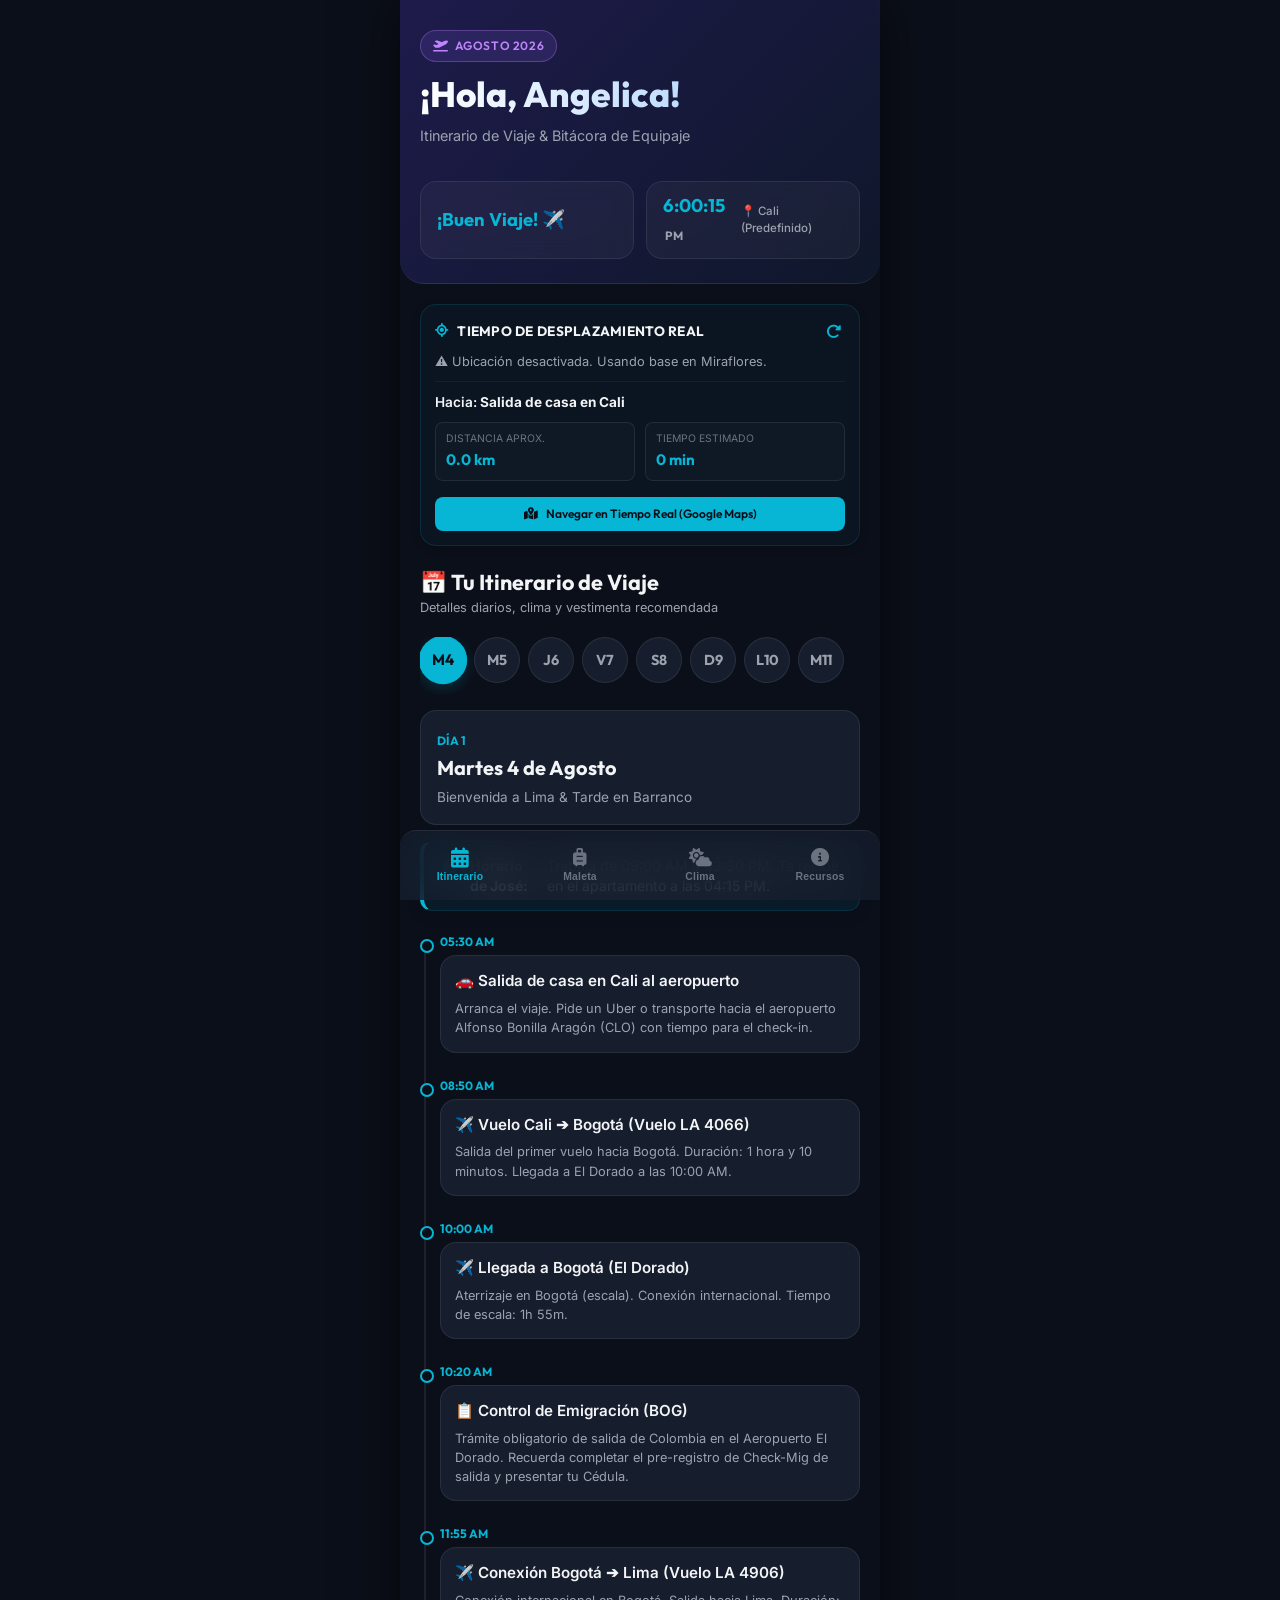
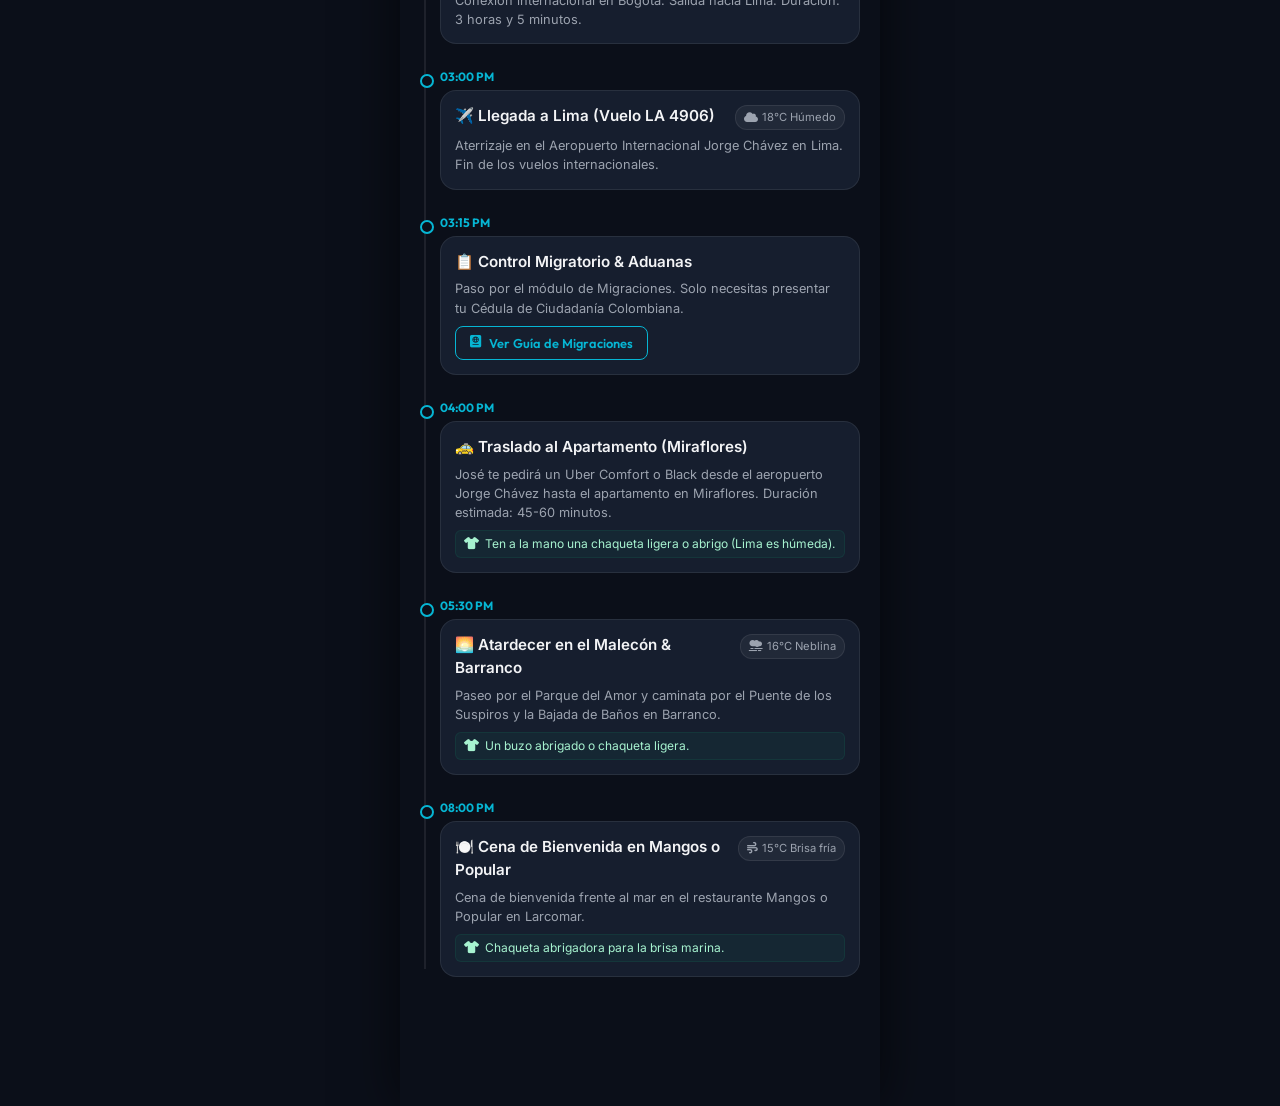
==== angelica.html @ 26d3a5c8 "Add real-time clock widget and BOG migration details to both dashboards" ====
<!DOCTYPE html>
<html lang="es">
<head>
    <meta charset="UTF-8">
    <meta name="viewport" content="width=device-width, initial-scale=1.0">
    <title>✈️ Mi Viaje a Perú 2026 - Angelica</title>
    <!-- Google Fonts: Outfit & Inter -->
    <link rel="preconnect" href="https://fonts.googleapis.com">
    <link rel="preconnect" href="https://fonts.gstatic.com" crossorigin>
    <link href="https://fonts.googleapis.com/css2?family=Inter:wght@300;400;500;600;700&family=Outfit:wght@400;500;600;700;800&display=swap" rel="stylesheet">
    <!-- FontAwesome for icons -->
    <link rel="stylesheet" href="https://cdnjs.cloudflare.com/ajax/libs/font-awesome/6.4.0/css/all.min.css">
    <!-- Main Style Sheet -->
    <link rel="stylesheet" href="style.css">
</head>
<body>
    <!-- App Container -->
    <div class="app-container">
        
        <!-- Header -->
        <header class="app-header">
            <div class="header-content">
                <span class="badge badge-purple"><i class="fa-solid fa-plane-departure"></i> Agosto 2026</span>
                <h1>¡Hola, Angelica!</h1>
                <p class="subtitle">Itinerario de Viaje & Bitácora de Equipaje</p>
            </div>
            
            <!-- Countdown & Local Clock Container -->
            <div class="header-widgets-grid">
                <div id="countdown-widget" class="countdown-widget">
                    <div class="countdown-time">
                        <span id="countdown-days">00</span><small>d</small> : 
                        <span id="countdown-hours">00</span><small>h</small> : 
                        <span id="countdown-mins">00</span><small>m</small>
                    </div>
                    <div class="countdown-label">Falta para tu viaje</div>
                </div>
                
                <div id="local-clock-widget" class="local-clock-widget">
                    <div class="clock-time" id="clock-hms">00:00:00</div>
                    <div class="clock-label" id="clock-city">📍 Obteniendo ubicación...</div>
                </div>
            </div>
        </header>

        <!-- Geolocation & Route Calculator Widget (Global) -->
        <section class="location-widget-container" style="margin-top: 20px;">
            <div class="location-widget" id="loc-widget">
                <div class="loc-header">
                    <div class="loc-title">
                        <i class="fa-solid fa-location-crosshairs text-cyan"></i>
                        <span>Tiempo de Desplazamiento Real</span>
                    </div>
                    <button class="btn-refresh-loc" id="btn-update-loc" title="Actualizar mi ubicación">
                        <i class="fa-solid fa-rotate-right"></i>
                    </button>
                </div>
                <div class="loc-body">
                    <p id="loc-status" class="loc-status-text">Detectando tu ubicación...</p>
                    <div id="loc-results" class="loc-results" style="display: none;">
                        <!-- Dynamically filled with distance/time to next activity -->
                    </div>
                </div>
            </div>
        </section>

        <!-- Main Content Area -->
        <main class="main-content">
            
            <!-- TAB 1: ITINERARIO -->
            <div id="tab-itinerary" class="tab-pane active">
                <div class="section-title">
                    <h2>📅 Tu Itinerario de Viaje</h2>
                    <p>Detalles diarios, clima y vestimenta recomendada</p>
                </div>
                
                <!-- Day Selector -->
                <div class="day-selector">
                    <button class="day-btn active" data-day="1">M4</button>
                    <button class="day-btn" data-day="2">M5</button>
                    <button class="day-btn" data-day="3">J6</button>
                    <button class="day-btn" data-day="4">V7</button>
                    <button class="day-btn" data-day="5">S8</button>
                    <button class="day-btn" data-day="6">D9</button>
                    <button class="day-btn" data-day="7">L10</button>
                    <button class="day-btn" data-day="8">M11</button>
                </div>

                <!-- Daily Content Cards -->
                <div class="daily-cards-container">
                    
                    <!-- Day 1 -->
                    <div class="day-card active" id="day-card-1">
                        <div class="day-header">
                            <span class="day-number">Día 1</span>
                            <h3>Martes 4 de Agosto</h3>
                            <span class="day-desc">Bienvenida a Lima & Tarde en Barranco</span>
                        </div>
                        <div class="alert alert-info">
                            <i class="fa-solid fa-clock"></i> <strong>Horario de José:</strong> Trabaja de 09:00 AM a 03:30 PM. Te recibe en el apartamento a las 04:15 PM.
                        </div>
                        <ul class="timeline">
                            <li data-lat="3.466876" data-lon="-76.488552" data-name="Salida de casa en Cali">
                                <div class="time">05:30 AM</div>
                                <div class="timeline-content">
                                    <div class="content-header">
                                        <h4>🚗 Salida de casa en Cali al aeropuerto</h4>
                                    </div>
                                    <p>Arranca el viaje. Pide un Uber o transporte hacia el aeropuerto Alfonso Bonilla Aragón (CLO) con tiempo para el check-in.</p>
                                </div>
                            </li>
                            <li data-lat="3.5430" data-lon="-76.3816" data-name="Aeropuerto Alfonso Bonilla Aragón (CLO)">
                                <div class="time">08:50 AM</div>
                                <div class="timeline-content">
                                    <div class="content-header">
                                        <h4>✈️ Vuelo Cali ➔ Bogotá (Vuelo LA 4066)</h4>
                                    </div>
                                    <p>Salida del primer vuelo hacia Bogotá. Duración: 1 hora y 10 minutos. Llegada a El Dorado a las 10:00 AM.</p>
                                </div>
                            </li>
                            <li data-lat="4.7016" data-lon="-74.1469" data-name="Aeropuerto El Dorado (BOG)">
                                <div class="time">10:00 AM</div>
                                <div class="timeline-content">
                                    <div class="content-header">
                                        <h4>✈️ Llegada a Bogotá (El Dorado)</h4>
                                    </div>
                                    <p>Aterrizaje en Bogotá (escala). Conexión internacional. Tiempo de escala: 1h 55m.</p>
                                </div>
                            </li>
                            <li data-lat="4.7016" data-lon="-74.1469" data-name="Migración de Salida BOG">
                                <div class="time">10:20 AM</div>
                                <div class="timeline-content">
                                    <div class="content-header">
                                        <h4>📋 Control de Emigración (BOG)</h4>
                                    </div>
                                    <p>Trámite obligatorio de salida de Colombia en el Aeropuerto El Dorado. Recuerda completar el pre-registro de Check-Mig de salida y presentar tu Cédula.</p>
                                </div>
                            </li>
                            <li data-lat="4.7016" data-lon="-74.1469" data-name="Aeropuerto El Dorado (BOG)">
                                <div class="time">11:55 AM</div>
                                <div class="timeline-content">
                                    <div class="content-header">
                                        <h4>✈️ Conexión Bogotá ➔ Lima (Vuelo LA 4906)</h4>
                                    </div>
                                    <p>Conexión internacional en Bogotá. Salida hacia Lima. Duración: 3 horas y 5 minutos.</p>
                                </div>
                            </li>
                            <li data-lat="-12.0240" data-lon="-77.1120" data-name="Aeropuerto Jorge Chávez (LIM)">
                                <div class="time">03:00 PM</div>
                                <div class="timeline-content">
                                    <div class="content-header">
                                        <h4>✈️ Llegada a Lima (Vuelo LA 4906)</h4>
                                        <span class="weather-tag"><i class="fa-solid fa-cloud"></i> 18°C Húmedo</span>
                                    </div>
                                    <p>Aterrizaje en el Aeropuerto Internacional Jorge Chávez en Lima. Fin de los vuelos internacionales.</p>
                                </div>
                            </li>
                            <li data-lat="-12.0240" data-lon="-77.1120" data-name="Paso por Migraciones">
                                <div class="time">03:15 PM</div>
                                <div class="timeline-content">
                                    <div class="content-header">
                                        <h4>📋 Control Migratorio & Aduanas</h4>
                                    </div>
                                    <p>Paso por el módulo de Migraciones. Solo necesitas presentar tu Cédula de Ciudadanía Colombiana.</p>
                                    <button class="btn btn-sm btn-outline" style="margin-top: 8px; border-color: var(--primary); color: var(--primary);" onclick="document.getElementById('migration-dialog').showModal()">
                                        <i class="fa-solid fa-passport"></i> Ver Guía de Migraciones
                                    </button>
                                </div>
                            </li>
                            <li data-lat="-12.1287" data-lon="-77.0223" data-name="Traslado a Miraflores">
                                <div class="time">04:00 PM</div>
                                <div class="timeline-content">
                                    <div class="content-header">
                                        <h4>🚕 Traslado al Apartamento (Miraflores)</h4>
                                    </div>
                                    <p>José te pedirá un Uber Comfort o Black desde el aeropuerto Jorge Chávez hasta el apartamento en Miraflores. Duración estimada: 45-60 minutos.</p>
                                    <div class="clothing-tips"><i class="fa-solid fa-shirt"></i> Ten a la mano una chaqueta ligera o abrigo (Lima es húmeda).</div>
                                </div>
                            </li>
                            <li data-lat="-12.1492" data-lon="-77.0220" data-name="Puente de los Suspiros, Barranco">
                                <div class="time">05:30 PM</div>
                                <div class="timeline-content">
                                    <div class="content-header">
                                        <h4>🌅 Atardecer en el Malecón & Barranco</h4>
                                        <span class="weather-tag"><i class="fa-solid fa-smog"></i> 16°C Neblina</span>
                                    </div>
                                    <p>Paseo por el Parque del Amor y caminata por el Puente de los Suspiros y la Bajada de Baños en Barranco.</p>
                                    <div class="clothing-tips"><i class="fa-solid fa-shirt"></i> Un buzo abrigado o chaqueta ligera.</div>
                                </div>
                            </li>
                            <li data-lat="-12.1311" data-lon="-77.0301" data-name="Larcomar, Miraflores">
                                <div class="time">08:00 PM</div>
                                <div class="timeline-content">
                                    <div class="content-header">
                                        <h4>🍽️ Cena de Bienvenida en Mangos o Popular</h4>
                                        <span class="weather-tag"><i class="fa-solid fa-wind"></i> 15°C Brisa fría</span>
                                    </div>
                                    <p>Cena de bienvenida frente al mar en el restaurante Mangos o Popular en Larcomar.</p>
                                    <div class="clothing-tips"><i class="fa-solid fa-shirt"></i> Chaqueta abrigadora para la brisa marina.</div>
                                </div>
                            </li>
                        </ul>
                    </div>

                    <!-- Day 2 -->
                    <div class="day-card" id="day-card-2">
                        <div class="day-header">
                            <span class="day-number">Día 2</span>
                            <h3>Miércoles 5 de Agosto</h3>
                            <span class="day-desc">Full-Day Paracas & Ica (Huacachina)</span>
                        </div>
                        <div class="alert alert-info">
                            <i class="fa-solid fa-clock"></i> <strong>Horario de José:</strong> Trabaja de 09:00 AM a 04:00 PM. <strong>Reunión Grounding C1:</strong> 08:00 PM a 09:00 PM (se conecta desde el apartamento). ¡Cenamos después!
                        </div>
                        <ul class="timeline">
                            <li data-lat="-12.1287" data-lon="-77.0223" data-name="Av. Benavides 1130 (Recogida)">
                                <div class="time">04:30 AM</div>
                                <div class="timeline-content">
                                    <div class="content-header">
                                        <h4>🚐 Recogida para el Full-Day</h4>
                                        <span class="weather-tag"><i class="fa-solid fa-moon"></i> 14°C Madrugada fría</span>
                                    </div>
                                    <p>El bus turístico te recogerá directamente en la puerta del apartamento para iniciar el viaje al sur.</p>
                                    <div class="clothing-tips"><i class="fa-solid fa-shirt"></i> Ropa bien abrigada (puedes dormir en el bus).</div>
                                </div>
                            </li>
                            <li data-lat="-13.8340" data-lon="-76.2514" data-name="Puerto de Paracas (Botes)">
                                <div class="time">08:00 AM</div>
                                <div class="timeline-content">
                                    <div class="content-header">
                                        <h4>🌊 Islas Ballestas (Paracas)</h4>
                                        <span class="weather-tag"><i class="fa-solid fa-wind"></i> 17°C Viento fuerte</span>
                                    </div>
                                    <p>Paseo en lancha rápida para ver lobos marinos, pingüinos y El Candelabro.</p>
                                     <div class="clothing-tips-warning"><i class="fa-solid fa-shield-halved"></i> <strong>Chaqueta Cortavientos Obligatoria</strong>, lentes de sol y gorro con sujetador.</div>
                                </div>
                            </li>
                            <li data-lat="-14.0875" data-lon="-75.7630" data-name="Bodega Vitivinícola Ica">
                                <div class="time">01:00 PM</div>
                                <div class="timeline-content">
                                    <div class="content-header">
                                        <h4>🍽️ Almuerzo en Ica (Incluido)</h4>
                                        <span class="weather-tag"><i class="fa-solid fa-sun"></i> 25°C Soleado y cálido</span>
                                    </div>
                                    <p>Almuerzo típico iqueño incluido en una bodega artesanal tradicional.</p>
                                    <div class="clothing-tips"><i class="fa-solid fa-shirt"></i> Ropa ligera, camiseta manga corta, lentes y bloqueador.</div>
                                </div>
                            </li>
                            <li data-lat="-14.0875" data-lon="-75.7630" data-name="Oasis de Huacachina">
                                <div class="time">02:30 PM</div>
                                <div class="timeline-content">
                                    <div class="content-header">
                                        <h4>🏜️ Buggies, Sandboarding & Cata</h4>
                                        <span class="weather-tag"><i class="fa-solid fa-sun"></i> 26°C Sol de desierto</span>
                                    </div>
                                    <p>Adrenalina en los carros areneros, sandboarding en las dunas y degustación guiada de pisco.</p>
                                     <div class="clothing-tips-warning"><i class="fa-solid fa-shield-halved"></i> <strong>Zapatillas cerradas obligatorias</strong> (no sandalias) y lentes de sol para la arena.</div>
                                </div>
                            </li>
                            <li data-lat="-12.1287" data-lon="-77.0223" data-name="Apartamento en Miraflores">
                                <div class="time">10:00 PM</div>
                                <div class="timeline-content">
                                    <div class="content-header">
                                        <h4>🏠 Retorno y Cena en el Apartamento</h4>
                                        <span class="weather-tag"><i class="fa-solid fa-cloud-moon"></i> 15°C Fresco</span>
                                    </div>
                                    <p>Llegada del bus de retorno y cena ligera en casa para descansar del largo día.</p>
                                </div>
                            </li>
                        </ul>
                    </div>

                    <!-- Day 3 -->
                    <div class="day-card" id="day-card-3">
                        <div class="day-header">
                            <span class="day-number">Día 3</span>
                            <h3>Jueves 6 de Agosto</h3>
                            <span class="day-desc">Centro Histórico & Fuentes de Agua</span>
                        </div>
                        <div class="alert alert-info">
                            <i class="fa-solid fa-clock"></i> <strong>Horario de José:</strong> Trabaja de 09:00 AM a 04:00 PM. ¡Mañana libre para ti para pasear!
                        </div>
                        <ul class="timeline">
                            <li class="recommendation-item">
                                <div class="time">Mañana Libre</div>
                                <div class="timeline-content recommendation-content">
                                    <div class="content-header">
                                        <h4>☀️ Recomendaciones para tu mañana libre</h4>
                                        <span class="badge badge-purple"><i class="fa-solid fa-star"></i> Planes</span>
                                    </div>
                                    <p>José está trabajando. Disfruta de Miraflores a tu propio ritmo:</p>
                                    <div style="margin-top: 10px; font-size: 0.85rem; line-height: 1.4em; color: var(--text-secondary);">
                                        <p style="margin-bottom: 8px;">🚶‍♀️ <strong>Paseo por el Malecón</strong>: Camina hacia el Parque del Amor y el Faro de la Marina (vista espectacular al mar y muy seguro).</p>
                                        <p style="margin-bottom: 8px;">☕ <strong>Toma un buen café</strong>: Visita <em>Milimétrica</em>, <em>Puku Puku</em> o <em>Origen Tostadores de Café</em>.</p>
                                        <p style="margin-bottom: 8px;">🛍️ <strong>Centro comercial Larcomar</strong>: Visítalo de día para disfrutar de la vista al acantilado con total tranquilidad.</p>
                                    </div>
                                </div>
                            </li>
                            <li data-lat="-12.0464" data-lon="-77.0300" data-name="Plaza Mayor de Lima">
                                <div class="time">04:30 PM</div>
                                <div class="timeline-content">
                                    <div class="content-header">
                                        <h4>🏛️ Centro Histórico de Lima</h4>
                                        <span class="weather-tag"><i class="fa-solid fa-cloud"></i> 18°C Fresco</span>
                                    </div>
                                    <p>Paseo por la Plaza Mayor, Palacio de Gobierno iluminado y el Convento de San Francisco.</p>
                                    <div class="clothing-tips"><i class="fa-solid fa-shirt"></i> Chaqueta ligera o buzo abrigado.</div>
                                </div>
                            </li>
                            <li data-lat="-12.0725" data-lon="-77.0345" data-name="Parque de la Reserva (Fuentes)">
                                <div class="time">07:00 PM</div>
                                <div class="timeline-content">
                                    <div class="content-header">
                                        <h4>⛲ Circuito Mágico del Agua</h4>
                                        <span class="weather-tag"><i class="fa-solid fa-wind"></i> 16°C Noche fresca</span>
                                    </div>
                                    <p>Espectáculo de fuentes de agua interactivo con proyecciones y música.</p>
                                    <div class="clothing-tips"><i class="fa-solid fa-shirt"></i> Lleva una chaqueta abrigada (el show es a la intemperie).</div>
                                </div>
                            </li>
                            <li data-lat="-12.1125" data-lon="-77.0345" data-name="Restaurante Maketto">
                                <div class="time">08:45 PM</div>
                                <div class="timeline-content">
                                    <h4>🍜 Cena en Maketto (Miraflores)</h4>
                                    <p>Cena asiática premium: ramen y baos deliciosos en un gran ambiente.</p>
                                </div>
                            </li>
                        </ul>
                    </div>

                    <!-- Day 4 -->
                    <div class="day-card" id="day-card-4">
                        <div class="day-header">
                            <span class="day-number">Día 4</span>
                            <h3>Viernes 7 de Agosto</h3>
                            <span class="day-desc">Almuerzo en Lima & Vuelo a Cusco</span>
                        </div>
                        <div class="alert alert-info">
                            <i class="fa-solid fa-clock"></i> <strong>Horario de José:</strong> Trabaja de 09:00 AM a 04:00 PM. ¡Mañana libre para compras y empacar para Cusco!
                        </div>
                        <ul class="timeline">
                            <li class="recommendation-item">
                                <div class="time">Mañana Libre</div>
                                <div class="timeline-content recommendation-content">
                                    <div class="content-header">
                                        <h4>☀️ Recomendaciones para tu mañana libre</h4>
                                        <span class="badge badge-purple"><i class="fa-solid fa-star"></i> Planes</span>
                                    </div>
                                    <p>Mañana ideal para empacar y dar un último paseo por Lima:</p>
                                    <div style="margin-top: 10px; font-size: 0.85rem; line-height: 1.4em; color: var(--text-secondary);">
                                        <p style="margin-bottom: 8px;">🎨 <strong>Recorre Barranco de día</strong>: Visita la Bajada de Baños y admira el arte urbano y los murales bohemios.</p>
                                        <p style="margin-bottom: 8px;">🍫 <strong>Lleva un recuerdo dulce</strong>: Ve a <em>El Cacaotal</em> en Barranco para comprar chocolates artesanales de origen peruano.</p>
                                        <p style="margin-bottom: 8px;">🎒 <strong>Alístate para Cusco</strong>: Deja lista tu mochila o maleta de mano pequeña (viajamos de noche y Cusco estará muy frío).</p>
                                    </div>
                                </div>
                            </li>
                            <li data-lat="-12.1287" data-lon="-77.0223" data-name="Punto Azul Miraflores">
                                <div class="time">04:30 PM</div>
                                <div class="timeline-content">
                                    <div class="content-header">
                                        <h4>🐟 Almuerzo Marino en Punto Azul</h4>
                                        <span class="weather-tag"><i class="fa-solid fa-cloud"></i> 18°C Templado</span>
                                    </div>
                                    <p>Ceviches y platos marinos clásicos en Miraflores antes de ir al aeropuerto.</p>
                                </div>
                            </li>
                            <li data-lat="-13.5160" data-lon="-71.9780" data-name="Aeropuerto Cusco">
                                <div class="time">09:10 PM</div>
                                <div class="timeline-content">
                                    <div class="content-header">
                                        <h4>✈️ Vuelo Lima ➔ Cusco (LA 2200)</h4>
                                        <span class="weather-tag-danger"><i class="fa-solid fa-snowflake"></i> 5°C Frío andino</span>
                                    </div>
                                    <p>Aterrizaje en Cusco a las 10:35 PM. Traslado privado al hotel en Cusco incluido para descansar.</p>
                                     <div class="clothing-tips-warning"><i class="fa-solid fa-shield-halved"></i> <strong>Llevar chaqueta de plumas abrigada a la mano</strong> para ponértela al bajar del avión.</div>
                                </div>
                            </li>
                        </ul>
                    </div>

                    <!-- Day 5 -->
                    <div class="day-card" id="day-card-5">
                        <div class="day-header">
                            <span class="day-number">Día 5</span>
                            <h3>Sábado 8 de Agosto</h3>
                            <span class="day-desc">Valle Sagrado VIP (Pisac & Ollanta)</span>
                        </div>
                        <ul class="timeline">
                            <li data-lat="-13.4250" data-lon="-71.8500" data-name="Complejo Arqueológico Pisac">
                                <div class="time">08:00 AM</div>
                                <div class="timeline-content">
                                    <div class="content-header">
                                        <h4>🏔️ Excursión al Valle Sagrado VIP</h4>
                                        <span class="weather-tag"><i class="fa-solid fa-sun"></i> 19°C Sol andino</span>
                                    </div>
                                    <p>Visita guiada a Pisac y las impresionantes ruinas de Ollantaytambo. Almuerzo buffet en Urubamba incluido.</p>
                                    <div class="clothing-tips"><i class="fa-solid fa-shirt"></i> Vestir en capas, usar bloqueador solar SPF 50+ y sombrero.</div>
                                </div>
                            </li>
                            <li data-lat="-13.1551" data-lon="-72.5255" data-name="Aguas Calientes Pueblo">
                                <div class="time">06:30 PM</div>
                                <div class="timeline-content">
                                    <div class="content-header">
                                        <h4>🏨 Tren Vistadome & Noche en Aguas Calientes</h4>
                                        <span class="weather-tag"><i class="fa-solid fa-temperature-arrow-down"></i> 10°C Fresco</span>
                                    </div>
                                    <p>Viaje en tren panorámico Vistadome y descanso en el hotel seleccionado al pie de Machu Picchu.</p>
                                    <div class="clothing-tips"><i class="fa-solid fa-shirt"></i> Un buzo o saco abrigado.</div>
                                </div>
                            </li>
                        </ul>
                    </div>

                    <!-- Day 6 -->
                    <div class="day-card" id="day-card-6">
                        <div class="day-header">
                            <span class="day-number">Día 6</span>
                            <h3>Domingo 9 de Agosto</h3>
                            <span class="day-desc">El Santuario de Machu Picchu</span>
                        </div>
                        <ul class="timeline">
                            <li data-lat="-13.1631" data-lon="-72.5450" data-name="Machu Picchu Santuario">
                                <div class="time">08:30 AM</div>
                                <div class="timeline-content">
                                    <div class="content-header">
                                        <h4>🏛️ Visita Guiada a la Ciudadela de Machu Picchu</h4>
                                        <span class="weather-tag"><i class="fa-solid fa-cloud-sun"></i> 22°C Cálido y húmedo</span>
                                    </div>
                                    <p>Ingreso a la ciudadela con guía privado. Recorrido por los templos y la clásica foto postal.</p>
                                     <div class="clothing-tips-warning"><i class="fa-solid fa-bug"></i> <strong>Manga larga ligera y repelente de insectos con DEET</strong> (hay mosquitos). Lentes de sol.</div>
                                </div>
                            </li>
                            <li data-lat="-13.1551" data-lon="-72.5255" data-name="Aguas Calientes Restaurantes">
                                <div class="time">12:30 PM</div>
                                <div class="timeline-content">
                                    <h4>🍔 Almuerzo en Aguas Calientes y Tren de Retorno</h4>
                                    <p>Almuerzo en el pueblo de Aguas Calientes y tren Vistadome de regreso a Ollantaytambo, con posterior traslado a tu hotel en Cusco.</p>
                                </div>
                            </li>
                            <li data-lat="-13.5160" data-lon="-71.9780" data-name="Ciudad Imperial de Cusco">
                                <div class="time">08:30 PM</div>
                                <div class="timeline-content">
                                    <div class="content-header">
                                        <h4>🍲 Noche en la Ciudad Imperial</h4>
                                        <span class="weather-tag-danger"><i class="fa-solid fa-snowflake"></i> 3°C Frío helado</span>
                                    </div>
                                    <p>Cena ligera en Cusco. Prepárate para una noche fría de aclimatación.</p>
                                    <div class="clothing-tips"><i class="fa-solid fa-shirt"></i> Chaqueta gruesa de plumas, gorro de lana y guantes.</div>
                                </div>
                            </li>
                        </ul>
                    </div>

                    <!-- Day 7 -->
                    <div class="day-card" id="day-card-7">
                        <div class="day-header">
                            <span class="day-number">Día 7</span>
                            <h3>Lunes 10 de Agosto</h3>
                            <span class="day-desc">Retorno a Lima & Cena de Despedida</span>
                        </div>
                        <ul class="timeline">
                            <li data-lat="-12.1287" data-lon="-77.0223" data-name="Miraflores, Lima">
                                <div class="time">12:15 PM</div>
                                <div class="timeline-content">
                                    <div class="content-header">
                                        <h4>✈️ Vuelo de Regreso Cusco ➔ Lima</h4>
                                        <span class="weather-tag"><i class="fa-solid fa-cloud"></i> 18°C Nublado</span>
                                    </div>
                                    <p>Arribo a Lima y traslado a Miraflores. Tarde de descanso en el apartamento.</p>
                                </div>
                            </li>
                            <li data-lat="-12.1220" data-lon="-77.0300" data-name="7 Sopas Parque Kennedy">
                                <div class="time">08:00 PM</div>
                                <div class="timeline-content">
                                    <div class="content-header">
                                        <h4>🍲 Cena en 7 Sopas (Parque Kennedy)</h4>
                                        <span class="weather-tag"><i class="fa-solid fa-wind"></i> 16°C Noche fresca</span>
                                    </div>
                                    <p>Cena de despedida en el clásico local de 7 Sopas en Miraflores. Caldos reconfortantes y pan recién horneado.</p>
                                    <div class="clothing-tips"><i class="fa-solid fa-shirt"></i> Chaqueta ligera o abrigo intermedio.</div>
                                </div>
                            </li>
                        </ul>
                    </div>

                    <!-- Day 8 -->
                    <div class="day-card" id="day-card-8">
                        <div class="day-header">
                            <span class="day-number">Día 8</span>
                            <h3>Martes 11 de Agosto</h3>
                            <span class="day-desc">Desayuno & Retorno a Cali</span>
                        </div>
                        <div class="alert alert-info">
                            <i class="fa-solid fa-clock"></i> <strong>Horario de José:</strong> Trabaja de 09:00 AM a 03:00 PM. Desayunan juntos a las 07:30 AM y él sale a la oficina a las 08:45 AM.
                        </div>
                        <ul class="timeline">
                            <li data-lat="-12.1225" data-lon="-77.0350" data-name="El Pan de la Chola, Miraflores">
                                <div class="time">07:30 AM</div>
                                <div class="timeline-content">
                                    <div class="content-header">
                                        <h4>🥐 Desayuno en El Pan de la Chola</h4>
                                        <span class="weather-tag"><i class="fa-solid fa-cloud"></i> 16°C Mañana fresca</span>
                                    </div>
                                    <p>Desayuno juntos temprano antes del viaje de regreso de Angelica y el trabajo de José. Pan artesanal y excelente café.</p>
                                    <div class="clothing-tips"><i class="fa-solid fa-shirt"></i> Chaqueta ligera.</div>
                                </div>
                            </li>
                            <li data-lat="-12.0240" data-lon="-77.1120" data-name="Aeropuerto Jorge Chávez">
                                <div class="time">10:00 AM</div>
                                <div class="timeline-content">
                                    <h4>✈️ Salida hacia el Aeropuerto</h4>
                                    <p>Check-out del apartamento y traslado en Uber al aeropuerto internacional Jorge Chávez para check-in de retorno.</p>
                                </div>
                            </li>
                            <li data-lat="-12.0240" data-lon="-77.1120" data-name="Aeropuerto Jorge Chávez (LIM)">
                                <div class="time">01:00 PM</div>
                                <div class="timeline-content">
                                    <h4>✈️ Vuelo Lima ➔ Bogotá (Vuelo LA 2386)</h4>
                                    <p>Vuelo internacional de regreso. Duración: 3 horas y 15 minutos. Llegada a Bogotá (El Dorado) a las 04:15 PM.</p>
                                </div>
                            </li>
                            <li data-lat="4.7016" data-lon="-74.1469" data-name="Aeropuerto El Dorado (BOG)">
                                <div class="time">04:15 PM</div>
                                <div class="timeline-content">
                                    <div class="content-header">
                                        <h4>✈️ Llegada a Bogotá (El Dorado)</h4>
                                    </div>
                                    <p>Aterrizaje del vuelo internacional de Lima. Conexión nacional. Tiempo de escala: 2 horas.</p>
                                </div>
                            </li>
                            <li data-lat="4.7016" data-lon="-74.1469" data-name="Ingreso a Colombia BOG">
                                <div class="time">04:30 PM</div>
                                <div class="timeline-content">
                                    <div class="content-header">
                                        <h4>📋 Control de Inmigración (BOG)</h4>
                                    </div>
                                    <p>Trámite obligatorio de ingreso a Colombia y control de aduanas en el Aeropuerto El Dorado antes de abordar tu conexión nacional a Cali. Recuerda llenar el Check-Mig de entrada.</p>
                                </div>
                            </li>
                            <li data-lat="4.7016" data-lon="-74.1469" data-name="Aeropuerto El Dorado (BOG)">
                                <div class="time">06:15 PM</div>
                                <div class="timeline-content">
                                    <h4>✈️ Conexión Bogotá ➔ Cali (Vuelo LA 4079)</h4>
                                    <p>Conexión nacional en Bogotá. Salida hacia Cali. Duración: 1 hora y 5 minutos. Llegada a las 07:20 PM.</p>
                                </div>
                            </li>
                            <li data-lat="3.466876" data-lon="-76.488552" data-name="Llegada a casa en Cali">
                                <div class="time">07:50 PM</div>
                                <div class="timeline-content">
                                    <h4>🏠 Regreso a casa en Cali</h4>
                                    <p>Llegada en Uber o transporte de vuelta a tu casa para descansar. ¡Fin del viaje! 🇨🇴</p>
                                </div>
                            </li>
                        </ul>
                    </div>

                </div>
            </div>

            <!-- TAB 2: LISTA DE EMPAQUE (ANGELICA) -->
            <div id="tab-packing" class="tab-pane">
                <div class="section-title">
                    <h2>🎒 Tu Lista de Equipaje</h2>
                    <p>Organiza tu maleta en Cali antes de partir a Perú</p>
                </div>

                <div class="packing-list-container" id="packing-list-render">
                    <!-- Loaded dynamically via JS -->
                </div>
            </div>

            <!-- TAB 3: CLIMA Y ALERTAS -->
            <div id="tab-weather" class="tab-pane">
                <div class="section-title">
                    <h2>🌦️ Clima & Variables de Viaje</h2>
                    <p>Alertas climáticas y de equipaje para cada región</p>
                </div>

                <div class="weather-cards-grid">
                    
                    <div class="weather-card">
                        <div class="weather-card-header">
                            <div class="icon"><i class="fa-solid fa-cloud"></i></div>
                            <h3>Lima (Costa)</h3>
                        </div>
                        <p class="temp">14°C - 20°C</p>
                        <p class="desc">Gris, húmedo y fresco. Humedad sobre 90% con garúas.</p>
                        <ul class="weather-tips">
                            <li>Llevar abrigo ligero y pantalones gruesos (jeans/suéter).</li>
                            <li>La humedad aumenta la sensación de frío en las noches.</li>
                        </ul>
                    </div>

                    <div class="weather-card">
                        <div class="weather-card-header">
                            <div class="icon-sun"><i class="fa-solid fa-wind"></i></div>
                            <h3>Paracas & Ica (Desierto)</h3>
                        </div>
                        <p class="temp">13°C - 26°C</p>
                        <p class="desc">Soleado de día, fresco y muy ventoso por la tarde.</p>
                        <div class="alert-inline alert-warning">
                            <i class="fa-solid fa-triangle-exclamation"></i> <strong>Viento Paracas:</strong> Cortavientos obligatorio.
                        </div>
                        <ul class="weather-tips">
                            <li>Usa zapatillas cerradas para el desierto (arena caliente).</li>
                            <li>Lentes de sol para los areneros (protección de arena).</li>
                            <li>Sujetador para gorros o sombreros en la lancha.</li>
                        </ul>
                    </div>

                    <div class="weather-card">
                        <div class="weather-card-header">
                            <div class="icon-sun"><i class="fa-solid fa-sun"></i></div>
                            <h3>Cusco (Sierra)</h3>
                        </div>
                        <p class="temp">0°C - 21°C</p>
                        <p class="desc">Soleado y despejado de día, frío extremo y heladas de noche.</p>
                        <div class="alert-inline alert-info">
                            <i class="fa-solid fa-mountain"></i> <strong>Soroche (Altitud):</strong> 3,400 msnm.
                        </div>
                        <ul class="weather-tips">
                            <li>Vístete como "cebolla" (en capas intercambiables).</li>
                            <li>Radiación solar extrema de día: usa bloqueador solar SPF 50+.</li>
                            <li>Evita comidas pesadas las primeras 24 horas y toma mate de coca.</li>
                        </ul>
                    </div>

                    <div class="weather-card">
                        <div class="weather-card-header">
                            <div class="icon"><i class="fa-solid fa-bug"></i></div>
                            <h3>Machu Picchu (Selva Alta)</h3>
                        </div>
                        <p class="temp">8°C - 23°C</p>
                        <p class="desc">Templado y más húmedo. Clima de ceja de selva.</p>
                        <div class="alert-inline alert-danger">
                            <i class="fa-solid fa-shield-virus"></i> <strong>Repelente Obligatorio:</strong> Mosquitos.
                        </div>
                        <ul class="weather-tips">
                            <li>Usa repelente con DEET (hay mosquitos pequeños muy fastidiosos).</li>
                            <li>Manga larga delgada y pantalones largos recomendados.</li>
                        </ul>
                    </div>

                </div>
            </div>

            <!-- TAB 4: RECURSOS -->
            <div id="tab-resources" class="tab-pane">
                <div class="section-title">
                    <h2>🗺️ Recursos & Direcciones</h2>
                    <p>Acceso rápido a mapas y links de interés</p>
                </div>

                <div class="resources-grid">
                    
                    <div class="resource-card">
                        <h3>📍 Base en Lima (Apartamento de José)</h3>
                        <p>Av. Benavides 1130, Apto 503, Miraflores.</p>
                        <a href="https://maps.google.com/?q=Av.+Alfredo+Benavides+1130,+Miraflores,+Lima" target="_blank" class="btn btn-sm btn-outline"><i class="fa-solid fa-location-dot"></i> Ver en Google Maps</a>
                    </div>

                    <div class="resource-card">
                        <h3>🍜 7 Sopas (Parque Kennedy)</h3>
                        <p>Calle San Ramon 281 (Calle de las Pizzas), Miraflores.</p>
                        <a href="https://maps.google.com/?q=7+Sopas+Miraflores" target="_blank" class="btn btn-sm btn-outline"><i class="fa-solid fa-utensils"></i> Cómo llegar</a>
                    </div>

                    <div class="resource-card">
                        <h3>🍣 Surito Maketto (Maketto)</h3>
                        <p>Av. Mariscal La Mar 830, Miraflores.</p>
                        <a href="https://maps.google.com/?q=Surito+Maketto+Miraflores" target="_blank" class="btn btn-sm btn-outline"><i class="fa-solid fa-utensils"></i> Cómo llegar</a>
                    </div>

                    <div class="resource-card">
                        <h3>✈️ Vuelos de LATAM (Códigos)</h3>
                        <p>Tus códigos de reserva para hacer Check-in en la web:</p>
                        <div class="pnrs-box">
                            <div><strong>Cali - Lima:</strong> <code>ITSNNN</code></div>
                            <div><strong>Lima - Cusco:</strong> <code>KDIKGN</code></div>
                        </div>
                        <a href="https://www.latamairlines.com/" target="_blank" class="btn btn-sm btn-primary"><i class="fa-solid fa-plane"></i> Web de LATAM</a>
                    </div>

                    <div class="resource-card">
                        <h3>📞 Contacto Apu Andino</h3>
                        <p>Agencia contratada en Cusco para coordinar cualquier emergencia.</p>
                        <a href="https://wa.me/51984714300" target="_blank" class="btn btn-sm btn-emerald"><i class="fa-brands fa-whatsapp"></i> Escribir a Mary Cruz</a>
                    </div>

                </div>

                <!-- Custom Notes Widget -->
                <div class="notes-widget">
                    <h3><i class="fa-solid fa-pen-to-square"></i> Mis Notas Personales</h3>
                    <textarea id="personal-notes" placeholder="Escribe aquí cosas que recordar, teléfonos de contacto o pendientes de última hora..."></textarea>
                    <div class="notes-footer">
                        <span id="notes-status">Guardado automáticamente</span>
                        <button id="clear-data-btn" class="btn-clear"><i class="fa-solid fa-trash"></i> Restablecer maleta y notas</button>
                    </div>
                </div>
            </div>

        </main>

        <!-- Bottom Navigation Bar -->
        <nav class="bottom-nav">
            <button class="nav-item active" data-target="tab-itinerary">
                <i class="fa-solid fa-calendar-days"></i>
                <span>Itinerario</span>
            </button>
            <button class="nav-item" data-target="tab-packing">
                <i class="fa-solid fa-suitcase-rolling"></i>
                <span>Maleta</span>
            </button>
            <button class="nav-item" data-target="tab-weather">
                <i class="fa-solid fa-cloud-sun"></i>
                <span>Clima</span>
            </button>
            <button class="nav-item" data-target="tab-resources">
                <i class="fa-solid fa-circle-info"></i>
                <span>Recursos</span>
            </button>
        </nav>

    </div>

    <!-- Dialog para Migraciones -->
    <dialog id="migration-dialog">
        <div class="dialog-header">
            <h3>📋 Guía de Control Migratorio (Perú)</h3>
            <button class="dialog-close" onclick="document.getElementById('migration-dialog').close()"><i class="fa-solid fa-xmark"></i></button>
        </div>
        <div class="dialog-body">
            <p>Al llegar al módulo de migraciones en el Aeropuerto Jorge Chávez, debes presentar y declarar lo siguiente:</p>
            
            <h4>1. Documento de Identidad</h4>
            <ul>
                <li><strong>Cédula de Ciudadanía Colombiana física y vigente</strong> (no requieres pasaporte gracias a los acuerdos de la Comunidad Andina).</li>
            </ul>
            
            <h4>2. Dirección de Hospedaje (¡Tener a la mano!)</h4>
            <ul>
                <li><strong>Dirección:</strong> Av. Alfredo Benavides 1130, Apartamento 503, Miraflores, Lima.</li>
                <li><strong>Hospedado por:</strong> José (apartamento de un amigo).</li>
            </ul>
            
            <h4>3. Declaración y Preguntas Frecuentes</h4>
            <ul>
                <li><strong>¿Cuál es el motivo del viaje?</strong> Turismo y vacaciones.</li>
                <li><strong>¿Cuánto tiempo te quedarás?</strong> 8 días (del 4 al 11 de Agosto).</li>
                <li><strong>¿Tienes pasaje de regreso?</strong> Sí, salgo de Lima el 11 de Agosto (LATAM).</li>
                <li><strong>¿Qué lugares visitarás?</strong> Lima, Paracas/Ica y Cusco.</li>
            </ul>
        </div>
    </dialog>

    <!-- Main JavaScript Logic -->
    <script src="app_angelica.js"></script>
</body>
</html>
---- style.css ----
/* ==========================================
   VARIABLES & DESIGN SYSTEM
   ========================================== */
:root {
    --bg-main: #0b0f19;
    --bg-surface: #161e2e;
    --bg-glass: rgba(22, 30, 46, 0.75);
    --border-glass: rgba(255, 255, 255, 0.08);
    
    --text-primary: #f3f4f6;
    --text-secondary: #9ca3af;
    --text-muted: #6b7280;
    
    --primary: #06b6d4;      /* Electric Cyan */
    --primary-glow: rgba(6, 182, 212, 0.2);
    --secondary: #8b5cf6;    /* Violet */
    --secondary-glow: rgba(139, 92, 246, 0.15);
    --emerald: #10b981;      /* Success */
    --emerald-glow: rgba(16, 185, 129, 0.15);
    --warning: #f59e0b;      /* Pending */
    --warning-glow: rgba(245, 158, 11, 0.15);
    --danger: #ef4444;
    --danger-glow: rgba(239, 68, 68, 0.15);
    
    --border-radius-sm: 8px;
    --border-radius-md: 16px;
    --border-radius-lg: 24px;
    
    --font-heading: 'Outfit', sans-serif;
    --font-body: 'Inter', sans-serif;
    
    --shadow-sm: 0 2px 8px rgba(0, 0, 0, 0.2);
    --shadow-md: 0 8px 30px rgba(0, 0, 0, 0.3);
    --shadow-lg: 0 16px 40px rgba(0, 0, 0, 0.4);
    
    --transition: all 0.25s cubic-bezier(0.4, 0, 0.2, 1);
}

/* ==========================================
   RESET & BASE STYLES
   ========================================== */
* {
    margin: 0;
    padding: 0;
    box-sizing: border-box;
    -webkit-tap-highlight-color: transparent;
}

body {
    background-color: var(--bg-main);
    color: var(--text-primary);
    font-family: var(--font-body);
    line-height: 1.5;
    overflow-x: hidden;
    display: flex;
    justify-content: center;
}

/* Scrollbars */
::-webkit-scrollbar {
    width: 6px;
    height: 6px;
}
::-webkit-scrollbar-track {
    background: var(--bg-main);
}
::-webkit-scrollbar-thumb {
    background: var(--border-glass);
    border-radius: 10px;
}
::-webkit-scrollbar-thumb:hover {
    background: var(--text-muted);
}

/* ==========================================
   APP CONTAINER LAYOUT
   ========================================== */
.app-container {
    width: 100%;
    max-width: 480px; /* Mobile layout */
    min-height: 100vh;
    background-color: var(--bg-main);
    display: flex;
    flex-direction: column;
    padding-bottom: 85px; /* Space for bottom nav */
    position: relative;
    box-shadow: 0 0 50px rgba(0, 0, 0, 0.6);
}

/* ==========================================
   COMPONENTS & UTILITIES
   ========================================== */
.badge {
    display: inline-flex;
    align-items: center;
    gap: 6px;
    padding: 6px 12px;
    border-radius: 20px;
    font-family: var(--font-heading);
    font-size: 0.75rem;
    font-weight: 600;
    letter-spacing: 0.05em;
    text-transform: uppercase;
}
.badge-purple {
    background-color: var(--secondary-glow);
    color: #c084fc;
    border: 1px solid rgba(192, 132, 252, 0.3);
}
.badge-emerald {
    background-color: var(--emerald-glow);
    color: #34d399;
    border: 1px solid rgba(52, 211, 153, 0.3);
}
.badge-blue {
    background-color: var(--primary-glow);
    color: #22d3ee;
    border: 1px solid rgba(34, 211, 238, 0.3);
}
.badge-dark {
    background-color: rgba(255, 255, 255, 0.05);
    color: var(--text-secondary);
    border: 1px solid var(--border-glass);
}

.btn {
    display: inline-flex;
    align-items: center;
    justify-content: center;
    gap: 8px;
    padding: 12px 20px;
    border-radius: var(--border-radius-md);
    font-family: var(--font-heading);
    font-weight: 600;
    font-size: 0.9rem;
    cursor: pointer;
    border: none;
    transition: var(--transition);
    text-decoration: none;
}
.btn-primary {
    background-color: var(--primary);
    color: var(--bg-main);
}
.btn-primary:hover {
    transform: translateY(-2px);
    box-shadow: 0 4px 15px var(--primary-glow);
}
.btn-emerald {
    background-color: var(--emerald);
    color: var(--bg-main);
}
.btn-emerald:hover {
    transform: translateY(-2px);
    box-shadow: 0 4px 15px var(--emerald-glow);
}
.btn-outline {
    background-color: transparent;
    border: 1px solid var(--border-glass);
    color: var(--text-primary);
}
.btn-outline:hover {
    background-color: rgba(255, 255, 255, 0.05);
}
.btn-sm {
    padding: 8px 14px;
    font-size: 0.8rem;
    border-radius: var(--border-radius-sm);
}

.alert {
    background: rgba(139, 92, 246, 0.08);
    border: 1px solid rgba(139, 92, 246, 0.15);
    border-left: 4px solid var(--secondary);
    border-radius: 12px;
    padding: 14px 18px;
    font-size: 0.88rem;
    line-height: 1.45;
    color: var(--text-primary);
    display: flex;
    align-items: flex-start;
    gap: 12px;
    margin-bottom: 22px;
    backdrop-filter: blur(8px);
    box-shadow: 0 4px 15px rgba(0, 0, 0, 0.1);
}
.alert i {
    color: #a78bfa;
    font-size: 1rem;
    margin-top: 2px;
}
.alert-info {
    background: rgba(6, 182, 212, 0.08);
    border-color: rgba(6, 182, 212, 0.15);
    border-left: 4px solid var(--primary);
}
.alert-info i {
    color: var(--primary);
}

.alert-inline {
    display: inline-flex;
    align-items: center;
    gap: 6px;
    padding: 6px 12px;
    border-radius: 8px;
    font-size: 0.75rem;
    margin: 8px 0;
}
.alert-inline.alert-warning {
    background-color: var(--warning-glow);
    color: #fbbf24;
    border: 1px solid rgba(251, 191, 36, 0.2);
}
.alert-inline.alert-danger {
    background-color: var(--danger-glow);
    color: #f87171;
    border: 1px solid rgba(248, 113, 113, 0.2);
}
.alert-inline.alert-info {
    background-color: var(--primary-glow);
    color: var(--primary);
    border: 1px solid rgba(6, 182, 212, 0.2);
}

.text-emerald { color: var(--emerald); }
.text-warning { color: var(--warning); }
.text-cyan { color: var(--primary); }

/* ==========================================
   HEADER SECTION
   ========================================== */
.app-header {
    background: linear-gradient(135deg, #1e1b4b 0%, #0f172a 100%);
    padding: 30px 20px 24px;
    border-bottom: 1px solid var(--border-glass);
    border-radius: 0 0 var(--border-radius-lg) var(--border-radius-lg);
    display: flex;
    flex-direction: column;
    gap: 20px;
    position: relative;
    overflow: hidden;
}
.app-header::after {
    content: '';
    position: absolute;
    top: -50%;
    right: -50%;
    width: 250px;
    height: 250px;
    background: radial-gradient(circle, rgba(139, 92, 246, 0.3) 0%, transparent 70%);
    pointer-events: none;
}
.header-content h1 {
    font-family: var(--font-heading);
    font-size: 2.2rem;
    font-weight: 800;
    margin-top: 6px;
    background: linear-gradient(to right, #ffffff, #93c5fd);
    -webkit-background-clip: text;
    -webkit-text-fill-color: transparent;
}
.header-content .subtitle {
    font-size: 0.9rem;
    color: var(--text-secondary);
    margin-top: 4px;
}

/* Countdown Widget */
.countdown-widget {
    background: rgba(255, 255, 255, 0.04);
    border: 1px solid var(--border-glass);
    backdrop-filter: blur(10px);
    border-radius: var(--border-radius-md);
    padding: 10px 16px;
    display: flex;
    justify-content: space-between;
    align-items: center;
}
.countdown-time {
    font-family: var(--font-heading);
    font-size: 1.15rem;
    font-weight: 700;
    color: var(--primary);
}
.countdown-time small {
    font-size: 0.75rem;
    color: var(--text-secondary);
    margin-left: 2px;
}
.countdown-label {
    font-size: 0.75rem;
    color: var(--text-secondary);
    text-transform: uppercase;
    letter-spacing: 0.05em;
}

/* ==========================================
   DASHBOARD STATS
   ========================================== */
.dashboard-stats {
    display: grid;
    grid-template-columns: repeat(3, 1fr);
    gap: 12px;
    padding: 20px;
    margin-top: -10px;
}
.stat-card {
    background-color: var(--bg-surface);
    border: 1px solid var(--border-glass);
    border-radius: var(--border-radius-md);
    padding: 12px;
    display: flex;
    flex-direction: column;
    gap: 8px;
    box-shadow: var(--shadow-sm);
}
.stat-icon {
    width: 32px;
    height: 32px;
    border-radius: 50%;
    background-color: rgba(255, 255, 255, 0.05);
    display: flex;
    align-items: center;
    justify-content: center;
    color: var(--text-secondary);
    font-size: 0.9rem;
}
.total-budget .stat-icon { color: var(--primary); background: var(--primary-glow); }
.total-paid .stat-icon { color: var(--emerald); background: var(--emerald-glow); }
.total-pending .stat-icon { color: var(--warning); background: var(--warning-glow); }

.stat-info h3 {
    font-size: 0.7rem;
    text-transform: uppercase;
    letter-spacing: 0.05em;
    color: var(--text-secondary);
    font-weight: 500;
}
.stat-val {
    font-family: var(--font-heading);
    font-size: 0.95rem;
    font-weight: 700;
}

/* ==========================================
   PROGRESS BAR
   ========================================== */
.progress-section {
    padding: 0 20px 20px;
}
.progress-info {
    display: flex;
    justify-content: space-between;
    font-size: 0.75rem;
    text-transform: uppercase;
    letter-spacing: 0.05em;
    color: var(--text-secondary);
    margin-bottom: 6px;
    font-weight: 600;
}
.progress-bar-container {
    height: 8px;
    background-color: var(--bg-surface);
    border-radius: 4px;
    overflow: hidden;
    border: 1px solid var(--border-glass);
}
.progress-bar {
    height: 100%;
    background: linear-gradient(to right, var(--secondary), var(--primary));
    border-radius: 4px;
    transition: width 0.5s cubic-bezier(0.4, 0, 0.2, 1);
}

/* ==========================================
   GEOLOCATION WIDGET
   ========================================== */
.location-widget-container {
    padding: 0 20px 20px;
}
.location-widget {
    background: rgba(6, 182, 212, 0.04);
    border: 1px solid rgba(6, 182, 212, 0.15);
    border-radius: var(--border-radius-md);
    padding: 14px;
    box-shadow: var(--shadow-sm);
}
.loc-header {
    display: flex;
    justify-content: space-between;
    align-items: center;
    margin-bottom: 8px;
}
.loc-title {
    display: flex;
    align-items: center;
    gap: 8px;
    font-family: var(--font-heading);
    font-size: 0.85rem;
    font-weight: 700;
    text-transform: uppercase;
    letter-spacing: 0.02em;
}
.btn-refresh-loc {
    background: transparent;
    border: none;
    color: var(--primary);
    cursor: pointer;
    font-size: 0.95rem;
    padding: 4px;
    transition: var(--transition);
}
.btn-refresh-loc:hover {
    transform: rotate(180deg);
}
.loc-status-text {
    font-size: 0.8rem;
    color: var(--text-secondary);
}
.loc-results {
    display: flex;
    flex-direction: column;
    gap: 10px;
    margin-top: 10px;
    border-top: 1px solid rgba(255, 255, 255, 0.05);
    padding-top: 10px;
}
.loc-destination-info {
    font-size: 0.85rem;
    font-weight: 600;
}
.loc-data-grid {
    display: grid;
    grid-template-columns: repeat(2, 1fr);
    gap: 10px;
}
.loc-data-item {
    background: rgba(255, 255, 255, 0.02);
    border: 1px solid var(--border-glass);
    padding: 8px 10px;
    border-radius: 8px;
}
.loc-data-item small {
    display: block;
    font-size: 0.65rem;
    color: var(--text-muted);
    text-transform: uppercase;
}
.loc-data-item span {
    font-family: var(--font-heading);
    font-size: 0.95rem;
    font-weight: 700;
    color: var(--primary);
}
.btn-route-maps {
    margin-top: 6px;
    font-size: 0.75rem;
    padding: 8px 12px;
    border-radius: 8px;
}

/* ==========================================
   MAIN CONTENT & TABS
   ========================================== */
.main-content {
    padding: 0 20px 20px;
    flex-grow: 1;
}

.tab-pane {
    display: none;
}
.tab-pane.active {
    display: block;
    animation: fadeIn 0.3s ease;
}

@keyframes fadeIn {
    from { opacity: 0; transform: translateY(10px); }
    to { opacity: 1; transform: translateY(0); }
}

.section-title {
    margin-bottom: 20px;
}
.section-title h2 {
    font-family: var(--font-heading);
    font-size: 1.35rem;
    font-weight: 700;
}
.section-title p {
    font-size: 0.8rem;
    color: var(--text-secondary);
}

/* ==========================================
   TAB 1: ITINERARIO
   ========================================== */
.day-selector {
    display: flex;
    gap: 8px;
    overflow-x: auto;
    padding-bottom: 12px;
    margin-bottom: 15px;
    scrollbar-width: none;
}
.day-selector::-webkit-scrollbar {
    display: none;
}
.day-btn {
    flex: 0 0 46px;
    height: 46px;
    border-radius: 50%;
    background-color: var(--bg-surface);
    border: 1px solid var(--border-glass);
    color: var(--text-secondary);
    font-family: var(--font-heading);
    font-weight: 700;
    font-size: 0.9rem;
    cursor: pointer;
    transition: var(--transition);
    display: flex;
    align-items: center;
    justify-content: center;
}
.day-btn.active {
    background-color: var(--primary);
    color: var(--bg-main);
    border-color: var(--primary);
    box-shadow: 0 4px 12px var(--primary-glow);
    transform: scale(1.05);
}

.daily-cards-container {
    position: relative;
}
.day-card {
    display: none;
}
.day-card.active {
    display: block;
    animation: slideIn 0.3s cubic-bezier(0.4, 0, 0.2, 1);
}

@keyframes slideIn {
    from { opacity: 0; transform: translateX(20px); }
    to { opacity: 1; transform: translateX(0); }
}

.day-header {
    background-color: var(--bg-surface);
    border: 1px solid var(--border-glass);
    border-radius: var(--border-radius-md);
    padding: 16px;
    margin-bottom: 16px;
}
.day-number {
    font-family: var(--font-heading);
    font-size: 0.75rem;
    text-transform: uppercase;
    color: var(--primary);
    font-weight: 700;
}
.day-header h3 {
    font-family: var(--font-heading);
    font-size: 1.25rem;
    font-weight: 700;
    margin-top: 2px;
}
.day-desc {
    font-size: 0.85rem;
    color: var(--text-secondary);
    display: block;
    margin-top: 4px;
}

/* Timeline */
.timeline {
    list-style: none;
    position: relative;
    padding-left: 20px;
}
.timeline::before {
    content: '';
    position: absolute;
    left: 4px;
    top: 8px;
    bottom: 8px;
    width: 2px;
    background-color: var(--border-glass);
}
.timeline li {
    position: relative;
    margin-bottom: 24px;
}
.timeline li::before {
    content: '';
    position: absolute;
    left: -20px;
    top: 6px;
    width: 10px;
    height: 10px;
    border-radius: 50%;
    background-color: var(--bg-main);
    border: 2px solid var(--primary);
}
.timeline .time {
    font-family: var(--font-heading);
    font-size: 0.75rem;
    font-weight: 700;
    color: var(--primary);
    text-transform: uppercase;
    margin-bottom: 4px;
}
.timeline-content {
    background-color: var(--bg-surface);
    border: 1px solid var(--border-glass);
    border-radius: var(--border-radius-md);
    padding: 14px;
}
.content-header {
    display: flex;
    justify-content: space-between;
    align-items: flex-start;
    gap: 8px;
    margin-bottom: 6px;
}
.timeline-content h4 {
    font-size: 0.95rem;
    font-weight: 600;
    flex-grow: 1;
}
.weather-tag {
    font-size: 0.7rem;
    background-color: rgba(255, 255, 255, 0.05);
    border: 1px solid var(--border-glass);
    padding: 3px 8px;
    border-radius: 12px;
    color: var(--text-secondary);
    white-space: nowrap;
    display: inline-flex;
    align-items: center;
    gap: 4px;
}
.weather-tag-danger {
    font-size: 0.7rem;
    background-color: var(--danger-glow);
    border: 1px solid rgba(239, 68, 68, 0.2);
    padding: 3px 8px;
    border-radius: 12px;
    color: #f87171;
    white-space: nowrap;
    display: inline-flex;
    align-items: center;
    gap: 4px;
}
.timeline-content p {
    font-size: 0.8rem;
    color: var(--text-secondary);
}
.clothing-tips {
    display: flex;
    align-items: center;
    gap: 6px;
    font-size: 0.75rem;
    color: #a7f3d0; /* Soft green */
    margin-top: 8px;
    background-color: rgba(16, 185, 129, 0.06);
    padding: 4px 8px;
    border-radius: 6px;
    border: 1px solid rgba(16, 185, 129, 0.1);
}
.clothing-tips-warning {
    display: flex;
    align-items: center;
    gap: 6px;
    font-size: 0.75rem;
    color: #fde047; /* Soft yellow */
    margin-top: 8px;
    background-color: rgba(245, 158, 11, 0.06);
    padding: 4px 8px;
    border-radius: 6px;
    border: 1px solid rgba(245, 158, 11, 0.1);
}
.timeline-content .badge {
    margin-top: 10px;
}

/* ==========================================
   TAB 2 & 3: LISTS (SEGUIMIENTO & MALETA)
   ========================================== */
.checklist-day-group {
    margin-bottom: 24px;
}
.checklist-day-group h3 {
    font-family: var(--font-heading);
    font-size: 0.95rem;
    color: var(--text-secondary);
    border-bottom: 1px solid var(--border-glass);
    padding-bottom: 6px;
    margin-bottom: 12px;
    text-transform: uppercase;
    letter-spacing: 0.05em;
}
.checklist-item {
    background-color: var(--bg-surface);
    border: 1px solid var(--border-glass);
    border-radius: var(--border-radius-md);
    padding: 14px;
    display: flex;
    align-items: center;
    gap: 14px;
    margin-bottom: 10px;
    cursor: pointer;
    transition: var(--transition);
}
.checklist-item:hover {
    border-color: rgba(255, 255, 255, 0.15);
}
.checklist-item.checked {
    background-color: rgba(22, 30, 46, 0.4);
    opacity: 0.6;
}

/* Custom Checkbox */
.checkbox-container {
    width: 24px;
    height: 24px;
    border-radius: 6px;
    border: 2px solid var(--text-muted);
    display: flex;
    align-items: center;
    justify-content: center;
    color: transparent;
    transition: var(--transition);
    flex-shrink: 0;
}
.checklist-item.checked .checkbox-container {
    background-color: var(--emerald);
    border-color: var(--emerald);
    color: var(--bg-main);
}
.checkbox-container i {
    font-size: 0.8rem;
}

.item-info {
    flex-grow: 1;
}
.item-info h4 {
    font-size: 0.85rem;
    font-weight: 500;
    color: var(--text-primary);
    margin-bottom: 2px;
}
.checklist-item.checked .item-info h4 {
    text-decoration: line-through;
}
.item-info p {
    font-size: 0.75rem;
    color: var(--text-secondary);
}
.item-cost {
    font-family: var(--font-heading);
    font-weight: 700;
    font-size: 0.9rem;
    color: var(--text-primary);
    flex-shrink: 0;
}
.checklist-item.checked .item-cost {
    color: var(--text-muted);
}

/* ==========================================
   TAB 4: CLIMA
   ========================================== */
.weather-cards-grid {
    display: flex;
    flex-direction: column;
    gap: 16px;
}
.weather-card {
    background-color: var(--bg-surface);
    border: 1px solid var(--border-glass);
    border-radius: var(--border-radius-md);
    padding: 16px;
}
.weather-card-header {
    display: flex;
    align-items: center;
    gap: 12px;
    margin-bottom: 8px;
}
.weather-card-header .icon {
    font-size: 1.25rem;
    color: var(--primary);
}
.weather-card-header .icon-sun {
    font-size: 1.25rem;
    color: var(--warning);
}
.weather-card-header h3 {
    font-family: var(--font-heading);
    font-size: 1.1rem;
    font-weight: 600;
}
.weather-card .temp {
    font-family: var(--font-heading);
    font-size: 1.25rem;
    font-weight: 700;
    color: var(--text-primary);
    margin-bottom: 4px;
}
.weather-card .desc {
    font-size: 0.8rem;
    color: var(--text-secondary);
    margin-bottom: 12px;
}
.weather-tips {
    list-style: none;
    padding-left: 14px;
    position: relative;
    font-size: 0.75rem;
    color: var(--text-secondary);
}
.weather-tips li {
    margin-bottom: 6px;
    position: relative;
}
.weather-tips li::before {
    content: '•';
    position: absolute;
    left: -12px;
    color: var(--primary);
}

/* ==========================================
   TAB 5: RECURSOS
   ========================================== */
.resources-grid {
    display: grid;
    grid-template-columns: 1fr;
    gap: 16px;
}
.resource-card {
    background-color: var(--bg-surface);
    border: 1px solid var(--border-glass);
    border-radius: var(--border-radius-md);
    padding: 16px;
    display: flex;
    flex-direction: column;
    gap: 8px;
}
.resource-card h3 {
    font-family: var(--font-heading);
    font-size: 1rem;
    font-weight: 600;
}
.resource-card p {
    font-size: 0.8rem;
    color: var(--text-secondary);
    margin-bottom: 8px;
}
.pnrs-box {
    background-color: rgba(255, 255, 255, 0.03);
    border: 1px solid var(--border-glass);
    border-radius: var(--border-radius-sm);
    padding: 10px;
    font-size: 0.75rem;
    margin-bottom: 6px;
    display: flex;
    flex-direction: column;
    gap: 4px;
}
.pnrs-box code {
    background-color: rgba(255, 255, 255, 0.1);
    padding: 2px 6px;
    border-radius: 4px;
    color: var(--primary);
    font-weight: 600;
}

/* Notes Widget */
.notes-widget {
    background-color: var(--bg-surface);
    border: 1px solid var(--border-glass);
    border-radius: var(--border-radius-md);
    padding: 16px;
    margin-top: 24px;
    display: flex;
    flex-direction: column;
    gap: 12px;
}
.notes-widget h3 {
    font-family: var(--font-heading);
    font-size: 1rem;
    font-weight: 600;
    display: flex;
    align-items: center;
    gap: 8px;
}
.notes-widget h3 i {
    color: var(--primary);
}
.notes-widget textarea {
    width: 100%;
    min-height: 120px;
    background-color: rgba(0, 0, 0, 0.2);
    border: 1px solid var(--border-glass);
    border-radius: var(--border-radius-sm);
    padding: 12px;
    color: var(--text-primary);
    font-family: var(--font-body);
    font-size: 0.85rem;
    resize: vertical;
    outline: none;
    transition: var(--transition);
}
.notes-widget textarea:focus {
    border-color: var(--primary);
}
.notes-footer {
    display: flex;
    justify-content: space-between;
    align-items: center;
}
#notes-status {
    font-size: 0.7rem;
    color: var(--text-muted);
}
.btn-clear {
    background: transparent;
    border: none;
    color: var(--danger);
    font-size: 0.75rem;
    cursor: pointer;
    font-family: var(--font-heading);
    font-weight: 600;
    display: flex;
    align-items: center;
    gap: 4px;
}
.btn-clear:hover {
    text-decoration: underline;
}

/* ==========================================
   BOTTOM NAVIGATION BAR
   ========================================== */
.bottom-nav {
    position: fixed;
    bottom: 0;
    left: 50%;
    transform: translateX(-50%);
    width: 100%;
    max-width: 480px;
    height: 70px;
    background-color: var(--bg-glass);
    backdrop-filter: blur(20px);
    border-top: 1px solid var(--border-glass);
    display: flex;
    justify-content: space-around;
    align-items: center;
    z-index: 1000;
    border-radius: var(--border-radius-md) var(--border-radius-md) 0 0;
}
.nav-item {
    background: transparent;
    border: none;
    color: var(--text-muted);
    display: flex;
    flex-direction: column;
    align-items: center;
    gap: 4px;
    cursor: pointer;
    transition: var(--transition);
    width: 20%;
    height: 100%;
    justify-content: center;
}
.nav-item i {
    font-size: 1.15rem;
}
.nav-item span {
    font-size: 0.65rem;
    font-weight: 600;
    letter-spacing: 0.02em;
}
.nav-item.active {
    color: var(--primary);
}
.nav-item.active i {
    transform: scale(1.1);
}

/* Recommendation Card */
.recommendation-content {
    background: linear-gradient(135deg, rgba(139, 92, 246, 0.12) 0%, rgba(6, 182, 212, 0.08) 100%) !important;
    border: 1px solid rgba(139, 92, 246, 0.3) !important;
}
.recommendation-item::before {
    border-color: var(--secondary) !important;
}

/* Glassmorphism Dialog / Modal */
dialog {
    background: var(--bg-surface);
    border: 1px solid var(--border-glass);
    border-radius: 20px;
    color: var(--text-primary);
    padding: 24px;
    max-width: 500px;
    width: 90%;
    box-shadow: var(--shadow-lg);
    position: fixed;
    top: 50%;
    left: 50%;
    transform: translate(-50%, -50%);
    backdrop-filter: blur(12px);
    margin: 0;
}

dialog::backdrop {
    background: rgba(11, 15, 25, 0.85);
    backdrop-filter: blur(6px);
}

.dialog-header {
    display: flex;
    justify-content: space-between;
    align-items: center;
    border-bottom: 1px solid var(--border-glass);
    padding-bottom: 14px;
    margin-bottom: 18px;
}

.dialog-header h3 {
    margin: 0;
    font-family: var(--font-heading);
    font-size: 1.25rem;
    color: var(--primary);
    display: flex;
    align-items: center;
    gap: 8px;
}

.dialog-close {
    background: none;
    border: none;
    color: var(--text-secondary);
    font-size: 1.25rem;
    cursor: pointer;
    padding: 4px;
    display: flex;
    align-items: center;
    justify-content: center;
    border-radius: 50%;
    transition: background 0.2s;
}

.dialog-close:hover {
    color: var(--text-primary);
    background: rgba(255, 255, 255, 0.05);
}

.dialog-body {
    font-size: 0.92rem;
    line-height: 1.55;
    color: var(--text-primary);
}

.dialog-body p {
    margin-bottom: 16px;
    color: var(--text-secondary);
}

.dialog-body h4 {
    color: var(--secondary);
    font-family: var(--font-heading);
    margin: 18px 0 8px 0;
    font-size: 1rem;
    border-bottom: 1px dashed rgba(255, 255, 255, 0.05);
    padding-bottom: 4px;
}

.dialog-body ul {
    margin: 0 0 16px 0;
    padding-left: 20px;
    list-style-type: disc;
}

.dialog-body li {
    margin-bottom: 8px;
    color: var(--text-primary);
}

.dialog-body strong {
    color: var(--text-primary);
}

.dialog-body em {
    color: var(--primary);
    font-style: normal;
    font-weight: 500;
}

/* Header Widgets Grid */
.header-widgets-grid {
    display: grid;
    grid-template-columns: 1fr;
    gap: 12px;
    margin-top: 15px;
}

@media (min-width: 480px) {
    .header-widgets-grid {
        grid-template-columns: 1fr 1fr;
    }
}

.local-clock-widget {
    background: rgba(255, 255, 255, 0.04);
    border: 1px solid var(--border-glass);
    backdrop-filter: blur(10px);
    border-radius: var(--border-radius-md);
    padding: 10px 16px;
    display: flex;
    justify-content: space-between;
    align-items: center;
}

.clock-time {
    font-family: var(--font-heading);
    font-size: 1.15rem;
    font-weight: 700;
    color: var(--primary);
}

.clock-label {
    font-size: 0.72rem;
    color: var(--text-secondary);
    font-weight: 500;
}
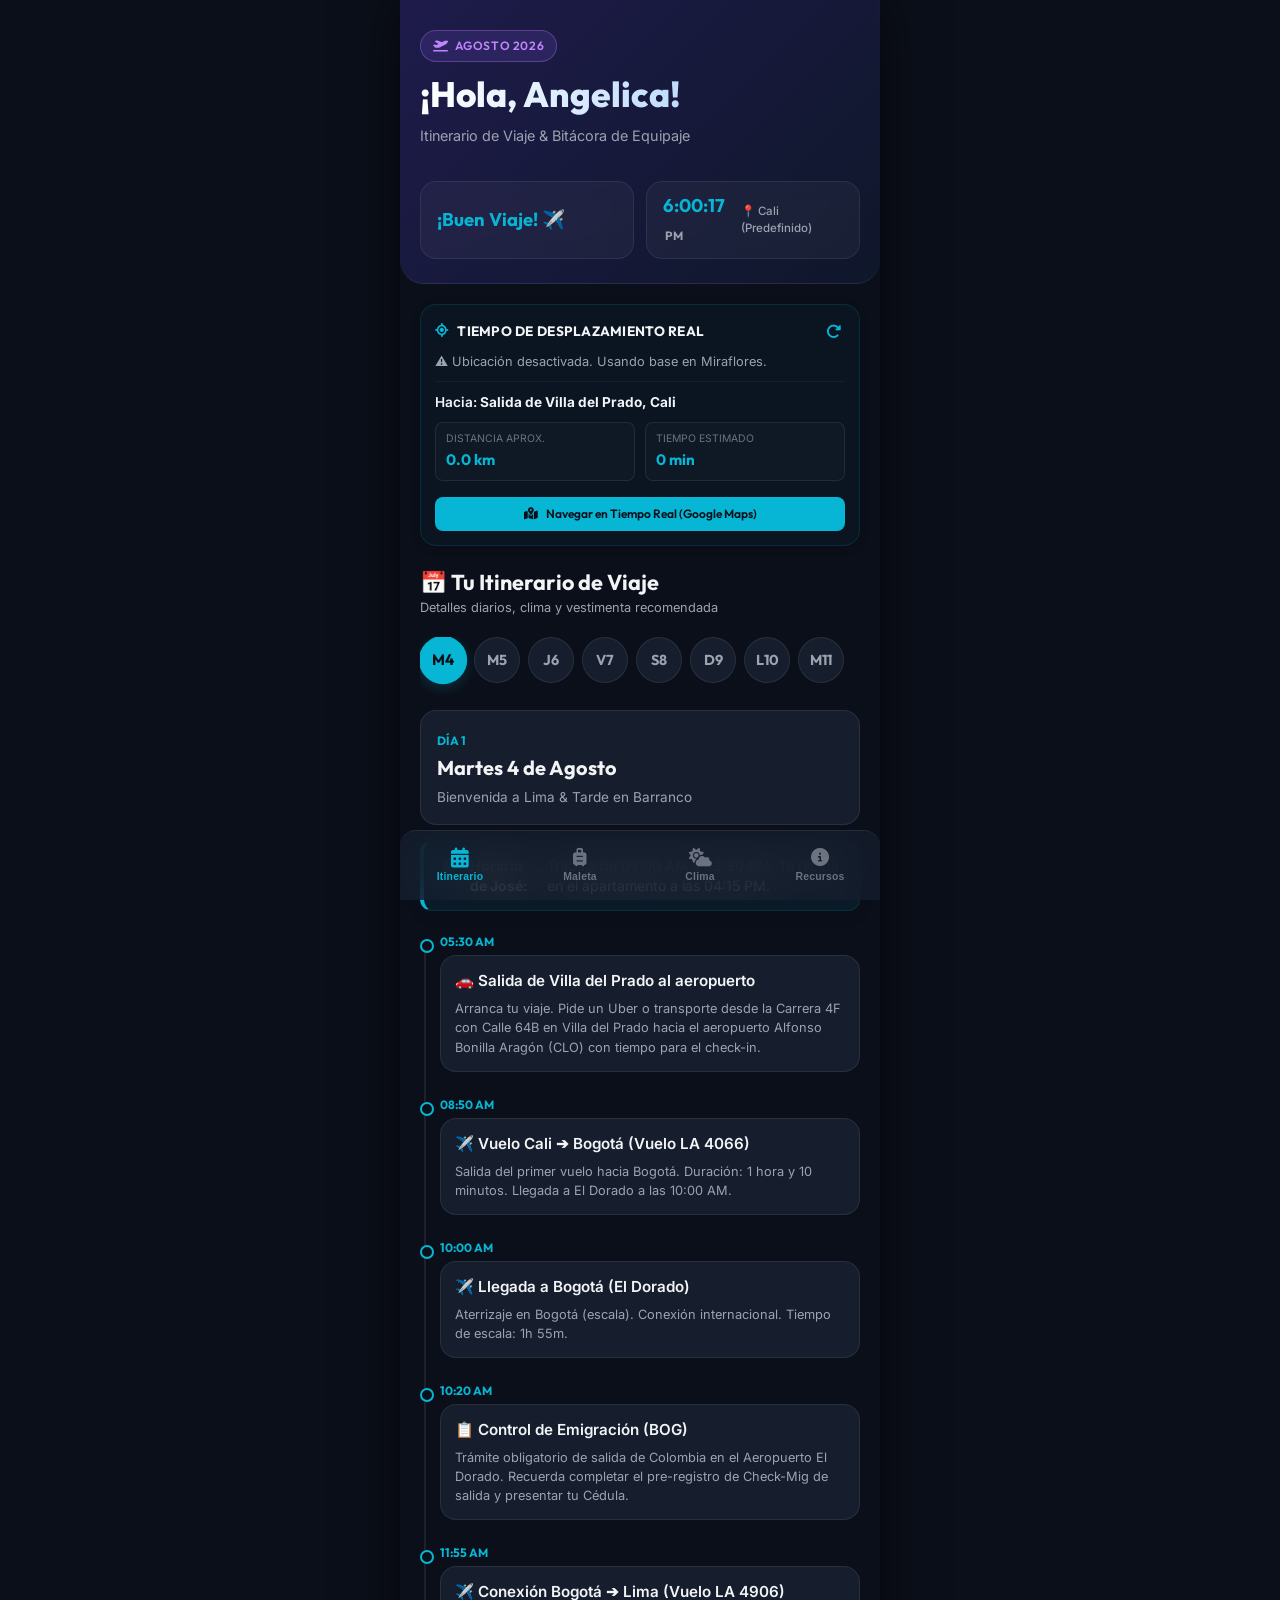
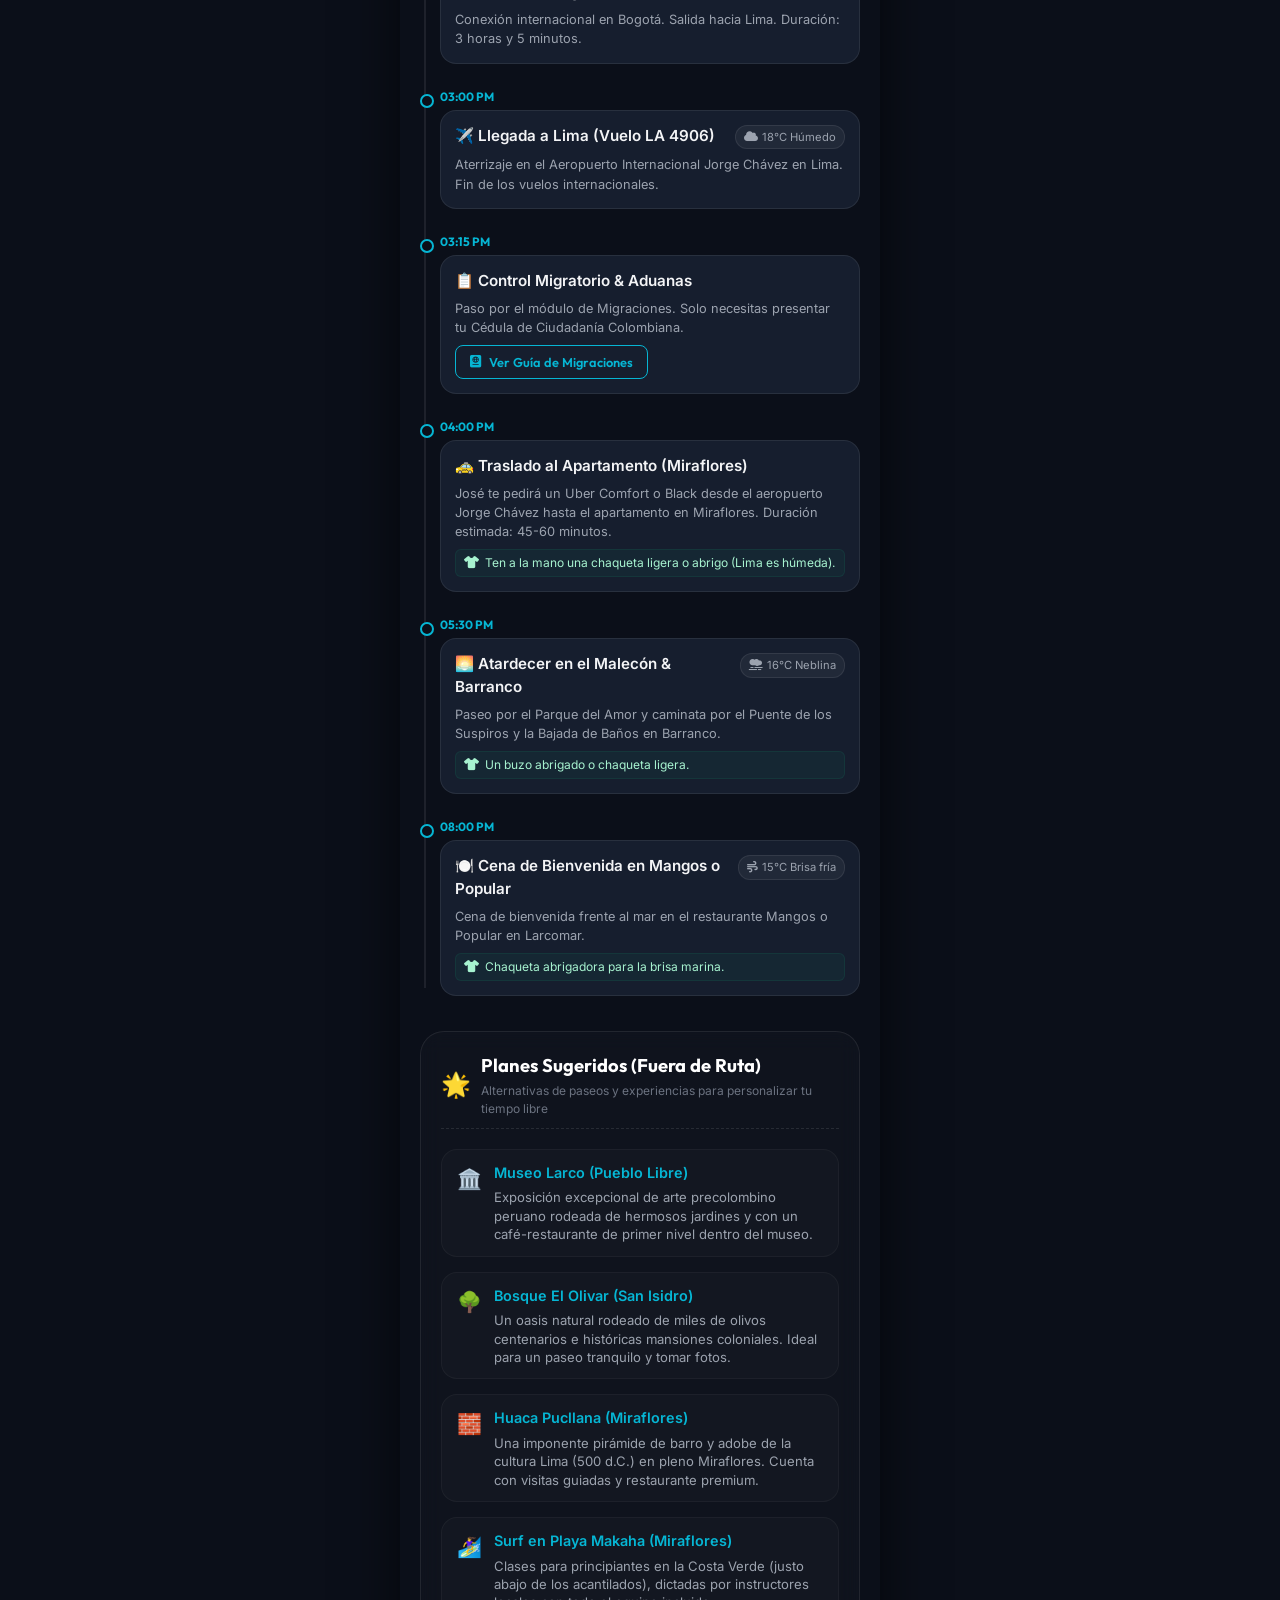
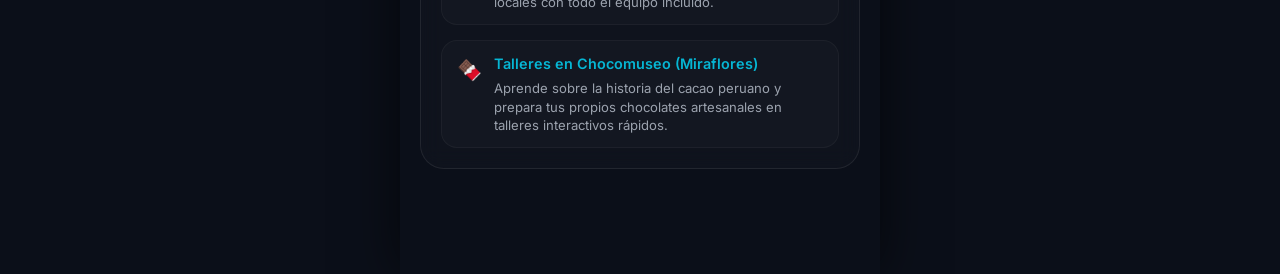
==== commit 38873787: "Update Cali address, water show times, Cusco return transfer, Day 8 breakfast at Apto, and off-route" ====
--- a/angelica.html
+++ b/angelica.html
@@ -100,13 +100,13 @@
                             <i class="fa-solid fa-clock"></i> <strong>Horario de José:</strong> Trabaja de 09:00 AM a 03:30 PM. Te recibe en el apartamento a las 04:15 PM.
                         </div>
                         <ul class="timeline">
-                            <li data-lat="3.466876" data-lon="-76.488552" data-name="Salida de casa en Cali">
+                            <li data-lat="3.466876" data-lon="-76.488552" data-name="Salida de Villa del Prado, Cali">
                                 <div class="time">05:30 AM</div>
                                 <div class="timeline-content">
                                     <div class="content-header">
-                                        <h4>🚗 Salida de casa en Cali al aeropuerto</h4>
-                                    </div>
-                                    <p>Arranca el viaje. Pide un Uber o transporte hacia el aeropuerto Alfonso Bonilla Aragón (CLO) con tiempo para el check-in.</p>
+                                        <h4>🚗 Salida de Villa del Prado al aeropuerto</h4>
+                                    </div>
+                                    <p>Arranca tu viaje. Pide un Uber o transporte desde la Carrera 4F con Calle 64B en Villa del Prado hacia el aeropuerto Alfonso Bonilla Aragón (CLO) con tiempo para el check-in.</p>
                                 </div>
                             </li>
                             <li data-lat="3.5430" data-lon="-76.3816" data-name="Aeropuerto Alfonso Bonilla Aragón (CLO)">
@@ -261,10 +261,10 @@
                                 <div class="time">10:00 PM</div>
                                 <div class="timeline-content">
                                     <div class="content-header">
-                                        <h4>🏠 Retorno y Cena en el Apartamento</h4>
+                                        <h4>🏠 Retorno al Apartamento</h4>
                                         <span class="weather-tag"><i class="fa-solid fa-cloud-moon"></i> 15°C Fresco</span>
                                     </div>
-                                    <p>Llegada del bus de retorno y cena ligera en casa para descansar del largo día.</p>
+                                    <p>Llegada del bus de retorno para descansar del largo día. La cena queda abierta/opcional en caso de que llegues con hambre (puede ser un domicilio o algo rápido en el apartamento).</p>
                                 </div>
                             </li>
                         </ul>
@@ -314,7 +314,7 @@
                                         <h4>⛲ Circuito Mágico del Agua</h4>
                                         <span class="weather-tag"><i class="fa-solid fa-wind"></i> 16°C Noche fresca</span>
                                     </div>
-                                    <p>Espectáculo de fuentes de agua interactivo con proyecciones y música.</p>
+                                    <p>Espectáculo de fuentes de agua interactivo con proyecciones y música. Los espectáculos multimedia de la Fuente de la Fantasía se realizan a las **07:15 PM**, **08:15 PM** y **09:10 PM** (recomendado llegar 15 min antes).</p>
                                     <div class="clothing-tips"><i class="fa-solid fa-shirt"></i> Lleva una chaqueta abrigada (el show es a la intemperie).</div>
                                 </div>
                             </li>
@@ -459,14 +459,51 @@
                             <span class="day-desc">Retorno a Lima & Cena de Despedida</span>
                         </div>
                         <ul class="timeline">
-                            <li data-lat="-12.1287" data-lon="-77.0223" data-name="Miraflores, Lima">
-                                <div class="time">12:15 PM</div>
-                                <div class="timeline-content">
-                                    <div class="content-header">
-                                        <h4>✈️ Vuelo de Regreso Cusco ➔ Lima</h4>
+                            <li data-lat="-13.5160" data-lon="-71.9780" data-name="Hotel en Cusco">
+                                <div class="time">11:10 AM</div>
+                                <div class="timeline-content">
+                                    <div class="content-header">
+                                        <h4>🚕 Salida al Aeropuerto de Cusco</h4>
+                                        <span class="weather-tag"><i class="fa-solid fa-sun"></i> 17°C Templado</span>
+                                    </div>
+                                    <p>Check-out y traslado en taxi desde el hotel al Aeropuerto de Cusco. Trayecto de 15-20 minutos.</p>
+                                </div>
+                            </li>
+                            <li data-lat="-13.5350" data-lon="-71.9390" data-name="Aeropuerto de Cusco (CUZ)">
+                                <div class="time">11:30 AM</div>
+                                <div class="timeline-content">
+                                    <div class="content-header">
+                                        <h4>🎒 Llegada al Aeropuerto de Cusco</h4>
+                                    </div>
+                                    <p>Check-in y seguridad. Almuerzo rápido en el aeropuerto antes del embarque.</p>
+                                </div>
+                            </li>
+                            <li data-lat="-13.5350" data-lon="-71.9390" data-name="Aeropuerto de Cusco (CUZ)">
+                                <div class="time">01:25 PM</div>
+                                <div class="timeline-content">
+                                    <div class="content-header">
+                                        <h4>✈️ Vuelo Cusco ➔ Lima (Vuelo LA 2038)</h4>
+                                    </div>
+                                    <p>Vuelo de regreso. Duración: 1h 25m. Aterrizaje en el Aeropuerto Jorge Chávez a las 02:50 PM.</p>
+                                </div>
+                            </li>
+                            <li data-lat="-12.0240" data-lon="-77.1120" data-name="Aeropuerto Jorge Chávez (LIM)">
+                                <div class="time">02:50 PM</div>
+                                <div class="timeline-content">
+                                    <div class="content-header">
+                                        <h4>✈️ Llegada a Lima (Jorge Chávez)</h4>
                                         <span class="weather-tag"><i class="fa-solid fa-cloud"></i> 18°C Nublado</span>
                                     </div>
-                                    <p>Arribo a Lima y traslado a Miraflores. Tarde de descanso en el apartamento.</p>
+                                    <p>Recogida de equipaje y traslado en Uber de regreso a Miraflores.</p>
+                                </div>
+                            </li>
+                            <li data-lat="-12.1287" data-lon="-77.0223" data-name="Apartamento de José">
+                                <div class="time">03:40 PM</div>
+                                <div class="timeline-content">
+                                    <div class="content-header">
+                                        <h4>🏠 Regreso al Apartamento en Miraflores</h4>
+                                    </div>
+                                    <p>Llegada al apartamento para desempacar y disfrutar de una tarde de descanso y relax en Miraflores.</p>
                                 </div>
                             </li>
                             <li data-lat="-12.1220" data-lon="-77.0300" data-name="7 Sopas Parque Kennedy">
@@ -494,14 +531,14 @@
                             <i class="fa-solid fa-clock"></i> <strong>Horario de José:</strong> Trabaja de 09:00 AM a 03:00 PM. Desayunan juntos a las 07:30 AM y él sale a la oficina a las 08:45 AM.
                         </div>
                         <ul class="timeline">
-                            <li data-lat="-12.1225" data-lon="-77.0350" data-name="El Pan de la Chola, Miraflores">
+                            <li data-lat="-12.1287" data-lon="-77.0223" data-name="Apartamento de José, Miraflores">
                                 <div class="time">07:30 AM</div>
                                 <div class="timeline-content">
                                     <div class="content-header">
-                                        <h4>🥐 Desayuno en El Pan de la Chola</h4>
+                                        <h4>🍳 Desayuno en el Apartamento</h4>
                                         <span class="weather-tag"><i class="fa-solid fa-cloud"></i> 16°C Mañana fresca</span>
                                     </div>
-                                    <p>Desayuno juntos temprano antes del viaje de regreso de Angelica y el trabajo de José. Pan artesanal y excelente café.</p>
+                                    <p>Desayuno de despedida juntos en el apartamento de José. Él sale a la oficina a las 08:45 AM, y te quedas en el apartamento descansando y preparando tu equipaje.</p>
                                     <div class="clothing-tips"><i class="fa-solid fa-shirt"></i> Chaqueta ligera.</div>
                                 </div>
                             </li>
@@ -544,16 +581,69 @@
                                     <p>Conexión nacional en Bogotá. Salida hacia Cali. Duración: 1 hora y 5 minutos. Llegada a las 07:20 PM.</p>
                                 </div>
                             </li>
-                            <li data-lat="3.466876" data-lon="-76.488552" data-name="Llegada a casa en Cali">
+                            <li data-lat="3.466876" data-lon="-76.488552" data-name="Llegada a Villa del Prado, Cali">
                                 <div class="time">07:50 PM</div>
                                 <div class="timeline-content">
-                                    <h4>🏠 Regreso a casa en Cali</h4>
-                                    <p>Llegada en Uber o transporte de vuelta a tu casa para descansar. ¡Fin del viaje! 🇨🇴</p>
-                                </div>
-                            </li>
-                        </ul>
-                    </div>
-
+                                    <h4>🏠 Regreso a Villa del Prado (Cali)</h4>
+                                    <p>Llegada en Uber o transporte de vuelta a tu casa en Villa del Prado (Carrera 4F con Calle 64B) para descansar. ¡Fin del viaje! 🇨🇴</p>
+                                </div>
+                            </li>
+                        </ul>
+                    </div>
+
+                </div>
+                
+                <!-- OFF-ROUTE SUGGESTED PLANS SECTION -->
+                <div class="offroute-plans-section" style="margin-top: 35px; padding: 20px; background: rgba(255, 255, 255, 0.02); border: 1px solid var(--border-glass); border-radius: var(--border-radius-lg); backdrop-filter: blur(10px);">
+                    <div style="display: flex; align-items: center; gap: 10px; margin-bottom: 20px; border-bottom: 1px dashed rgba(255, 255, 255, 0.1); padding-bottom: 10px;">
+                        <span style="font-size: 1.5rem;">🌟</span>
+                        <div>
+                            <h3 style="font-family: var(--font-heading); font-size: 1.15rem; font-weight: 700; color: #fff; margin: 0;">Planes Sugeridos (Fuera de Ruta)</h3>
+                            <p style="font-size: 0.75rem; color: var(--text-muted); margin: 2px 0 0 0;">Alternativas de paseos y experiencias para personalizar tu tiempo libre</p>
+                        </div>
+                    </div>
+                    <div style="display: grid; grid-template-columns: repeat(auto-fit, minmax(280px, 1fr)); gap: 15px;">
+                        <!-- Plan 1 -->
+                        <div style="background: rgba(255, 255, 255, 0.02); border: 1px solid rgba(255, 255, 255, 0.04); border-radius: var(--border-radius-md); padding: 12px 15px; display: flex; gap: 12px; align-items: flex-start;">
+                            <span style="font-size: 1.25rem; margin-top: 2px;">🏛️</span>
+                            <div>
+                                <h4 style="margin: 0; font-size: 0.9rem; font-weight: 600; color: var(--primary);">Museo Larco (Pueblo Libre)</h4>
+                                <p style="margin: 5px 0 0 0; font-size: 0.82rem; color: var(--text-secondary); line-height: 1.4;">Exposición excepcional de arte precolombino peruano rodeada de hermosos jardines y con un café-restaurante de primer nivel dentro del museo.</p>
+                            </div>
+                        </div>
+                        <!-- Plan 2 -->
+                        <div style="background: rgba(255, 255, 255, 0.02); border: 1px solid rgba(255, 255, 255, 0.04); border-radius: var(--border-radius-md); padding: 12px 15px; display: flex; gap: 12px; align-items: flex-start;">
+                            <span style="font-size: 1.25rem; margin-top: 2px;">🌳</span>
+                            <div>
+                                <h4 style="margin: 0; font-size: 0.9rem; font-weight: 600; color: var(--primary);">Bosque El Olivar (San Isidro)</h4>
+                                <p style="margin: 5px 0 0 0; font-size: 0.82rem; color: var(--text-secondary); line-height: 1.4;">Un oasis natural rodeado de miles de olivos centenarios e históricas mansiones coloniales. Ideal para un paseo tranquilo y tomar fotos.</p>
+                            </div>
+                        </div>
+                        <!-- Plan 3 -->
+                        <div style="background: rgba(255, 255, 255, 0.02); border: 1px solid rgba(255, 255, 255, 0.04); border-radius: var(--border-radius-md); padding: 12px 15px; display: flex; gap: 12px; align-items: flex-start;">
+                            <span style="font-size: 1.25rem; margin-top: 2px;">🧱</span>
+                            <div>
+                                <h4 style="margin: 0; font-size: 0.9rem; font-weight: 600; color: var(--primary);">Huaca Pucllana (Miraflores)</h4>
+                                <p style="margin: 5px 0 0 0; font-size: 0.82rem; color: var(--text-secondary); line-height: 1.4;">Una imponente pirámide de barro y adobe de la cultura Lima (500 d.C.) en pleno Miraflores. Cuenta con visitas guiadas y restaurante premium.</p>
+                            </div>
+                        </div>
+                        <!-- Plan 4 -->
+                        <div style="background: rgba(255, 255, 255, 0.02); border: 1px solid rgba(255, 255, 255, 0.04); border-radius: var(--border-radius-md); padding: 12px 15px; display: flex; gap: 12px; align-items: flex-start;">
+                            <span style="font-size: 1.25rem; margin-top: 2px;">🏄‍♀️</span>
+                            <div>
+                                <h4 style="margin: 0; font-size: 0.9rem; font-weight: 600; color: var(--primary);">Surf en Playa Makaha (Miraflores)</h4>
+                                <p style="margin: 5px 0 0 0; font-size: 0.82rem; color: var(--text-secondary); line-height: 1.4;">Clases para principiantes en la Costa Verde (justo abajo de los acantilados), dictadas por instructores locales con todo el equipo incluido.</p>
+                            </div>
+                        </div>
+                        <!-- Plan 5 -->
+                        <div style="background: rgba(255, 255, 255, 0.02); border: 1px solid rgba(255, 255, 255, 0.04); border-radius: var(--border-radius-md); padding: 12px 15px; display: flex; gap: 12px; align-items: flex-start;">
+                            <span style="font-size: 1.25rem; margin-top: 2px;">🍫</span>
+                            <div>
+                                <h4 style="margin: 0; font-size: 0.9rem; font-weight: 600; color: var(--primary);">Talleres en Chocomuseo (Miraflores)</h4>
+                                <p style="margin: 5px 0 0 0; font-size: 0.82rem; color: var(--text-secondary); line-height: 1.4;">Aprende sobre la historia del cacao peruano y prepara tus propios chocolates artesanales en talleres interactivos rápidos.</p>
+                            </div>
+                        </div>
+                    </div>
                 </div>
             </div>
 
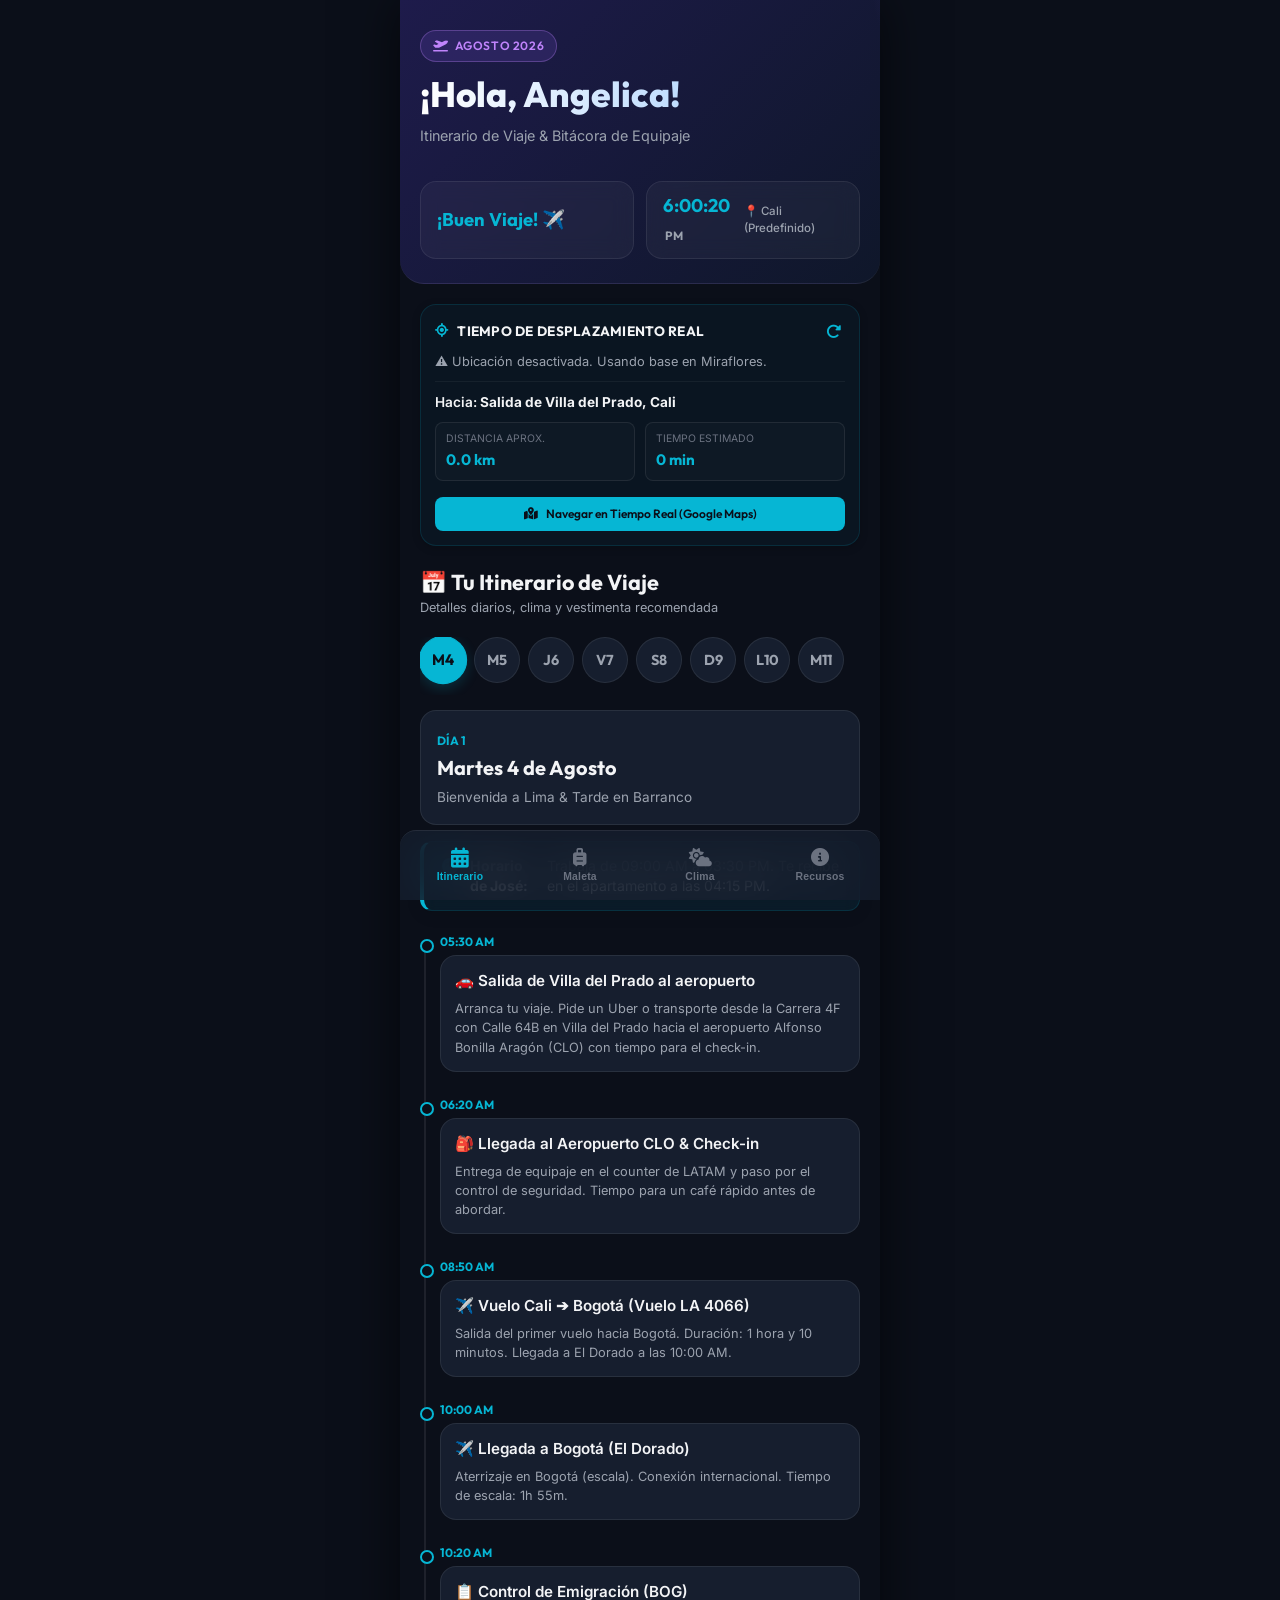
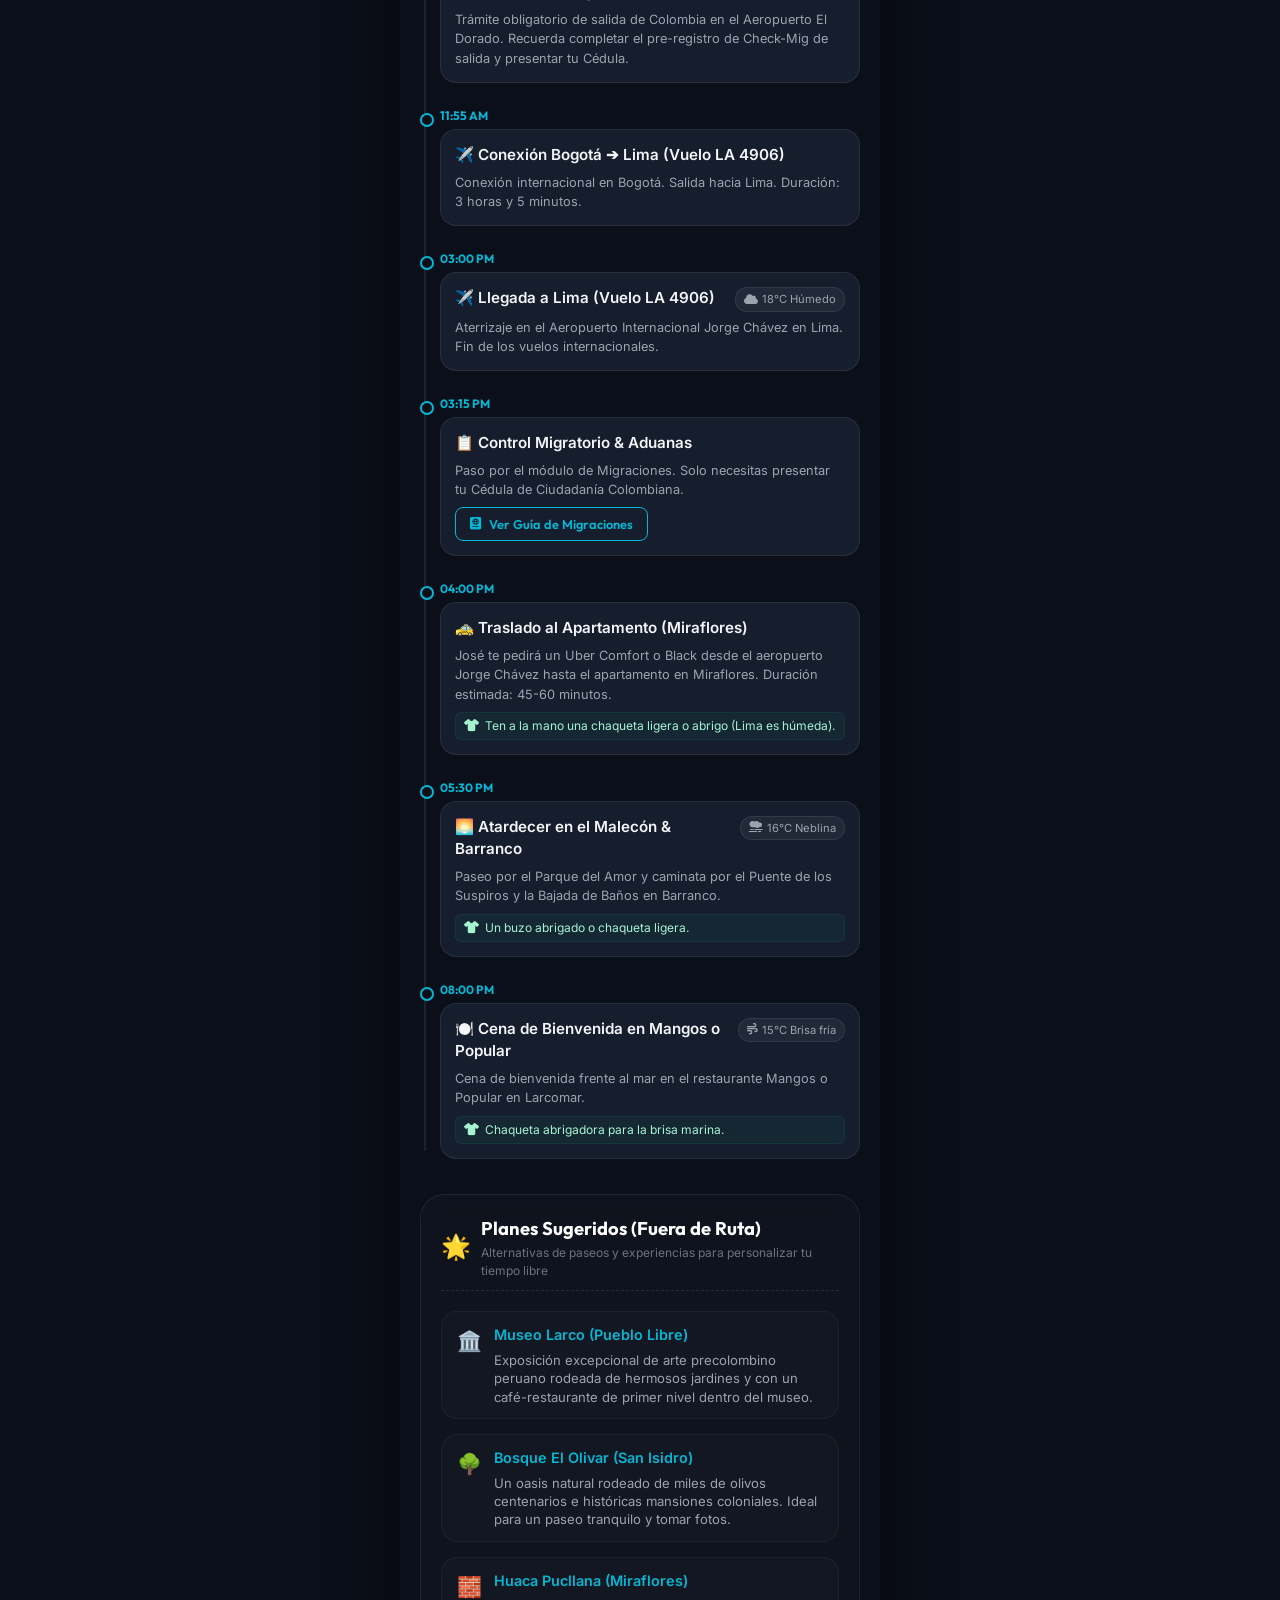
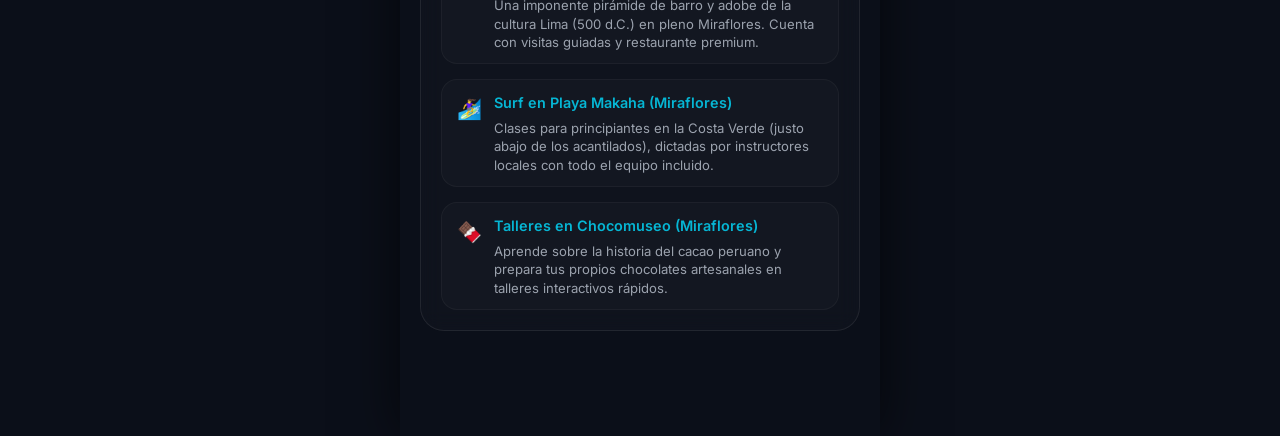
==== commit 2104ce56: "Restore correct flight LA 2014 schedule and re-add missing airport check-in and commute timeline ite" ====
--- a/angelica.html
+++ b/angelica.html
@@ -110,6 +110,15 @@
                                 </div>
                             </li>
                             <li data-lat="3.5430" data-lon="-76.3816" data-name="Aeropuerto Alfonso Bonilla Aragón (CLO)">
+                                <div class="time">06:20 AM</div>
+                                <div class="timeline-content">
+                                    <div class="content-header">
+                                        <h4>🎒 Llegada al Aeropuerto CLO & Check-in</h4>
+                                    </div>
+                                    <p>Entrega de equipaje en el counter de LATAM y paso por el control de seguridad. Tiempo para un café rápido antes de abordar.</p>
+                                </div>
+                            </li>
+                            <li data-lat="3.5430" data-lon="-76.3816" data-name="Aeropuerto Alfonso Bonilla Aragón (CLO)">
                                 <div class="time">08:50 AM</div>
                                 <div class="timeline-content">
                                     <div class="content-header">
@@ -364,15 +373,43 @@
                                     <p>Ceviches y platos marinos clásicos en Miraflores antes de ir al aeropuerto.</p>
                                 </div>
                             </li>
-                            <li data-lat="-13.5160" data-lon="-71.9780" data-name="Aeropuerto Cusco">
+                            <li data-lat="-12.0240" data-lon="-77.1120" data-name="Aeropuerto Internacional Jorge Chávez">
+                                <div class="time">06:15 PM</div>
+                                <div class="timeline-content">
+                                    <div class="content-header">
+                                        <h4>🚕 Traslado al Aeropuerto de Lima</h4>
+                                    </div>
+                                    <p>Traslado en Uber hacia el aeropuerto Jorge Chávez para abordar el vuelo nacional a Cusco. Duración estimada: 45-60 minutos.</p>
+                                </div>
+                            </li>
+                            <li data-lat="-12.0240" data-lon="-77.1120" data-name="Aeropuerto Jorge Chávez (LIM)">
+                                <div class="time">07:15 PM</div>
+                                <div class="timeline-content">
+                                    <div class="content-header">
+                                        <h4>🎒 Llegada al Aeropuerto & Check-in</h4>
+                                    </div>
+                                    <p>Ingreso al terminal, entrega de equipaje en counter de LATAM y paso por el control de seguridad nacional.</p>
+                                </div>
+                            </li>
+                            <li data-lat="-12.0240" data-lon="-77.1120" data-name="Aeropuerto Jorge Chávez (LIM)">
                                 <div class="time">09:10 PM</div>
                                 <div class="timeline-content">
                                     <div class="content-header">
-                                        <h4>✈️ Vuelo Lima ➔ Cusco (LA 2200)</h4>
+                                        <h4>✈️ Vuelo Lima ➔ Cusco (Vuelo LA 2200)</h4>
                                         <span class="weather-tag-danger"><i class="fa-solid fa-snowflake"></i> 5°C Frío andino</span>
                                     </div>
-                                    <p>Aterrizaje en Cusco a las 10:35 PM. Traslado privado al hotel en Cusco incluido para descansar.</p>
+                                    <p>Salida del vuelo hacia Cusco. Duración: 1 hora y 25 minutos. Aterrizaje en Cusco a las 10:35 PM.</p>
                                      <div class="clothing-tips-warning"><i class="fa-solid fa-shield-halved"></i> <strong>Llevar chaqueta de plumas abrigada a la mano</strong> para ponértela al bajar del avión.</div>
+                                </div>
+                            </li>
+                            <li data-lat="-13.5160" data-lon="-71.9780" data-name="Hotel en Cusco">
+                                <div class="time">10:35 PM</div>
+                                <div class="timeline-content">
+                                    <div class="content-header">
+                                        <h4>🏨 Llegada a Cusco & Traslado</h4>
+                                        <span class="weather-tag-danger"><i class="fa-solid fa-snowflake"></i> 4°C Muy frío</span>
+                                    </div>
+                                    <p>Aterrizaje en Cusco. Recogida de equipaje y traslado privado al hotel en Cusco incluido para descansar.</p>
                                 </div>
                             </li>
                         </ul>
@@ -460,45 +497,45 @@
                         </div>
                         <ul class="timeline">
                             <li data-lat="-13.5160" data-lon="-71.9780" data-name="Hotel en Cusco">
-                                <div class="time">11:10 AM</div>
-                                <div class="timeline-content">
-                                    <div class="content-header">
-                                        <h4>🚕 Salida al Aeropuerto de Cusco</h4>
-                                        <span class="weather-tag"><i class="fa-solid fa-sun"></i> 17°C Templado</span>
+                                <div class="time">08:30 AM</div>
+                                <div class="timeline-content">
+                                    <div class="content-header">
+                                        <h4>🚕 Traslado al Aeropuerto de Cusco</h4>
+                                        <span class="weather-tag"><i class="fa-solid fa-cloud-sun"></i> 12°C Despejado</span>
                                     </div>
                                     <p>Check-out y traslado en taxi desde el hotel al Aeropuerto de Cusco. Trayecto de 15-20 minutos.</p>
                                 </div>
                             </li>
                             <li data-lat="-13.5350" data-lon="-71.9390" data-name="Aeropuerto de Cusco (CUZ)">
-                                <div class="time">11:30 AM</div>
+                                <div class="time">08:50 AM</div>
                                 <div class="timeline-content">
                                     <div class="content-header">
                                         <h4>🎒 Llegada al Aeropuerto de Cusco</h4>
                                     </div>
-                                    <p>Check-in y seguridad. Almuerzo rápido en el aeropuerto antes del embarque.</p>
+                                    <p>Check-in y seguridad. Desayuno o almuerzo rápido en el aeropuerto antes del embarque.</p>
                                 </div>
                             </li>
                             <li data-lat="-13.5350" data-lon="-71.9390" data-name="Aeropuerto de Cusco (CUZ)">
-                                <div class="time">01:25 PM</div>
-                                <div class="timeline-content">
-                                    <div class="content-header">
-                                        <h4>✈️ Vuelo Cusco ➔ Lima (Vuelo LA 2038)</h4>
-                                    </div>
-                                    <p>Vuelo de regreso. Duración: 1h 25m. Aterrizaje en el Aeropuerto Jorge Chávez a las 02:50 PM.</p>
+                                <div class="time">10:40 AM</div>
+                                <div class="timeline-content">
+                                    <div class="content-header">
+                                        <h4>✈️ Vuelo Cusco ➔ Lima (Vuelo LA 2014)</h4>
+                                    </div>
+                                    <p>Vuelo de regreso. Duración: 1h 35m. Aterrizaje en el Aeropuerto Jorge Chávez a las 12:15 PM.</p>
                                 </div>
                             </li>
                             <li data-lat="-12.0240" data-lon="-77.1120" data-name="Aeropuerto Jorge Chávez (LIM)">
-                                <div class="time">02:50 PM</div>
-                                <div class="timeline-content">
-                                    <div class="content-header">
-                                        <h4>✈️ Llegada a Lima (Jorge Chávez)</h4>
+                                <div class="time">12:15 PM</div>
+                                <div class="timeline-content">
+                                    <div class="content-header">
+                                        <h4>✈️ Llegada a Lima & Traslado</h4>
                                         <span class="weather-tag"><i class="fa-solid fa-cloud"></i> 18°C Nublado</span>
                                     </div>
                                     <p>Recogida de equipaje y traslado en Uber de regreso a Miraflores.</p>
                                 </div>
                             </li>
                             <li data-lat="-12.1287" data-lon="-77.0223" data-name="Apartamento de José">
-                                <div class="time">03:40 PM</div>
+                                <div class="time">01:15 PM</div>
                                 <div class="timeline-content">
                                     <div class="content-header">
                                         <h4>🏠 Regreso al Apartamento en Miraflores</h4>
@@ -546,7 +583,14 @@
                                 <div class="time">10:00 AM</div>
                                 <div class="timeline-content">
                                     <h4>✈️ Salida hacia el Aeropuerto</h4>
-                                    <p>Check-out del apartamento y traslado en Uber al aeropuerto internacional Jorge Chávez para check-in de retorno.</p>
+                                    <p>Check-out del apartamento y traslado en Uber al aeropuerto internacional Jorge Chávez.</p>
+                                </div>
+                            </li>
+                            <li data-lat="-12.0240" data-lon="-77.1120" data-name="Aeropuerto Internacional Jorge Chávez">
+                                <div class="time">10:50 AM</div>
+                                <div class="timeline-content">
+                                    <h4>🎒 Llegada al Aeropuerto & Check-in</h4>
+                                    <p>Presentación en el counter de LATAM, entrega de equipaje de bodega y paso por seguridad y control migratorio de salida de Perú.</p>
                                 </div>
                             </li>
                             <li data-lat="-12.0240" data-lon="-77.1120" data-name="Aeropuerto Jorge Chávez (LIM)">
@@ -579,6 +623,13 @@
                                 <div class="timeline-content">
                                     <h4>✈️ Conexión Bogotá ➔ Cali (Vuelo LA 4079)</h4>
                                     <p>Conexión nacional en Bogotá. Salida hacia Cali. Duración: 1 hora y 5 minutos. Llegada a las 07:20 PM.</p>
+                                </div>
+                            </li>
+                            <li data-lat="3.5430" data-lon="-76.3816" data-name="Aeropuerto Alfonso Bonilla Aragón (CLO)">
+                                <div class="time">07:20 PM</div>
+                                <div class="timeline-content">
+                                    <h4>🎒 Arribo a Cali (CLO)</h4>
+                                    <p>Aterrizaje del vuelo nacional en el Aeropuerto Alfonso Bonilla Aragón y recogida de equipaje de bodega.</p>
                                 </div>
                             </li>
                             <li data-lat="3.466876" data-lon="-76.488552" data-name="Llegada a Villa del Prado, Cali">
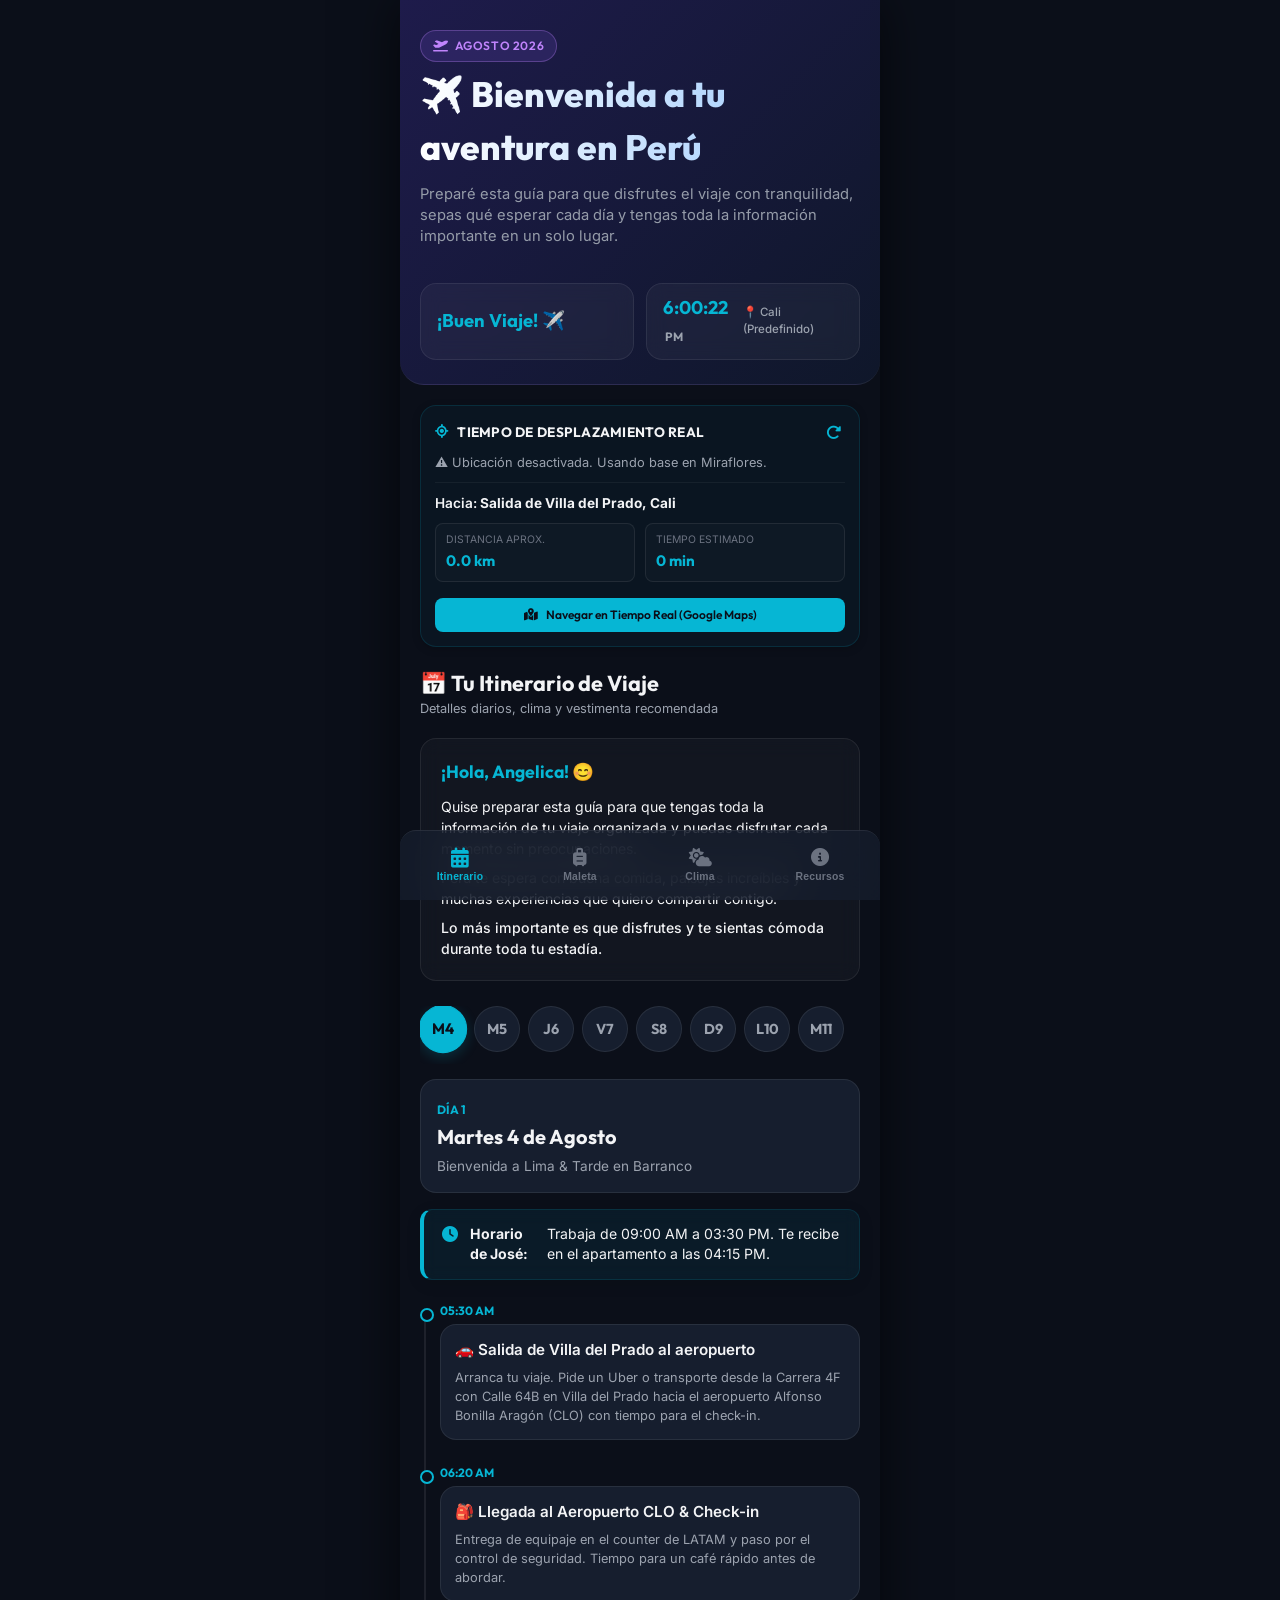
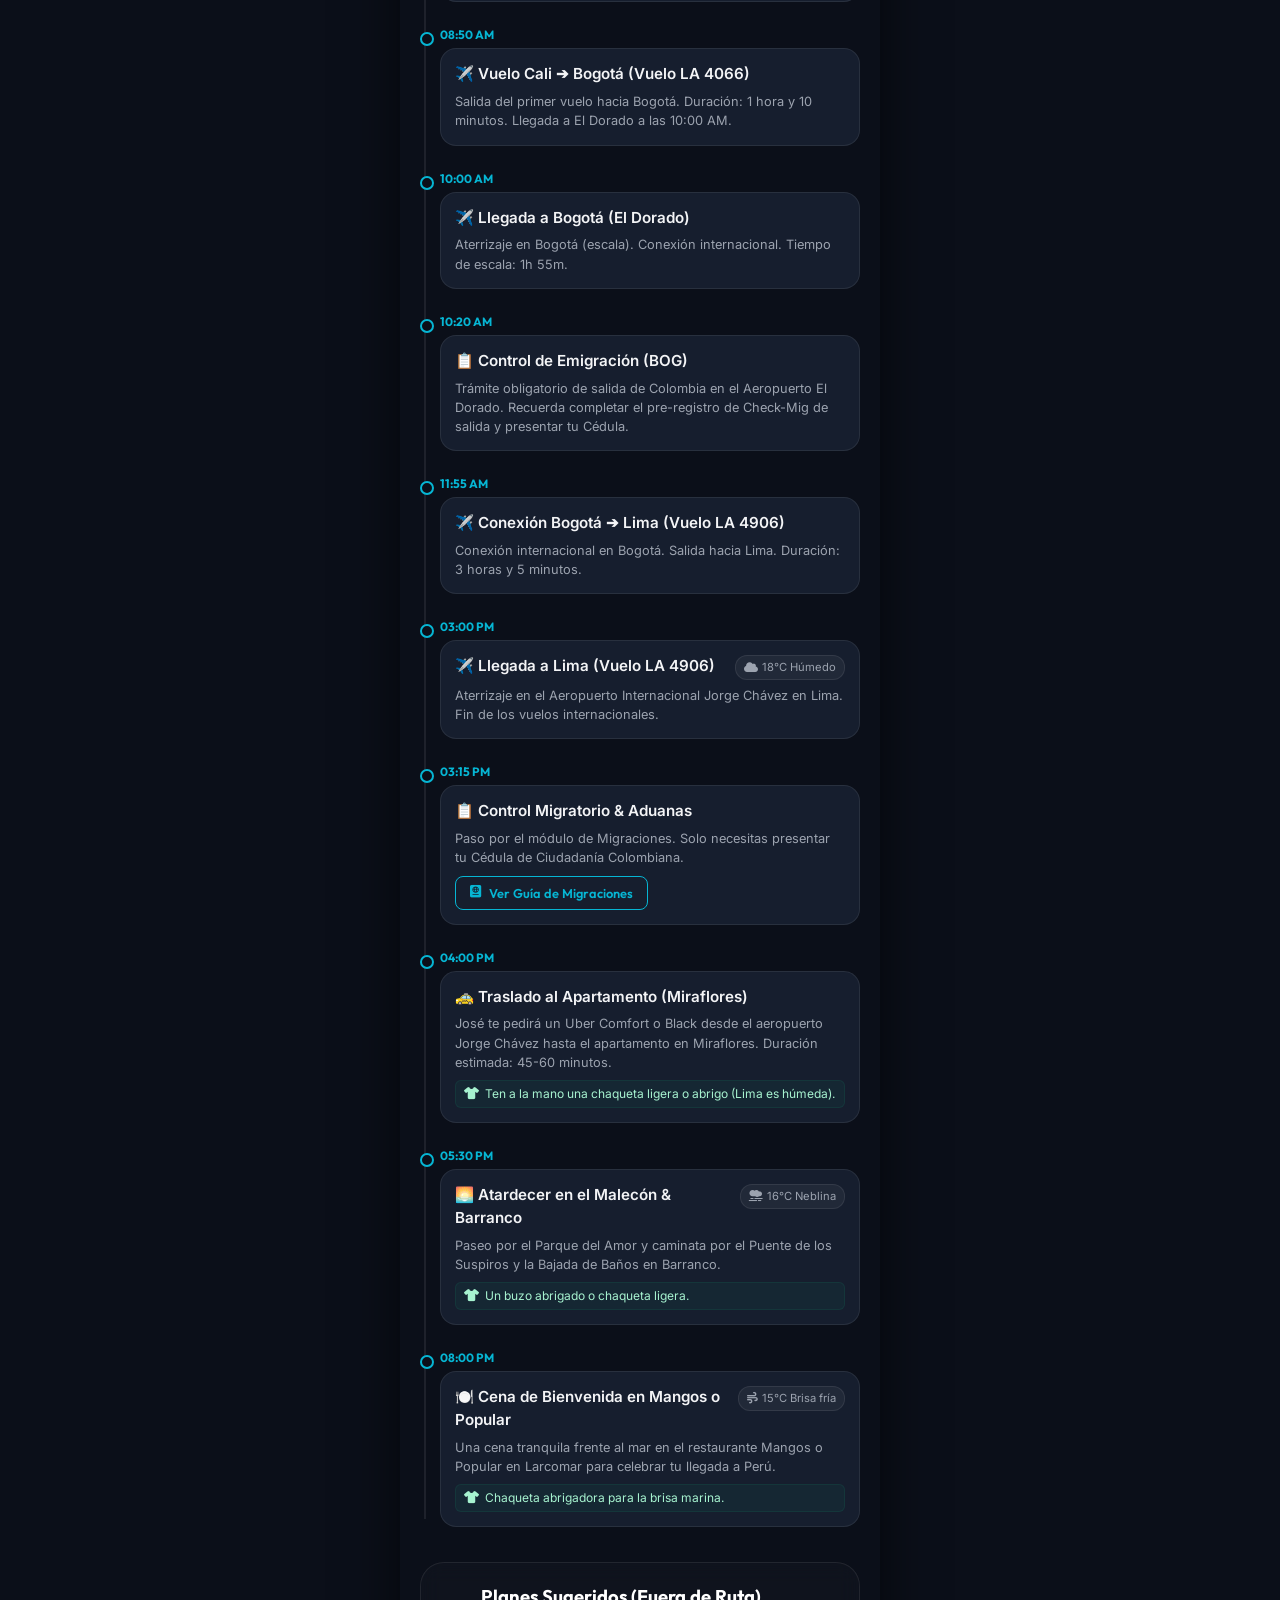
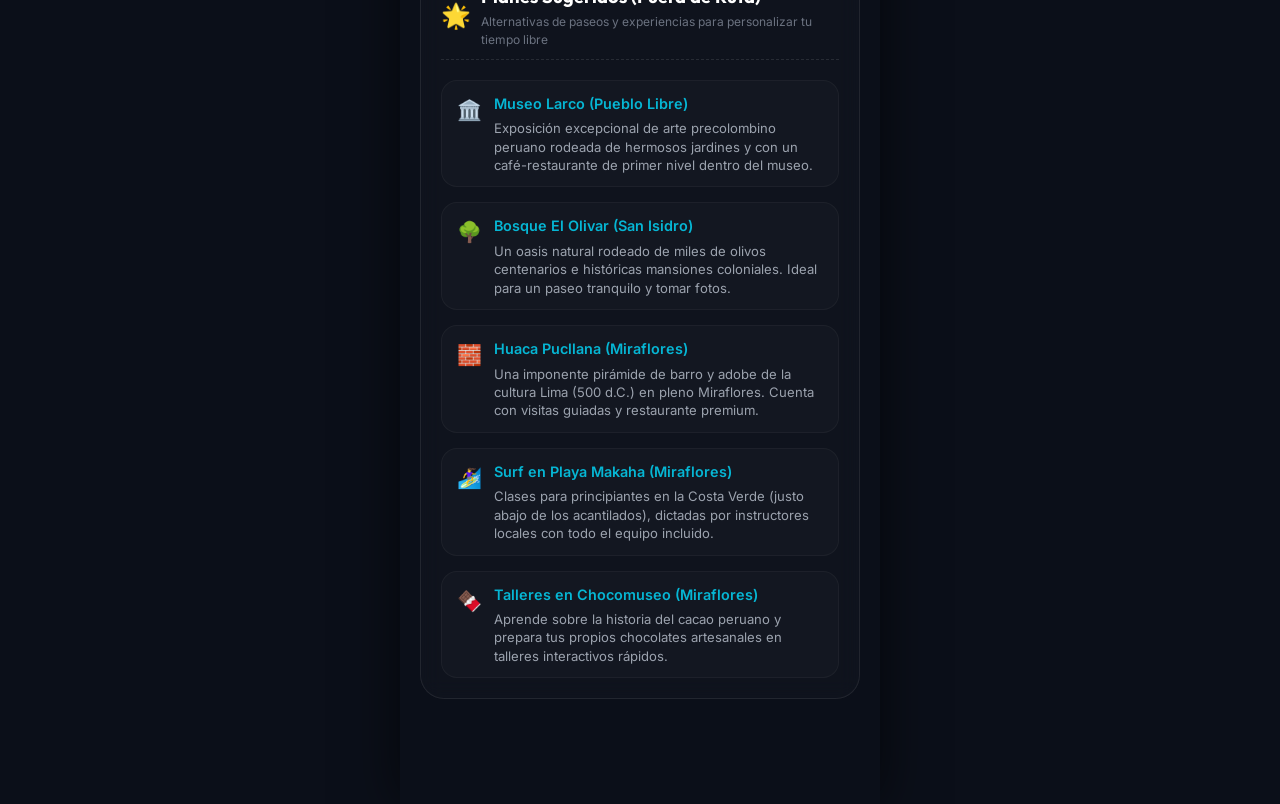
==== commit 67ba1c04: "feat: implement itinerary view filtering, improve copy warmth and data privacy" ====
--- a/angelica.html
+++ b/angelica.html
@@ -21,8 +21,8 @@
         <header class="app-header">
             <div class="header-content">
                 <span class="badge badge-purple"><i class="fa-solid fa-plane-departure"></i> Agosto 2026</span>
-                <h1>¡Hola, Angelica!</h1>
-                <p class="subtitle">Itinerario de Viaje & Bitácora de Equipaje</p>
+                <h1>✈️ Bienvenida a tu aventura en Perú</h1>
+                <p class="subtitle" style="margin-top: 10px; font-size: 0.92rem; line-height: 1.45; opacity: 0.95;">Preparé esta guía para que disfrutes el viaje con tranquilidad, sepas qué esperar cada día y tengas toda la información importante en un solo lugar.</p>
             </div>
             
             <!-- Countdown & Local Clock Container -->
@@ -72,6 +72,14 @@
                 <div class="section-title">
                     <h2>📅 Tu Itinerario de Viaje</h2>
                     <p>Detalles diarios, clima y vestimenta recomendada</p>
+                </div>
+
+                <!-- Mensaje Personal de Bienvenida -->
+                <div class="welcome-message-card" style="margin-bottom: 25px; padding: 20px; background: rgba(255, 255, 255, 0.03); border: 1px solid var(--border-glass); border-radius: var(--border-radius-md); backdrop-filter: blur(10px);">
+                    <h3 style="font-family: var(--font-heading); font-size: 1.1rem; font-weight: 700; color: var(--primary); margin-bottom: 10px;">¡Hola, Angelica! 😊</h3>
+                    <p style="font-size: 0.88rem; color: var(--text-primary); line-height: 1.5; margin-bottom: 8px;">Quise preparar esta guía para que tengas toda la información de tu viaje organizada y puedas disfrutar cada momento sin preocupaciones.</p>
+                    <p style="font-size: 0.88rem; color: var(--text-primary); line-height: 1.5; margin-bottom: 8px;">Perú te espera con buena comida, paisajes increíbles y muchas experiencias que quiero compartir contigo.</p>
+                    <p style="font-size: 0.88rem; color: var(--text-primary); line-height: 1.5; font-weight: 500; margin-bottom: 0;">Lo más importante es que disfrutes y te sientas cómoda durante toda tu estadía.</p>
                 </div>
                 
                 <!-- Day Selector -->
@@ -204,7 +212,7 @@
                                         <h4>🍽️ Cena de Bienvenida en Mangos o Popular</h4>
                                         <span class="weather-tag"><i class="fa-solid fa-wind"></i> 15°C Brisa fría</span>
                                     </div>
-                                    <p>Cena de bienvenida frente al mar en el restaurante Mangos o Popular en Larcomar.</p>
+                                    <p>Una cena tranquila frente al mar en el restaurante Mangos o Popular en Larcomar para celebrar tu llegada a Perú.</p>
                                     <div class="clothing-tips"><i class="fa-solid fa-shirt"></i> Chaqueta abrigadora para la brisa marina.</div>
                                 </div>
                             </li>
@@ -287,7 +295,7 @@
                             <span class="day-desc">Centro Histórico & Fuentes de Agua</span>
                         </div>
                         <div class="alert alert-info">
-                            <i class="fa-solid fa-clock"></i> <strong>Horario de José:</strong> Trabaja de 09:00 AM a 04:00 PM. ¡Mañana libre para ti para pasear!
+                            <i class="fa-solid fa-clock"></i> <strong>Tiempo libre:</strong> Mientras estoy en la oficina, tendrás tiempo libre para explorar Miraflores y descansar. Nos vemos a las 04:15 PM para ir al Centro Histórico.
                         </div>
                         <ul class="timeline">
                             <li class="recommendation-item">
@@ -345,7 +353,7 @@
                             <span class="day-desc">Almuerzo en Lima & Vuelo a Cusco</span>
                         </div>
                         <div class="alert alert-info">
-                            <i class="fa-solid fa-clock"></i> <strong>Horario de José:</strong> Trabaja de 09:00 AM a 04:00 PM. ¡Mañana libre para compras y empacar para Cusco!
+                            <i class="fa-solid fa-clock"></i> <strong>Tiempo libre:</strong> Mientras estoy en la oficina, tendrás la mañana libre para pasear, comprar souvenirs y empacar con calma. Almorzaremos juntos a las 04:30 PM.
                         </div>
                         <ul class="timeline">
                             <li class="recommendation-item">
@@ -565,7 +573,7 @@
                             <span class="day-desc">Desayuno & Retorno a Cali</span>
                         </div>
                         <div class="alert alert-info">
-                            <i class="fa-solid fa-clock"></i> <strong>Horario de José:</strong> Trabaja de 09:00 AM a 03:00 PM. Desayunan juntos a las 07:30 AM y él sale a la oficina a las 08:45 AM.
+                            <i class="fa-solid fa-clock"></i> <strong>Despedida:</strong> Desayunamos juntos a las 07:30 AM. Mientras estoy en la oficina, tendrás la mañana libre en el apartamento para descansar y preparar tu equipaje con tranquilidad.
                         </div>
                         <ul class="timeline">
                             <li data-lat="-12.1287" data-lon="-77.0223" data-name="Apartamento de José, Miraflores">
@@ -636,7 +644,8 @@
                                 <div class="time">07:50 PM</div>
                                 <div class="timeline-content">
                                     <h4>🏠 Regreso a Villa del Prado (Cali)</h4>
-                                    <p>Llegada en Uber o transporte de vuelta a tu casa en Villa del Prado (Carrera 4F con Calle 64B) para descansar. ¡Fin del viaje! 🇨🇴</p>
+                                     <p>Llegada en Uber o transporte de vuelta a tu casa en Villa del Prado (Carrera 4F con Calle 64B) para descansar. ¡Fin del viaje! 🇨🇴</p>
+                                     <p style="margin-top: 15px; font-style: italic; color: var(--primary);">Gracias por compartir esta aventura. Espero que te lleves grandes recuerdos de Perú, sus paisajes, su comida y todos los momentos vividos durante estos días. ❤️</p>
                                 </div>
                             </li>
                         </ul>
@@ -796,7 +805,7 @@
                     
                     <div class="resource-card">
                         <h3>📍 Base en Lima (Apartamento de José)</h3>
-                        <p>Av. Benavides 1130, Apto 503, Miraflores.</p>
+                        <p>Av. Benavides 1130, Miraflores.</p>
                         <a href="https://maps.google.com/?q=Av.+Alfredo+Benavides+1130,+Miraflores,+Lima" target="_blank" class="btn btn-sm btn-outline"><i class="fa-solid fa-location-dot"></i> Ver en Google Maps</a>
                     </div>
 
@@ -816,8 +825,8 @@
                         <h3>✈️ Vuelos de LATAM (Códigos)</h3>
                         <p>Tus códigos de reserva para hacer Check-in en la web:</p>
                         <div class="pnrs-box">
-                            <div><strong>Cali - Lima:</strong> <code>ITSNNN</code></div>
-                            <div><strong>Lima - Cusco:</strong> <code>KDIKGN</code></div>
+                            <div><strong>Cali - Lima:</strong> <code>ITS*** (Ver WhatsApp)</code></div>
+                            <div><strong>Lima - Cusco:</strong> <code>KDI*** / KMT*** (Ver WhatsApp)</code></div>
                         </div>
                         <a href="https://www.latamairlines.com/" target="_blank" class="btn btn-sm btn-primary"><i class="fa-solid fa-plane"></i> Web de LATAM</a>
                     </div>
@@ -881,8 +890,8 @@
             
             <h4>2. Dirección de Hospedaje (¡Tener a la mano!)</h4>
             <ul>
-                <li><strong>Dirección:</strong> Av. Alfredo Benavides 1130, Apartamento 503, Miraflores, Lima.</li>
-                <li><strong>Hospedado por:</strong> José (apartamento de un amigo).</li>
+                <li><strong>Dirección:</strong> Av. Alfredo Benavides 1130, Miraflores, Lima.</li>
+                <li><strong>Hospedaje:</strong> Apartamento privado ubicado en Miraflores.</li>
             </ul>
             
             <h4>3. Declaración y Preguntas Frecuentes</h4>
--- a/style.css
+++ b/style.css
@@ -532,6 +532,53 @@
     transform: scale(1.05);
 }
 
+/* Itinerary View Selector */
+.itinerary-view-selector {
+    display: flex;
+    background: rgba(22, 30, 46, 0.4);
+    border: 1px solid var(--border-glass);
+    border-radius: var(--border-radius-md);
+    padding: 4px;
+    margin-bottom: 20px;
+    gap: 4px;
+    box-shadow: var(--shadow-sm);
+}
+
+.itinerary-view-selector .view-btn {
+    flex: 1;
+    display: flex;
+    align-items: center;
+    justify-content: center;
+    gap: 8px;
+    padding: 10px 12px;
+    border-radius: 12px;
+    background: transparent;
+    border: 1px solid transparent;
+    color: var(--text-secondary);
+    font-family: var(--font-heading);
+    font-weight: 600;
+    font-size: 0.82rem;
+    cursor: pointer;
+    transition: var(--transition);
+}
+
+.itinerary-view-selector .view-btn:hover {
+    color: var(--text-primary);
+    background: rgba(255, 255, 255, 0.02);
+}
+
+.itinerary-view-selector .view-btn.active {
+    background: var(--bg-surface);
+    color: var(--primary);
+    border-color: var(--border-glass);
+    box-shadow: var(--shadow-sm);
+}
+
+/* Timeline filtering transition */
+.timeline li {
+    transition: opacity 0.3s ease, transform 0.3s ease;
+}
+
 .daily-cards-container {
     position: relative;
 }
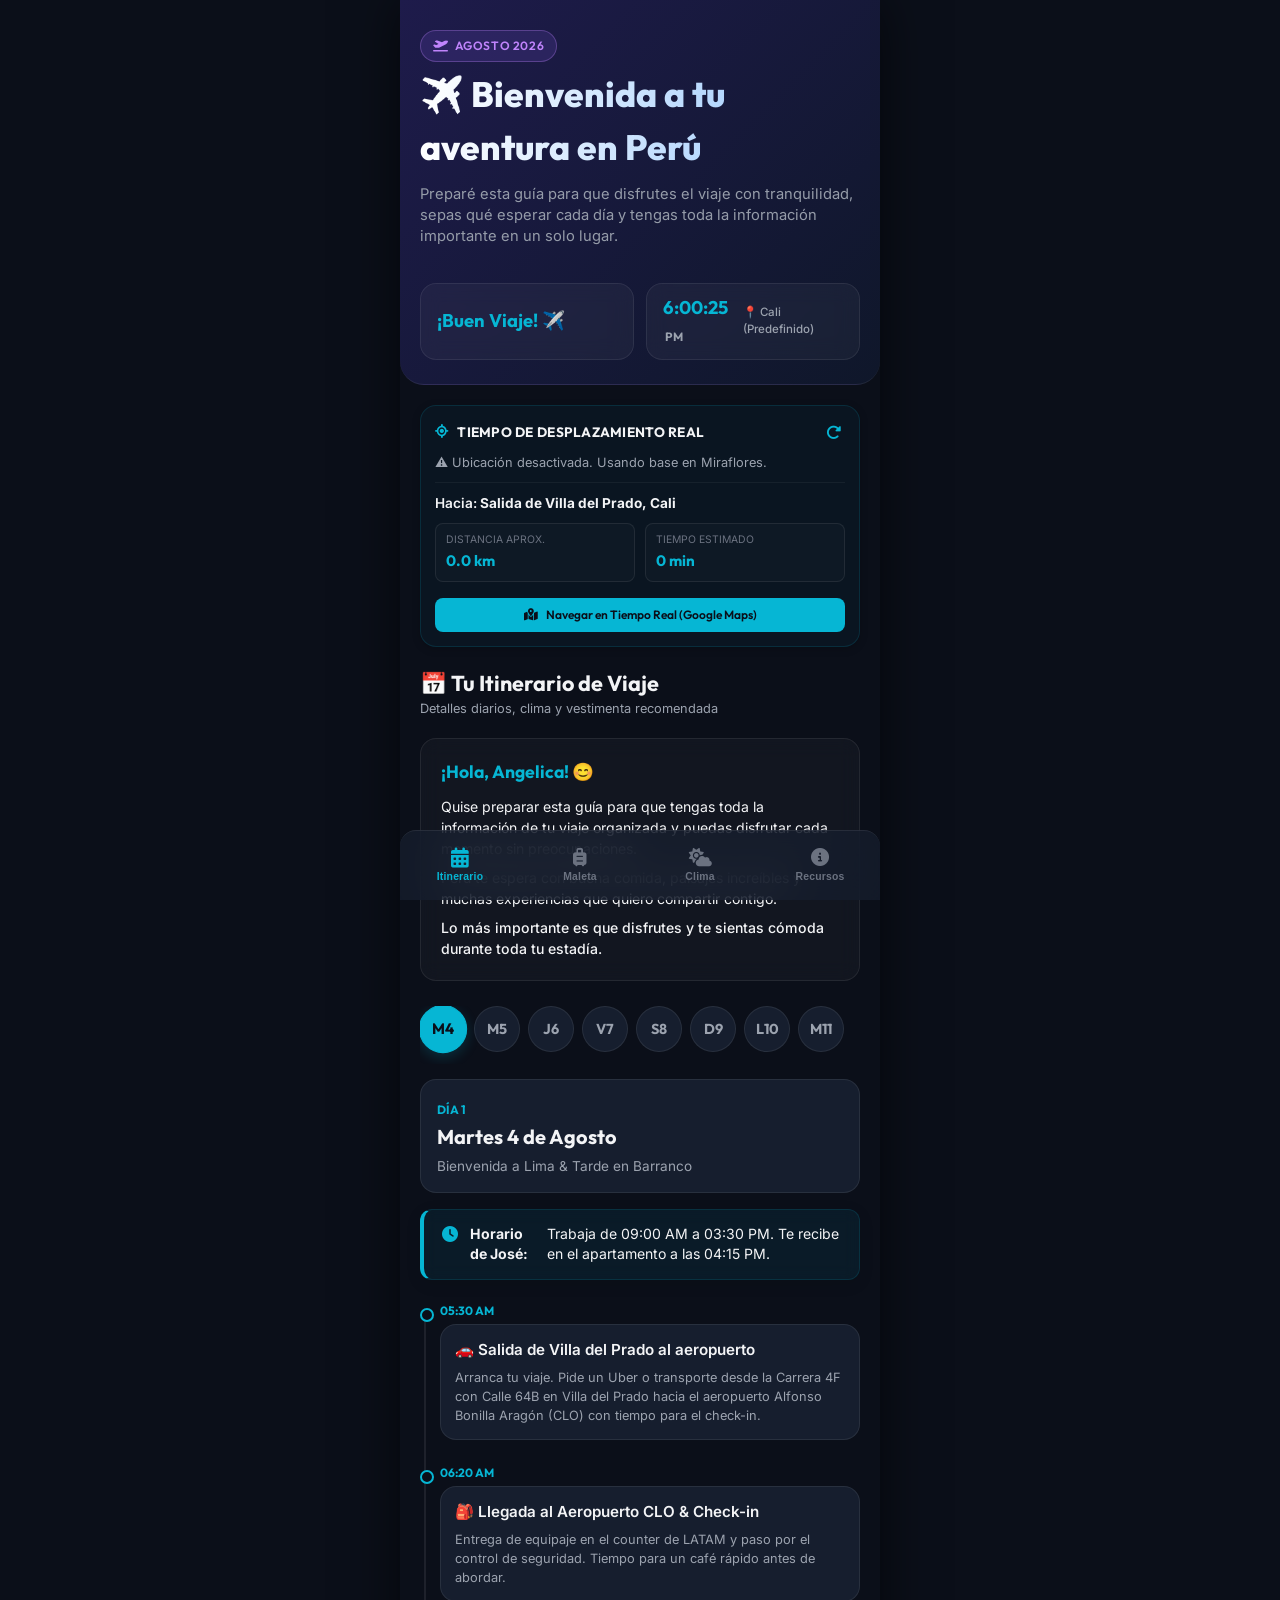
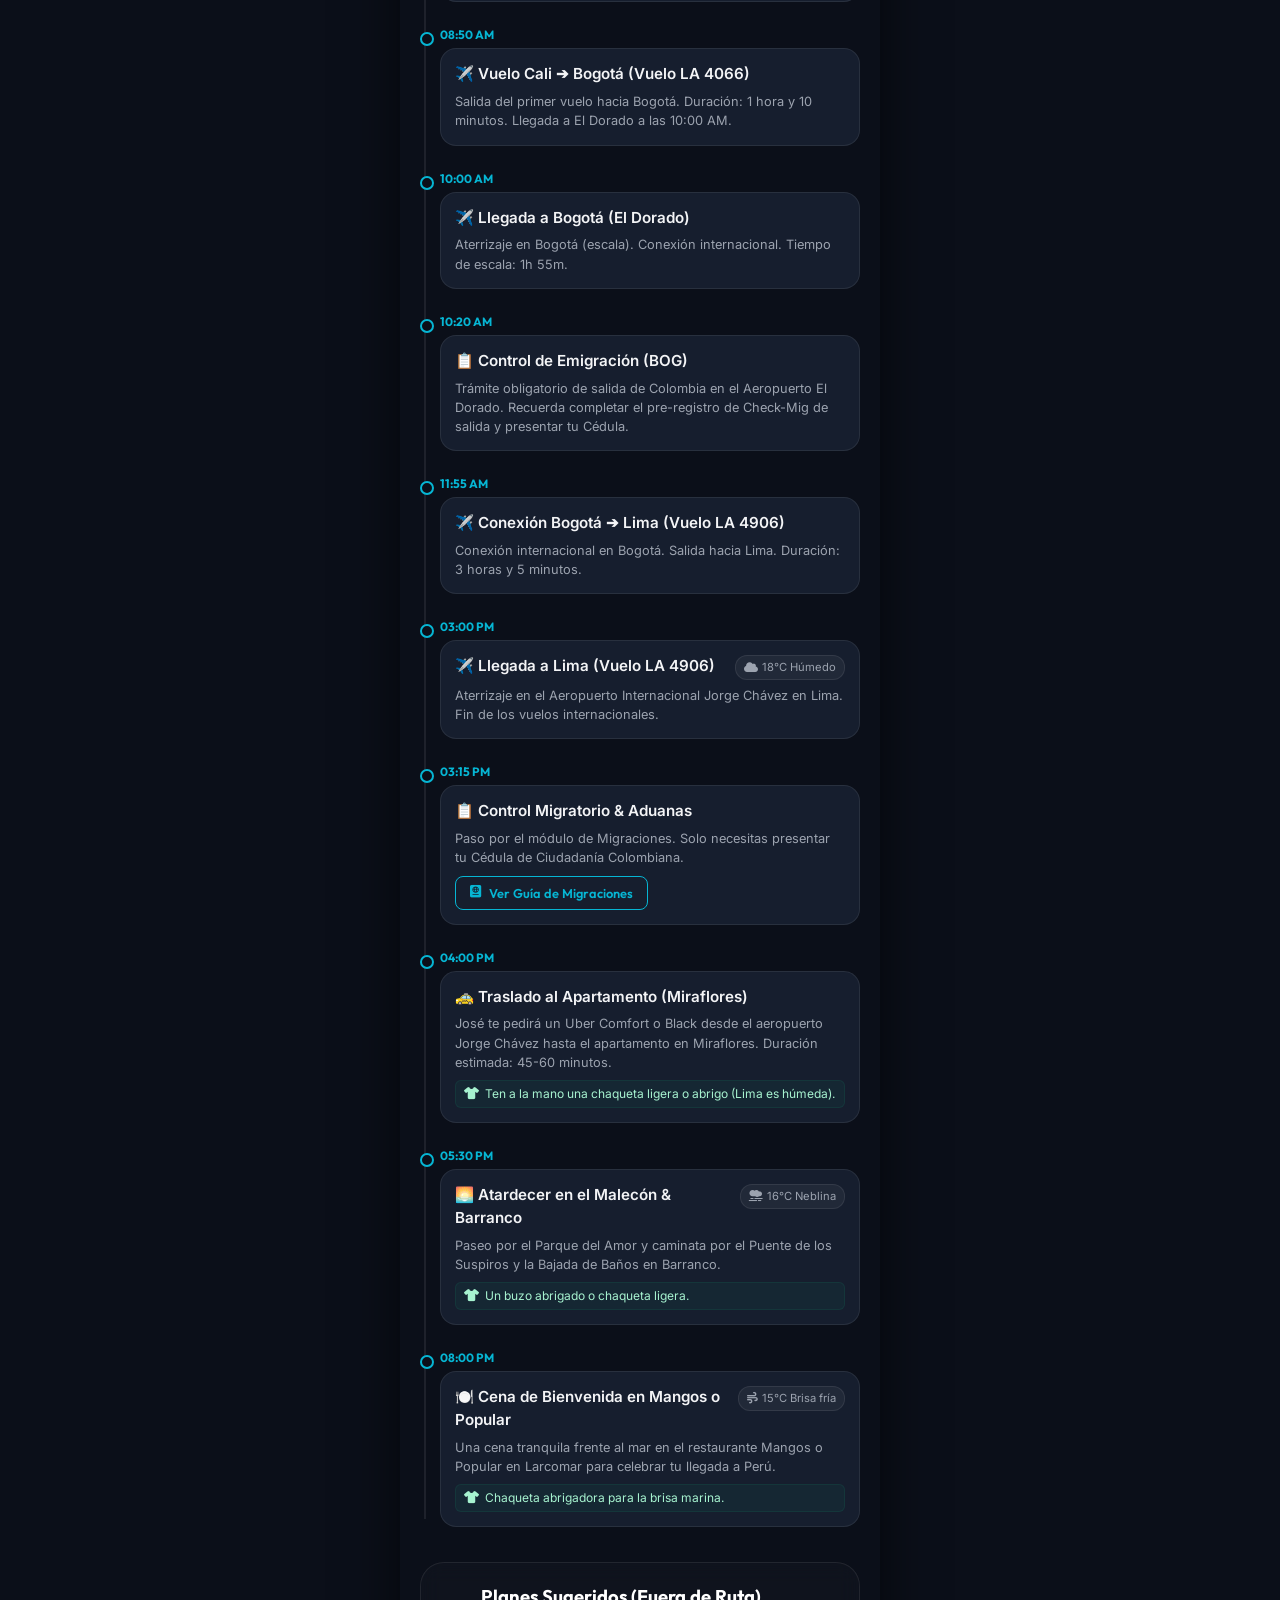
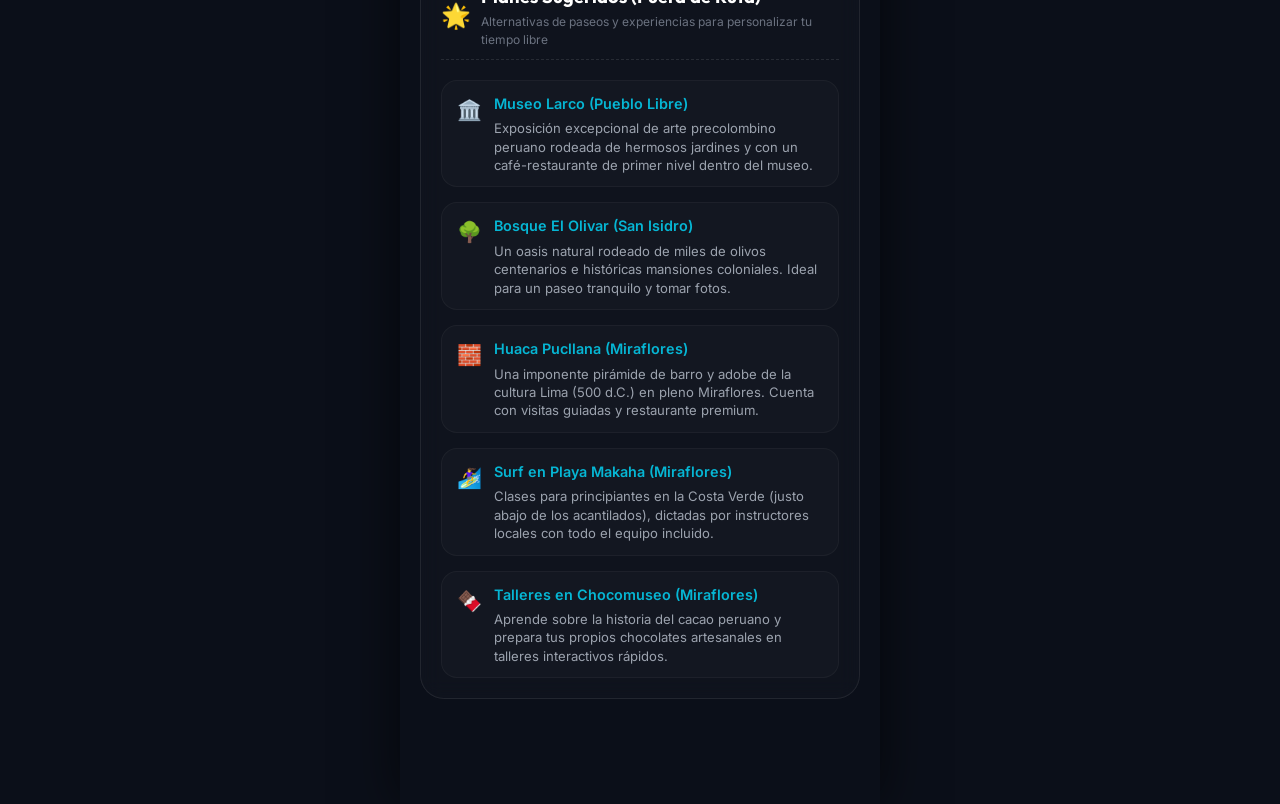
==== commit 74604382: "fix: add cache busters to style and script imports and wrap localStorage in try-catch blocks" ====
--- a/angelica.html
+++ b/angelica.html
@@ -11,7 +11,7 @@
     <!-- FontAwesome for icons -->
     <link rel="stylesheet" href="https://cdnjs.cloudflare.com/ajax/libs/font-awesome/6.4.0/css/all.min.css">
     <!-- Main Style Sheet -->
-    <link rel="stylesheet" href="style.css">
+    <link rel="stylesheet" href="style.css?v=1.0.1">
 </head>
 <body>
     <!-- App Container -->
@@ -905,6 +905,6 @@
     </dialog>
 
     <!-- Main JavaScript Logic -->
-    <script src="app_angelica.js"></script>
+    <script src="app_angelica.js?v=1.0.1"></script>
 </body>
 </html>
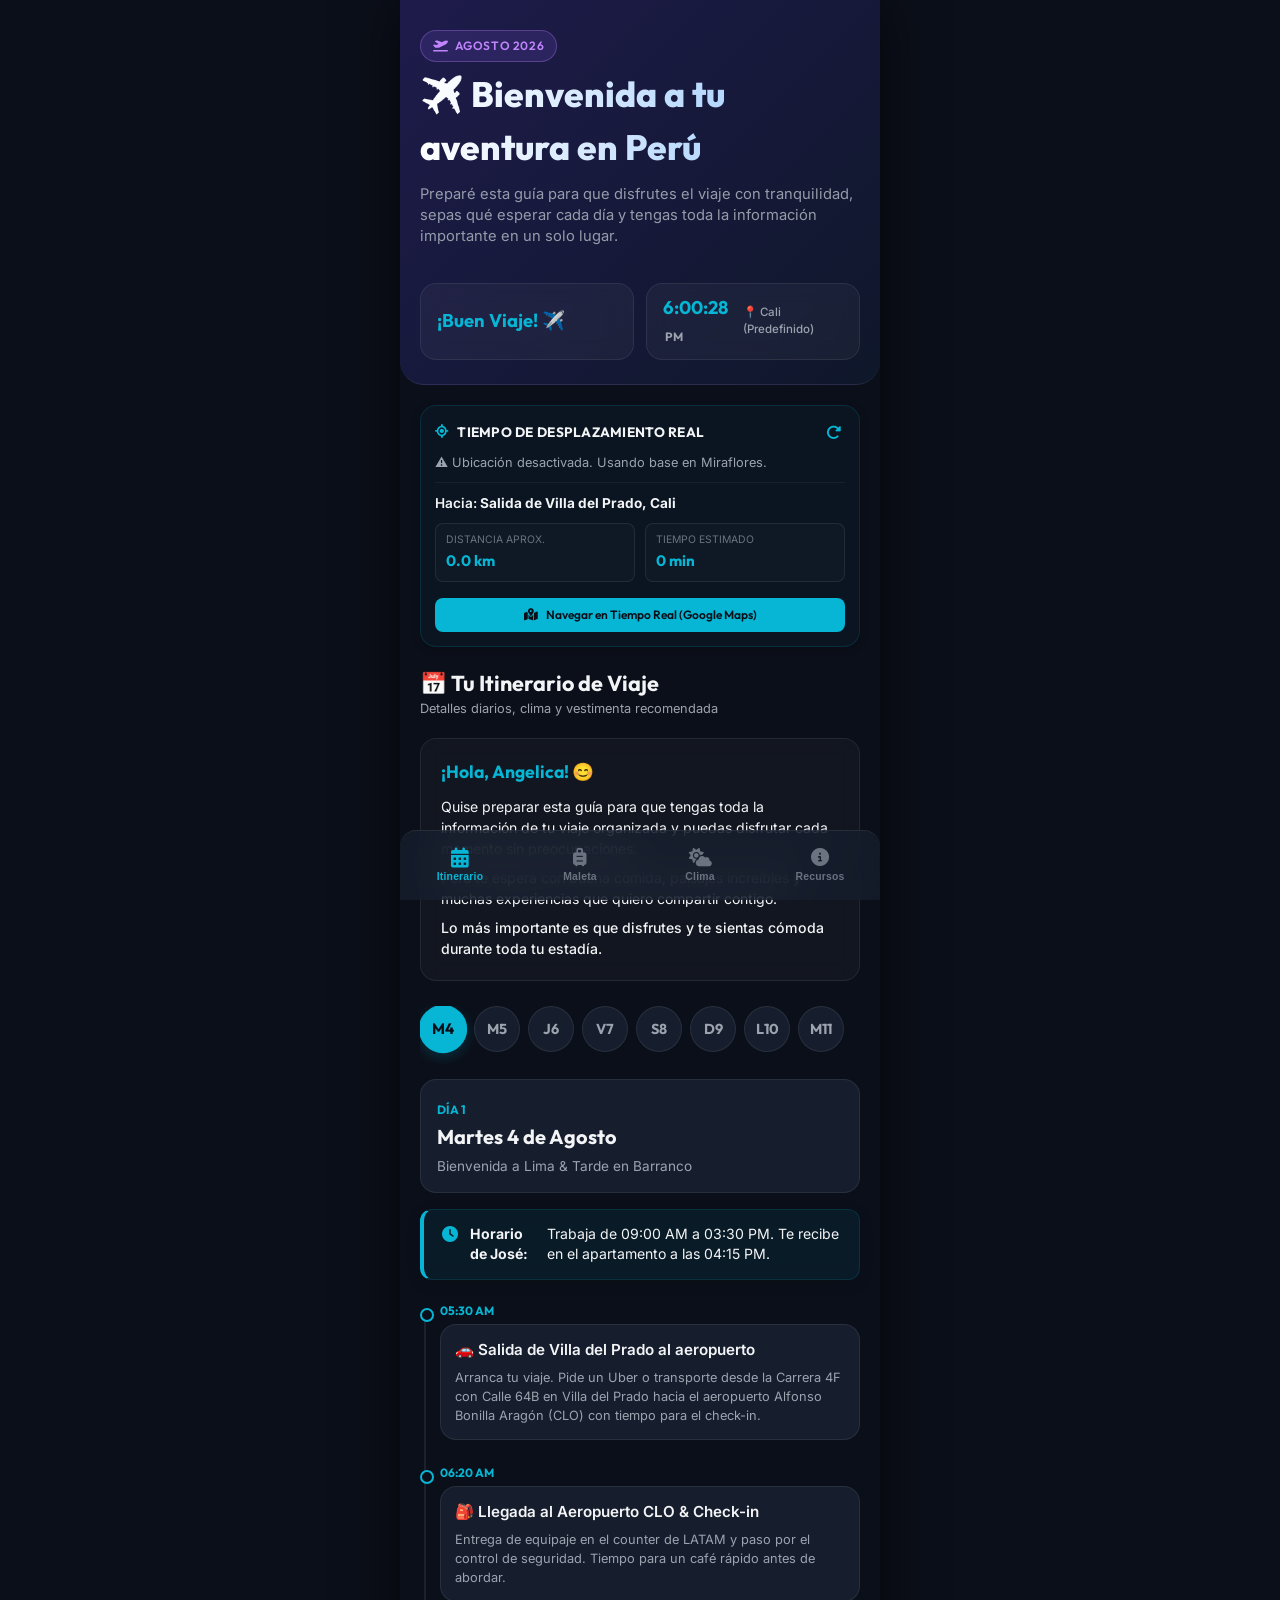
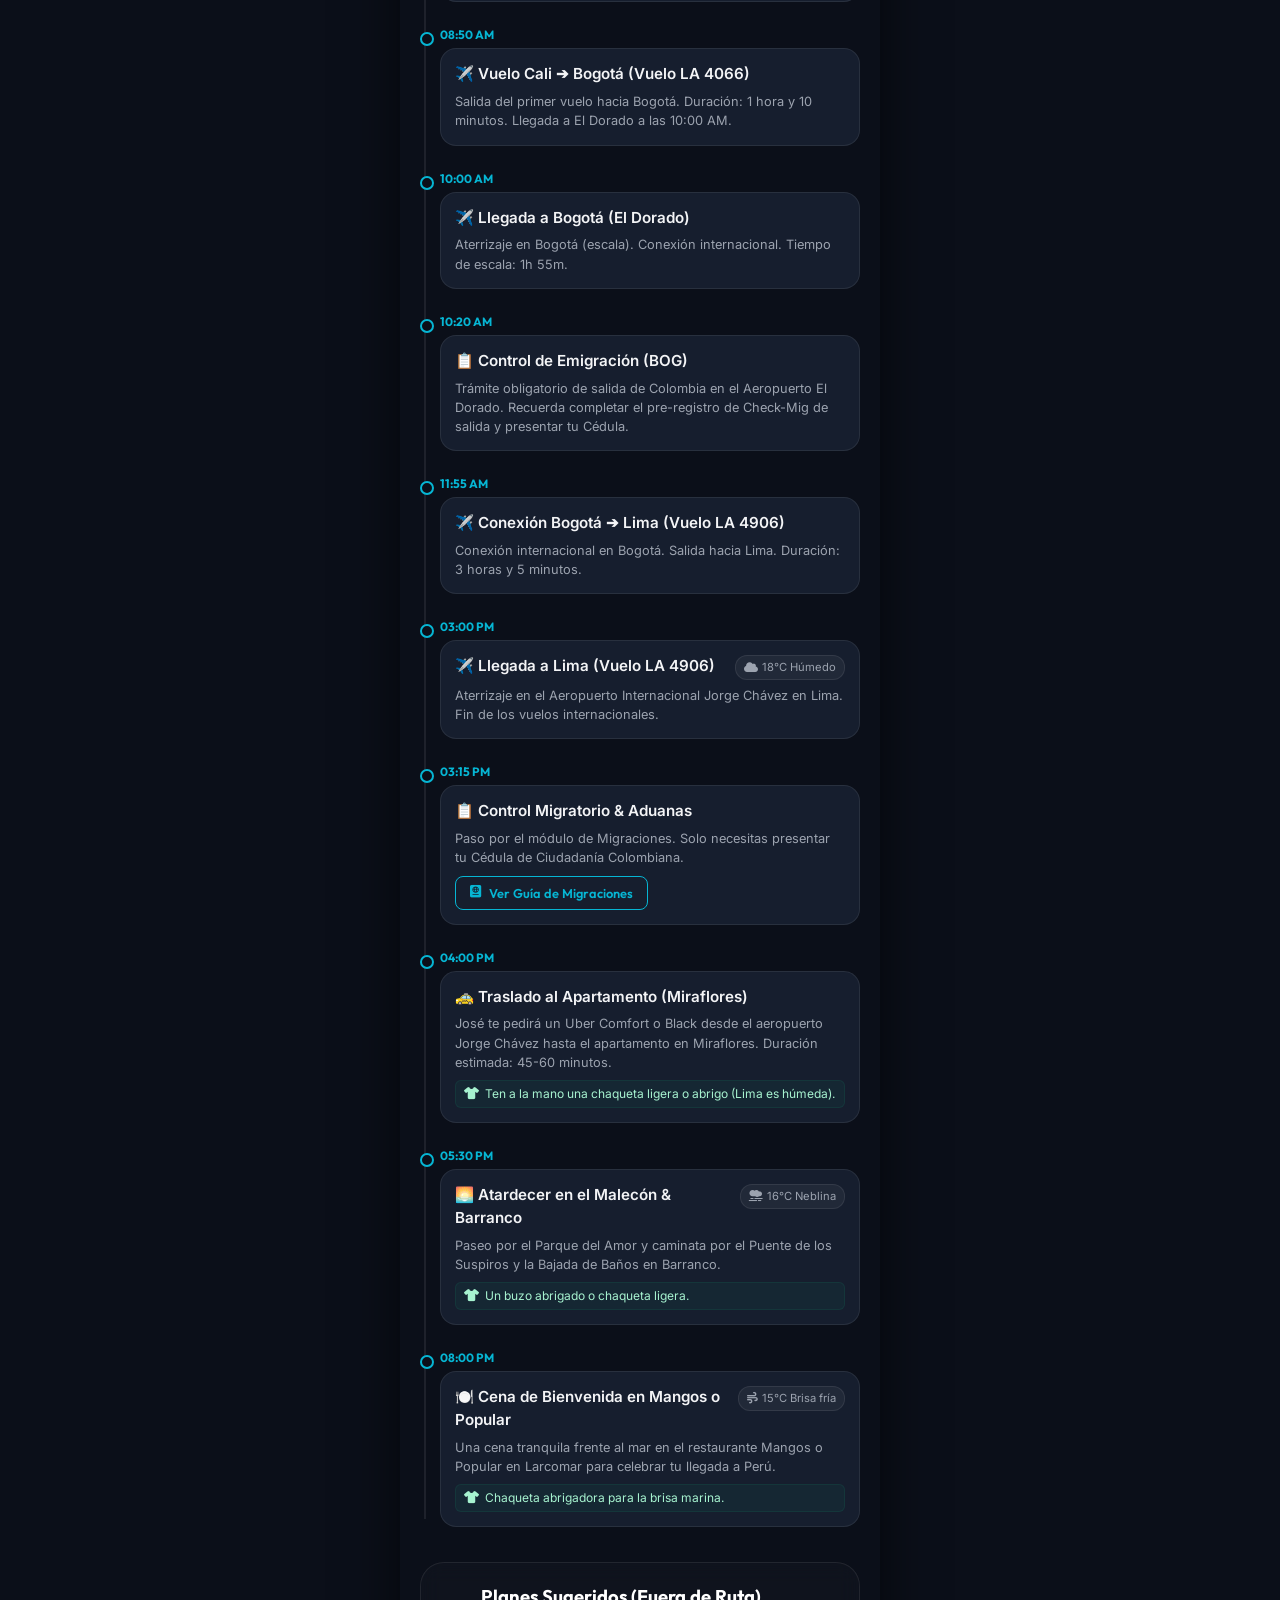
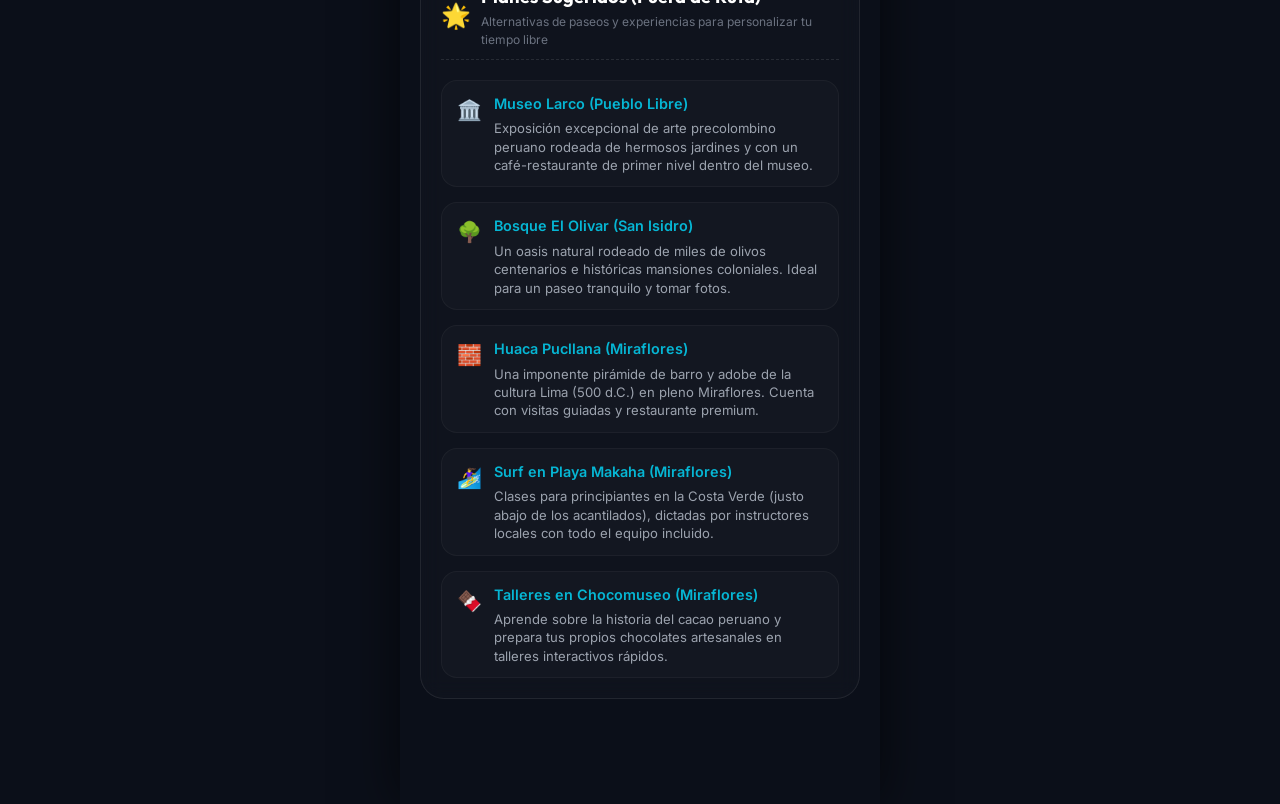
==== commit cae08f10: "fix: annotate Day 1 timeline items with data-owner and bump cache-buster to v=1.0.2" ====
--- a/angelica.html
+++ b/angelica.html
@@ -11,7 +11,7 @@
     <!-- FontAwesome for icons -->
     <link rel="stylesheet" href="https://cdnjs.cloudflare.com/ajax/libs/font-awesome/6.4.0/css/all.min.css">
     <!-- Main Style Sheet -->
-    <link rel="stylesheet" href="style.css?v=1.0.1">
+    <link rel="stylesheet" href="style.css?v=1.0.2">
 </head>
 <body>
     <!-- App Container -->
@@ -905,6 +905,6 @@
     </dialog>
 
     <!-- Main JavaScript Logic -->
-    <script src="app_angelica.js?v=1.0.1"></script>
+    <script src="app_angelica.js?v=1.0.2"></script>
 </body>
 </html>
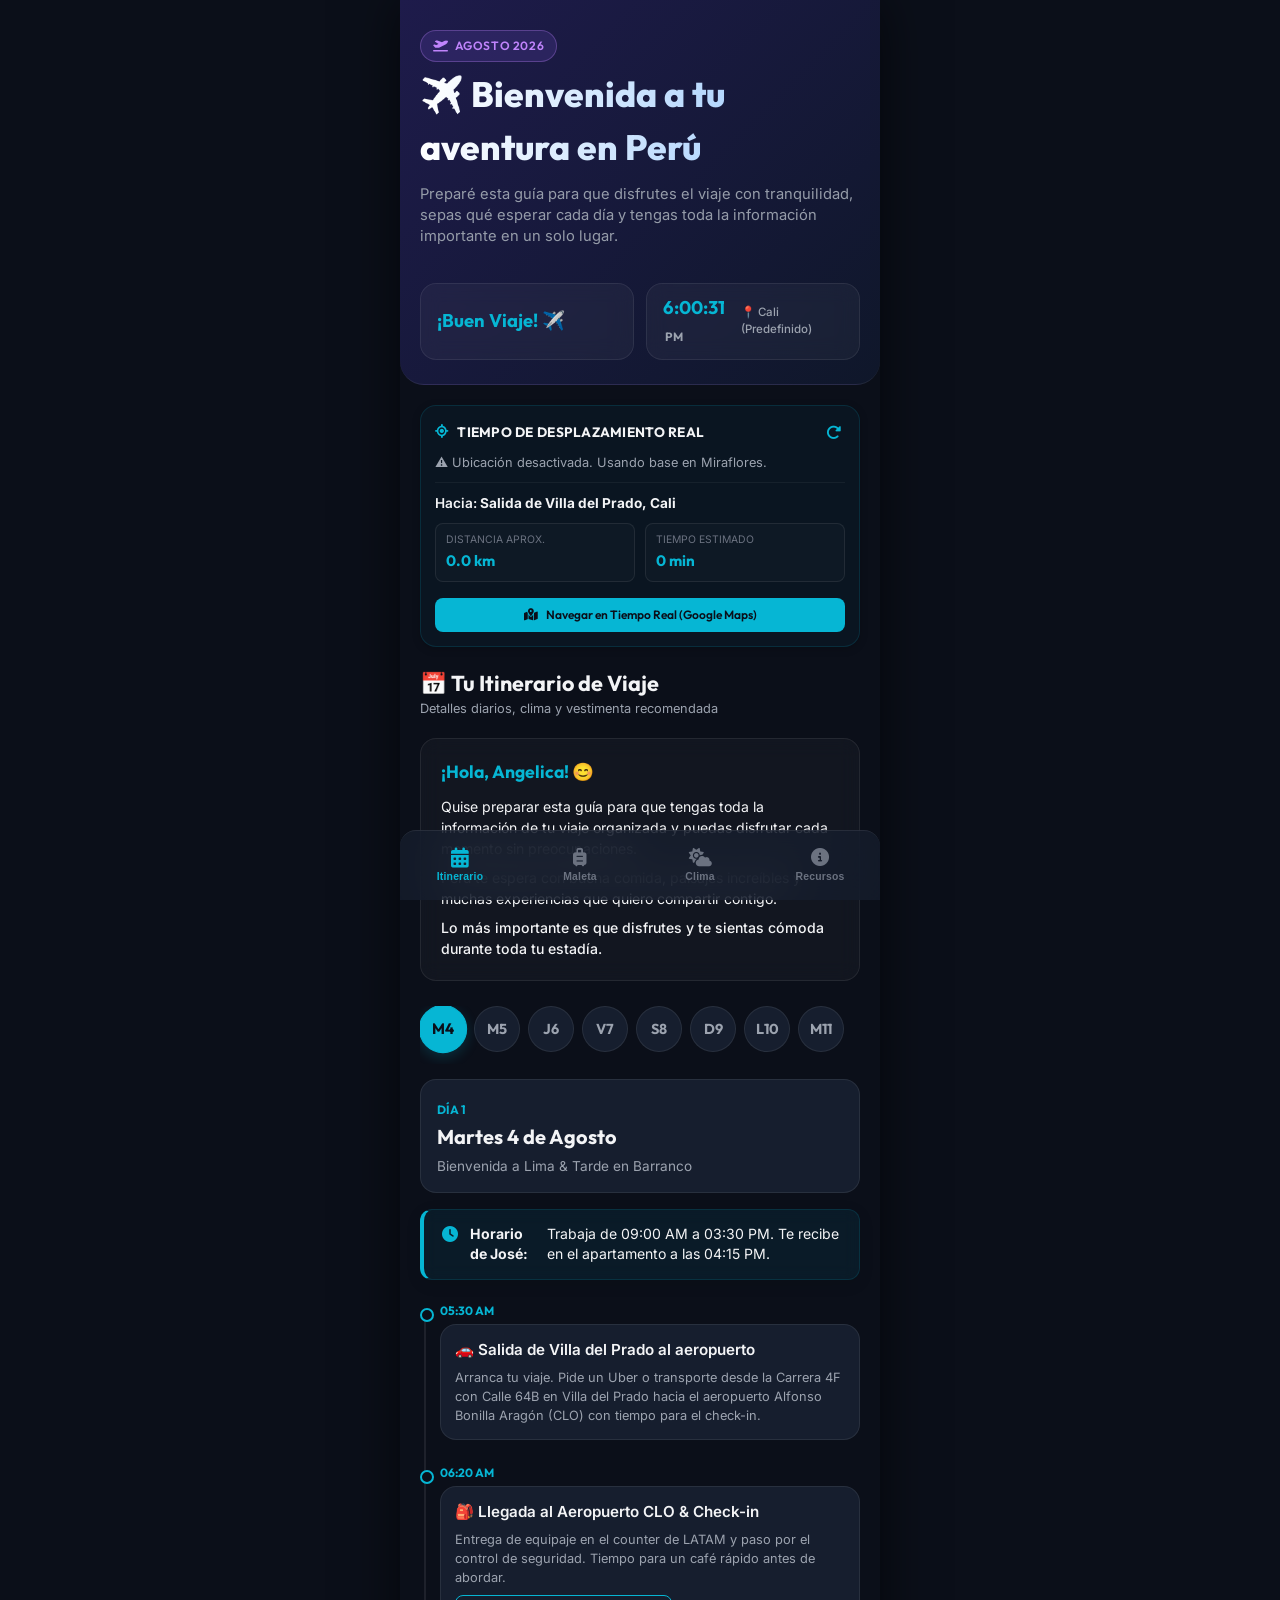
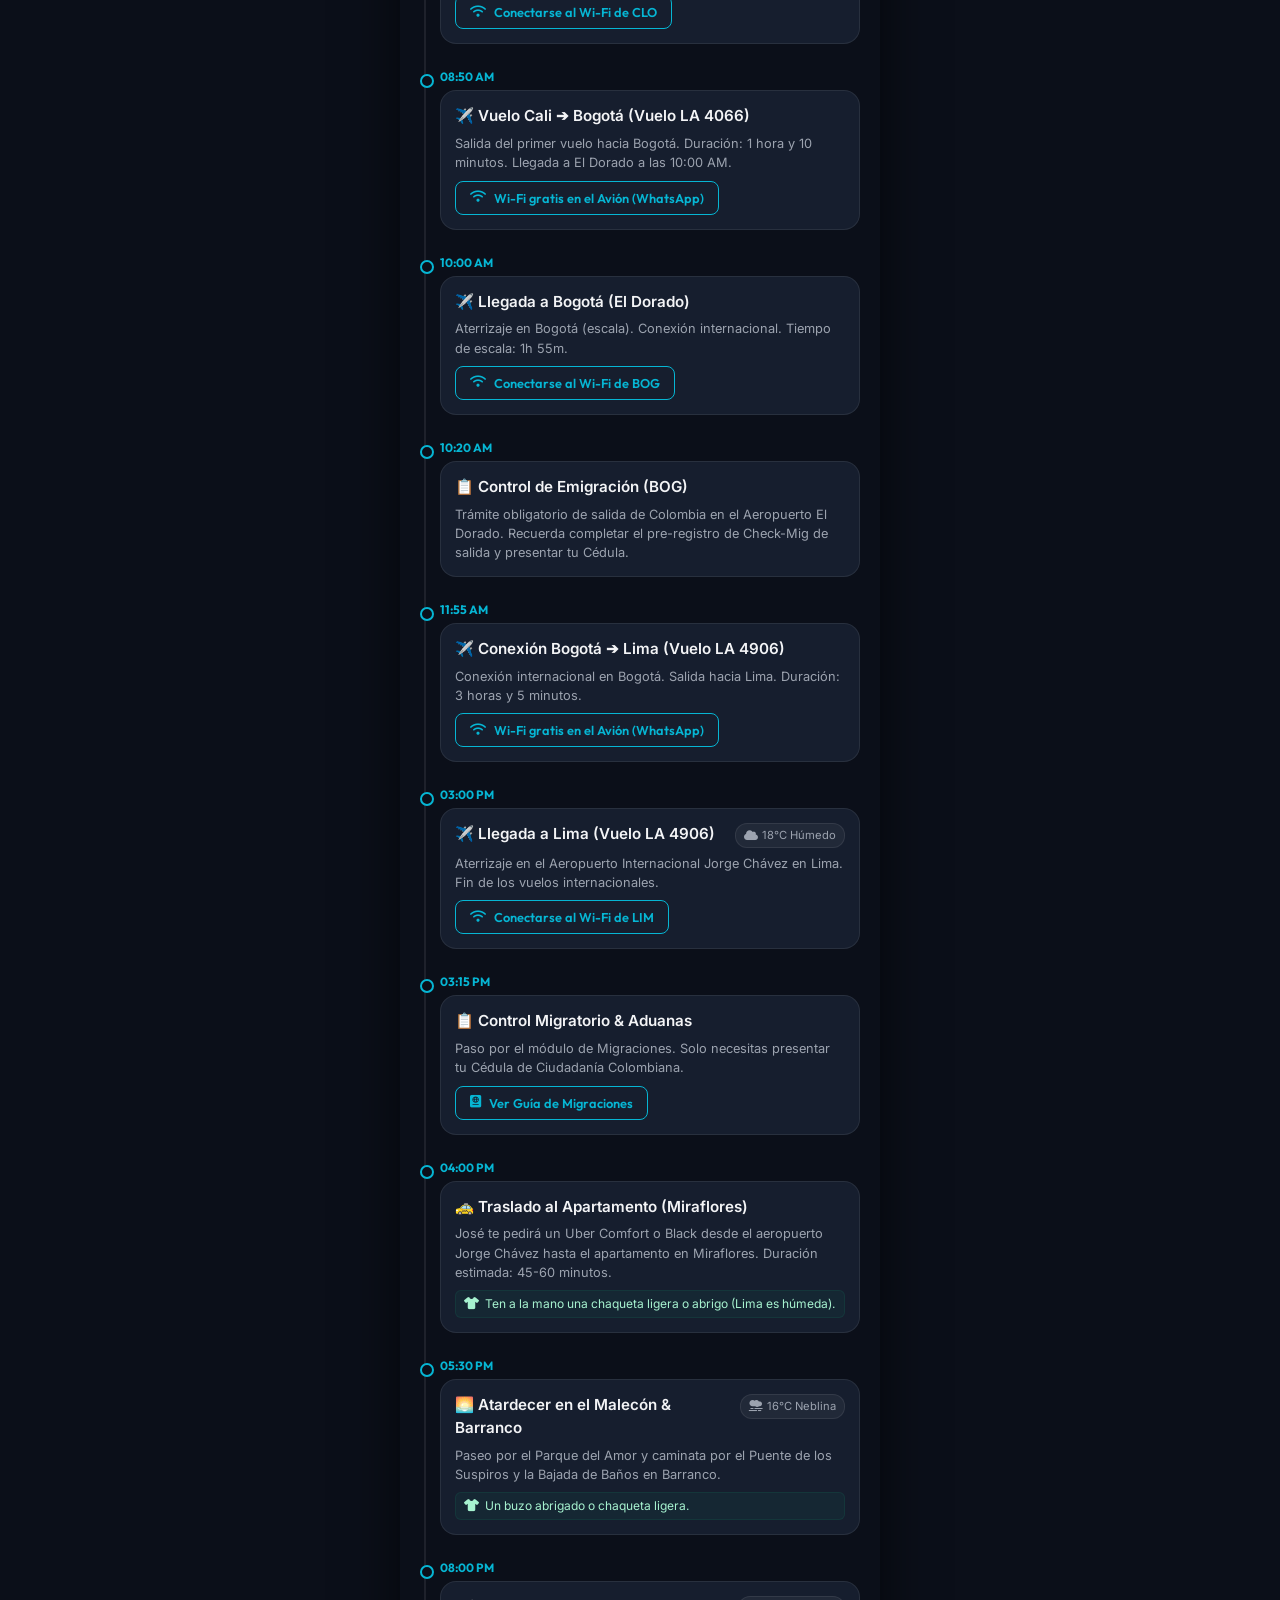
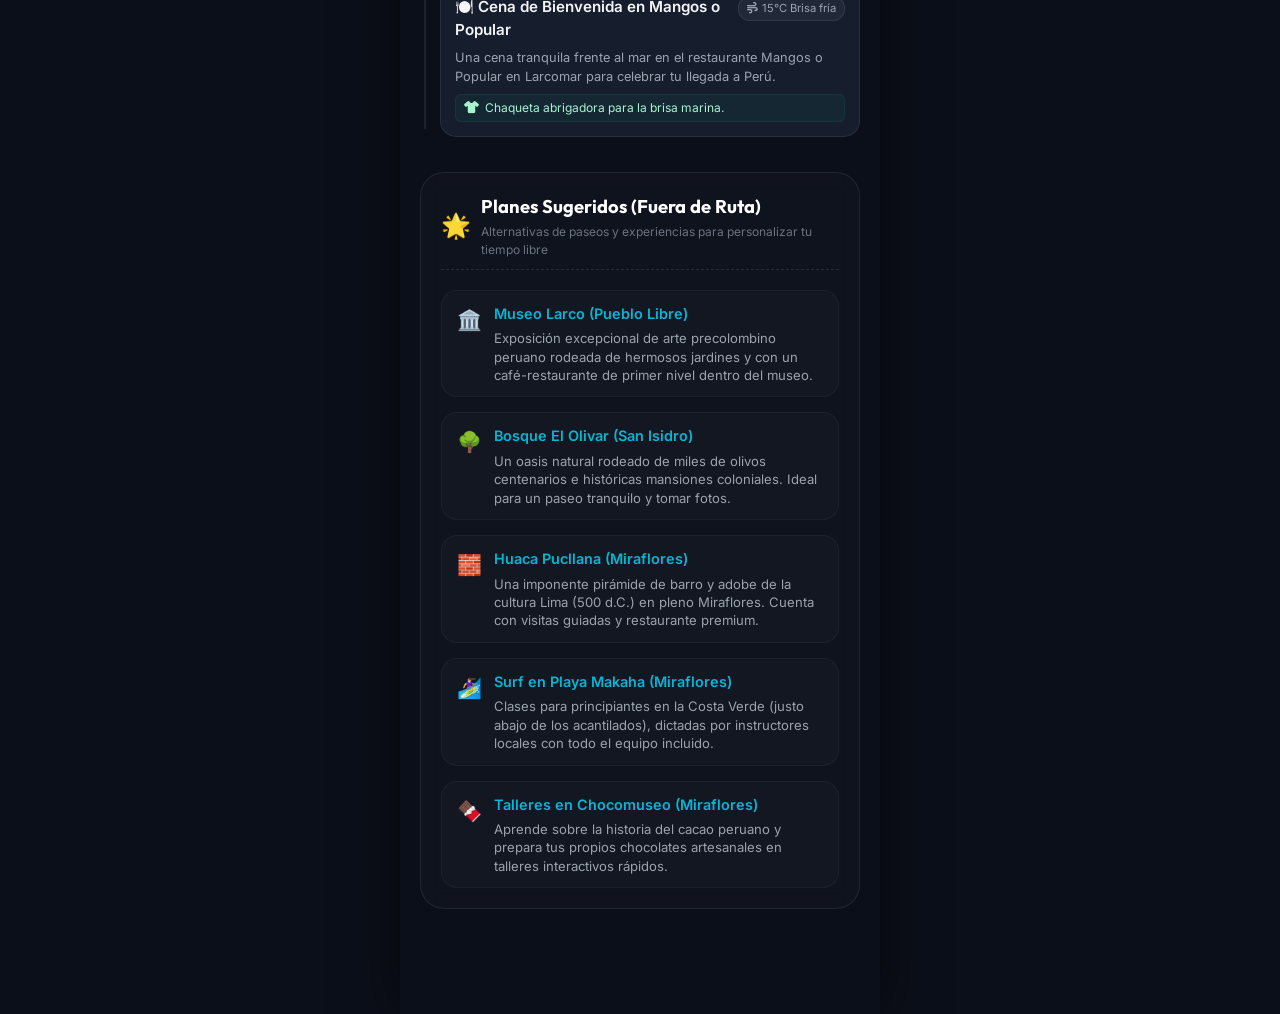
==== commit aa6852b9: "feat: add detailed Wi-Fi connectivity guide modal and buttons to Day 1 flights" ====
--- a/angelica.html
+++ b/angelica.html
@@ -124,6 +124,9 @@
                                         <h4>🎒 Llegada al Aeropuerto CLO & Check-in</h4>
                                     </div>
                                     <p>Entrega de equipaje en el counter de LATAM y paso por el control de seguridad. Tiempo para un café rápido antes de abordar.</p>
+                                    <button class="btn btn-sm btn-outline" style="margin-top: 8px; border-color: var(--primary); color: var(--primary);" onclick="document.getElementById('wifi-dialog').showModal()">
+                                        <i class="fa-solid fa-wifi"></i> Conectarse al Wi-Fi de CLO
+                                    </button>
                                 </div>
                             </li>
                             <li data-lat="3.5430" data-lon="-76.3816" data-name="Aeropuerto Alfonso Bonilla Aragón (CLO)">
@@ -133,6 +136,9 @@
                                         <h4>✈️ Vuelo Cali ➔ Bogotá (Vuelo LA 4066)</h4>
                                     </div>
                                     <p>Salida del primer vuelo hacia Bogotá. Duración: 1 hora y 10 minutos. Llegada a El Dorado a las 10:00 AM.</p>
+                                    <button class="btn btn-sm btn-outline" style="margin-top: 8px; border-color: var(--primary); color: var(--primary);" onclick="document.getElementById('wifi-dialog').showModal()">
+                                        <i class="fa-solid fa-wifi"></i> Wi-Fi gratis en el Avión (WhatsApp)
+                                    </button>
                                 </div>
                             </li>
                             <li data-lat="4.7016" data-lon="-74.1469" data-name="Aeropuerto El Dorado (BOG)">
@@ -142,6 +148,9 @@
                                         <h4>✈️ Llegada a Bogotá (El Dorado)</h4>
                                     </div>
                                     <p>Aterrizaje en Bogotá (escala). Conexión internacional. Tiempo de escala: 1h 55m.</p>
+                                    <button class="btn btn-sm btn-outline" style="margin-top: 8px; border-color: var(--primary); color: var(--primary);" onclick="document.getElementById('wifi-dialog').showModal()">
+                                        <i class="fa-solid fa-wifi"></i> Conectarse al Wi-Fi de BOG
+                                    </button>
                                 </div>
                             </li>
                             <li data-lat="4.7016" data-lon="-74.1469" data-name="Migración de Salida BOG">
@@ -160,6 +169,9 @@
                                         <h4>✈️ Conexión Bogotá ➔ Lima (Vuelo LA 4906)</h4>
                                     </div>
                                     <p>Conexión internacional en Bogotá. Salida hacia Lima. Duración: 3 horas y 5 minutos.</p>
+                                    <button class="btn btn-sm btn-outline" style="margin-top: 8px; border-color: var(--primary); color: var(--primary);" onclick="document.getElementById('wifi-dialog').showModal()">
+                                        <i class="fa-solid fa-wifi"></i> Wi-Fi gratis en el Avión (WhatsApp)
+                                    </button>
                                 </div>
                             </li>
                             <li data-lat="-12.0240" data-lon="-77.1120" data-name="Aeropuerto Jorge Chávez (LIM)">
@@ -170,6 +182,9 @@
                                         <span class="weather-tag"><i class="fa-solid fa-cloud"></i> 18°C Húmedo</span>
                                     </div>
                                     <p>Aterrizaje en el Aeropuerto Internacional Jorge Chávez en Lima. Fin de los vuelos internacionales.</p>
+                                    <button class="btn btn-sm btn-outline" style="margin-top: 8px; border-color: var(--primary); color: var(--primary);" onclick="document.getElementById('wifi-dialog').showModal()">
+                                        <i class="fa-solid fa-wifi"></i> Conectarse al Wi-Fi de LIM
+                                    </button>
                                 </div>
                             </li>
                             <li data-lat="-12.0240" data-lon="-77.1120" data-name="Paso por Migraciones">
@@ -829,6 +844,18 @@
                             <div><strong>Lima - Cusco:</strong> <code>KDI*** / KMT*** (Ver WhatsApp)</code></div>
                         </div>
                         <a href="https://www.latamairlines.com/" target="_blank" class="btn btn-sm btn-primary"><i class="fa-solid fa-plane"></i> Web de LATAM</a>
+                    </div>
+
+                    <div class="resource-card">
+                        <h3>📡 Guía de Conectividad (Wi-Fi)</h3>
+                        <p>Instrucciones detalladas para conectarte al Wi-Fi del avión (LATAM Play) y de todos los aeropuertos de tu ruta.</p>
+                        <button onclick="document.getElementById('wifi-dialog').showModal()" class="btn btn-sm btn-outline"><i class="fa-solid fa-wifi"></i> Abrir Guía de Wi-Fi</button>
+                    </div>
+
+                    <div class="resource-card">
+                        <h3>📋 Control Migratorio (Perú)</h3>
+                        <p>Preguntas frecuentes, requisitos y dirección de hospedaje en Miraflores para presentar en migraciones al llegar a Lima.</p>
+                        <button onclick="document.getElementById('migration-dialog').showModal()" class="btn btn-sm btn-outline"><i class="fa-solid fa-passport"></i> Abrir Guía de Migraciones</button>
                     </div>
 
                     <div class="resource-card">
@@ -904,6 +931,49 @@
         </div>
     </dialog>
 
+    <!-- Dialog para WiFi y Conectividad -->
+    <dialog id="wifi-dialog">
+        <div class="dialog-header">
+            <h3>📡 Guía de Conectividad Wi-Fi (Vuelos y Aeropuertos)</h3>
+            <button class="dialog-close" onclick="document.getElementById('wifi-dialog').close()"><i class="fa-solid fa-xmark"></i></button>
+        </div>
+        <div class="dialog-body">
+            <p>Sigue estos pasos detallados para mantenerte conectada y chatear con José en todo momento:</p>
+            
+            <h4>✈️ 1. Durante los Vuelos (LATAM Play - ¡Gratis para WhatsApp!)</h4>
+            <ul>
+                <li><strong>Modo Avión:</strong> Activa el <em>Modo Avión</em> en tu celular antes del despegue.</li>
+                <li><strong>Activar Wi-Fi:</strong> Enciende el Wi-Fi de tu celular (sin quitar el Modo Avión) y conéctate a la red <strong><code>LATAM Play</code></strong>.</li>
+                <li><strong>Acceder al Portal:</strong> Abre tu navegador web favorito (Chrome, Safari). Debería abrirse automáticamente. Si no lo hace, escribe en la barra de direcciones: <strong><code>latamplay.com</code></strong></li>
+                <li><strong>Activar Mensajería Gratis:</strong> Busca la sección de <em>"Mensajería gratis"</em> o <em>"Chatea gratis"</em> en la página y actívala. Esto te permitirá enviar y recibir mensajes de texto por <strong>WhatsApp, iMessage y Messenger</strong> de forma ilimitada durante todo el vuelo sin costo.</li>
+            </ul>
+            
+            <h4>🇨🇴 2. Aeropuerto de Cali (CLO - Alfonso Bonilla Aragón)</h4>
+            <ul>
+                <li><strong>Red Wi-Fi:</strong> Busca y conéctate a la red <strong><code>WIFI GRATIS AEROCALI</code></strong> o <strong><code>Aerocali</code></strong>.</li>
+                <li><strong>Registro:</strong> Abre tu navegador, espera a que cargue el portal, acepta los términos y condiciones de Aerocali, y presiona "Conectar". Tendrás internet gratis de forma temporal (puedes reconectarte si se vence).</li>
+            </ul>
+            
+            <h4>🇨🇴 3. Aeropuerto de Bogotá (BOG - El Dorado)</h4>
+            <ul>
+                <li><strong>Red Wi-Fi:</strong> Conéctate a la red <strong><code>.EL DORADO FREE WIFI</code></strong> o <strong><code>Bogota El Dorado Free Wi-Fi</code></strong>.</li>
+                <li><strong>Registro:</strong> Abre el navegador, espera a que cargue el portal, haz clic en <strong>"Acceso Gratuito"</strong> (o "Free Access"), acepta los términos y listo. La conexión en El Dorado es de alta velocidad e ilimitada.</li>
+            </ul>
+            
+            <h4>🇵🇪 4. Aeropuerto de Lima (LIM - Jorge Chávez)</h4>
+            <ul>
+                <li><strong>Red Wi-Fi:</strong> Conéctate a la red <strong><code>WIFI_AEROPUERTO_LIMA</code></strong> o <strong><code>.WIFI_AEROPUERTO</code></strong>.</li>
+                <li><strong>Registro:</strong> Al conectarte, se abrirá la página de registro de LAP (Lima Airport Partners). Selecciona la opción de internet gratuito, acepta los términos y haz clic en continuar. Ofrece acceso gratuito e ilimitado.</li>
+            </ul>
+            
+            <h4>🇵🇪 5. Aeropuerto de Cusco (CUZ - Velasco Astete)</h4>
+            <ul>
+                <li><strong>Red Wi-Fi:</strong> Conéctate a la red <strong><code>Cusco Airport Free WiFi</code></strong> si se encuentra activa.</li>
+                <li><strong>Nota:</strong> En Cusco la señal gratuita suele ser más débil o intermitente en las salas de embarque. Si necesitas conectarte con urgencia, intenta acercarte al hall principal o cerca de los counters.</li>
+            </ul>
+        </div>
+    </dialog>
+
     <!-- Main JavaScript Logic -->
     <script src="app_angelica.js?v=1.0.2"></script>
 </body>
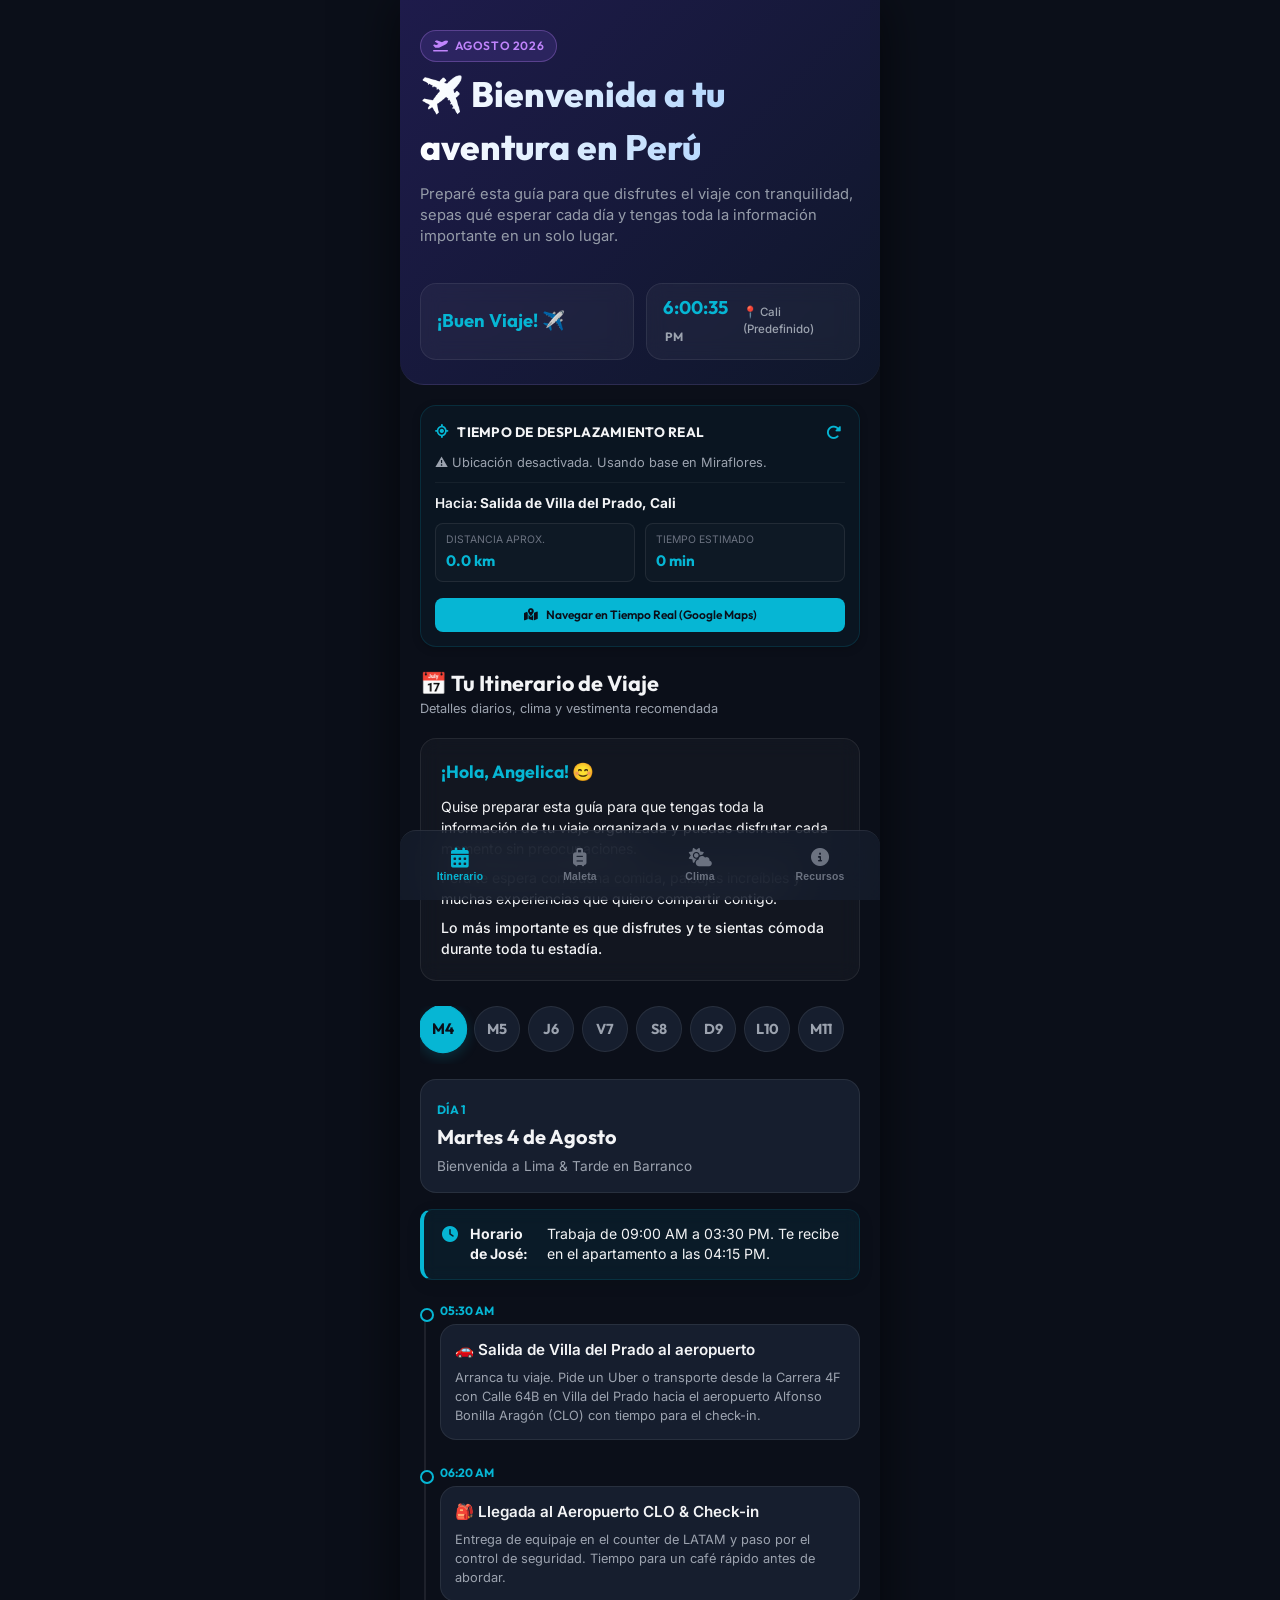
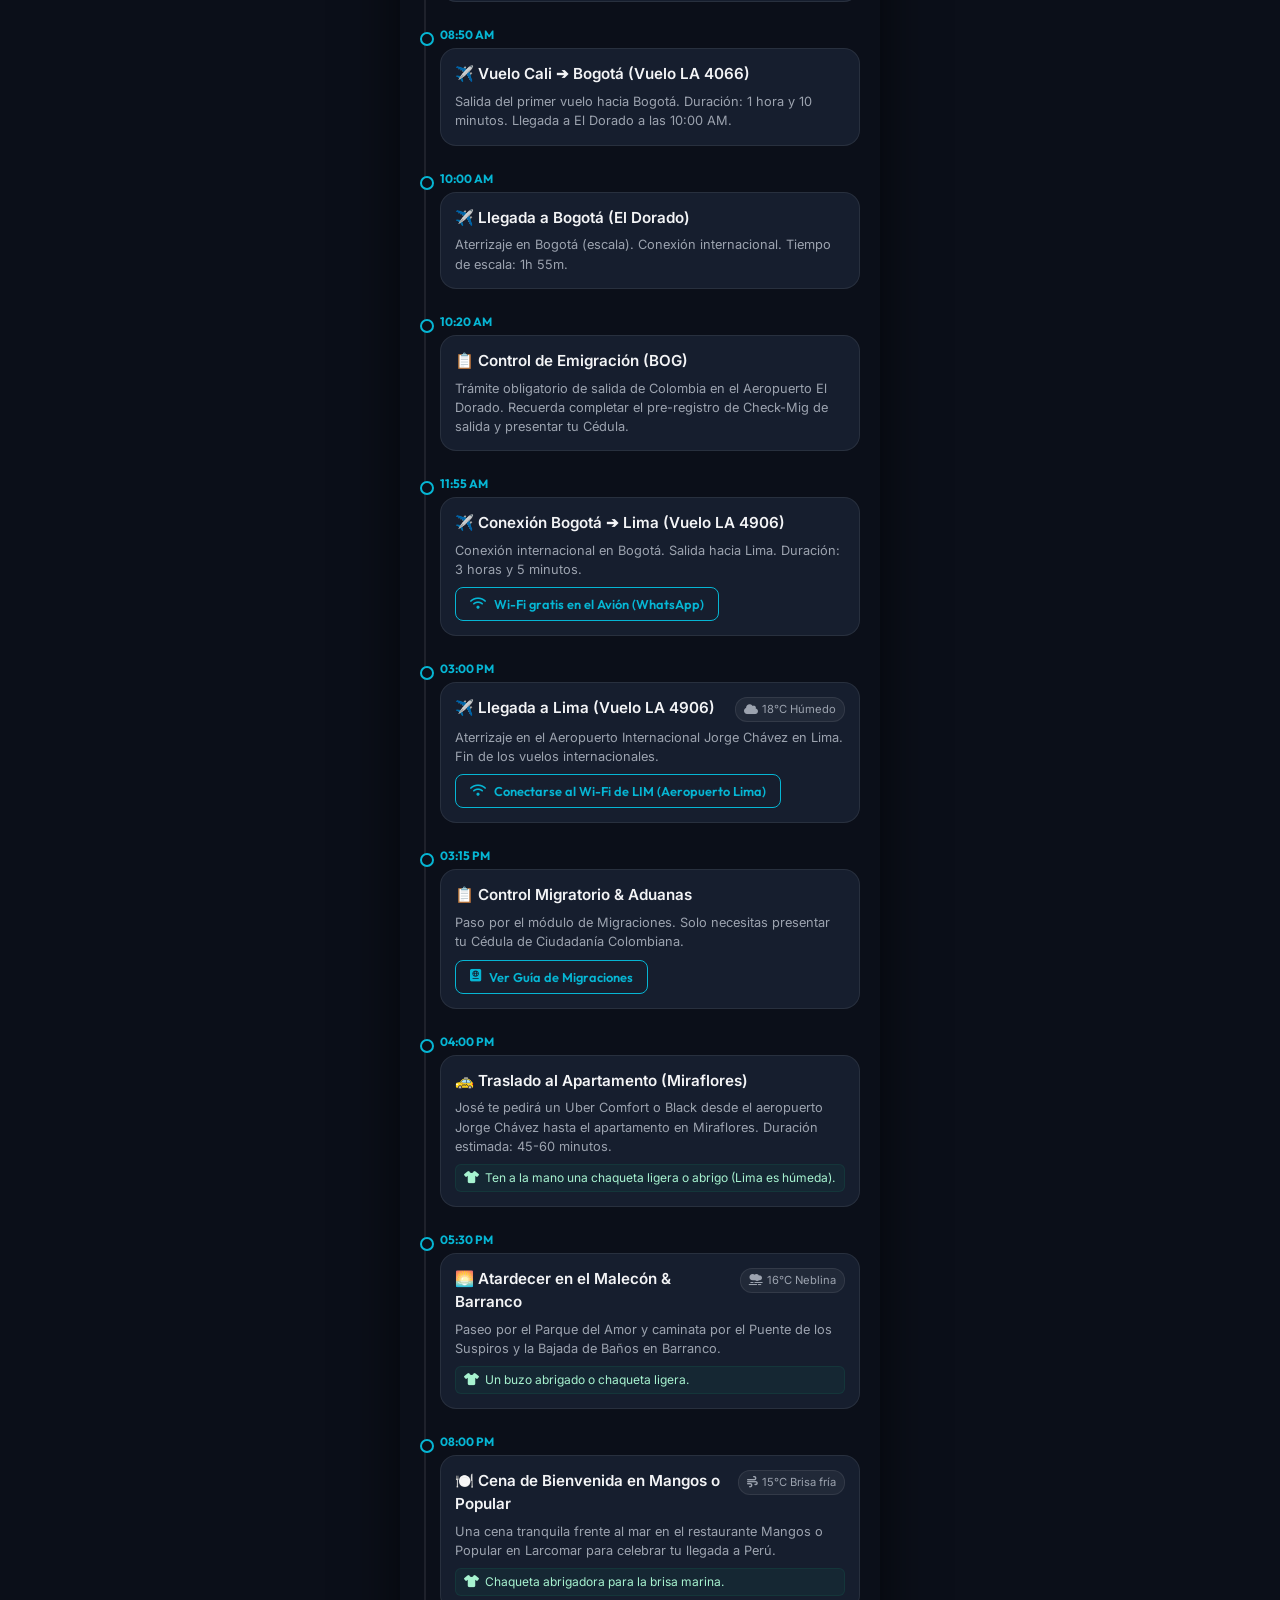
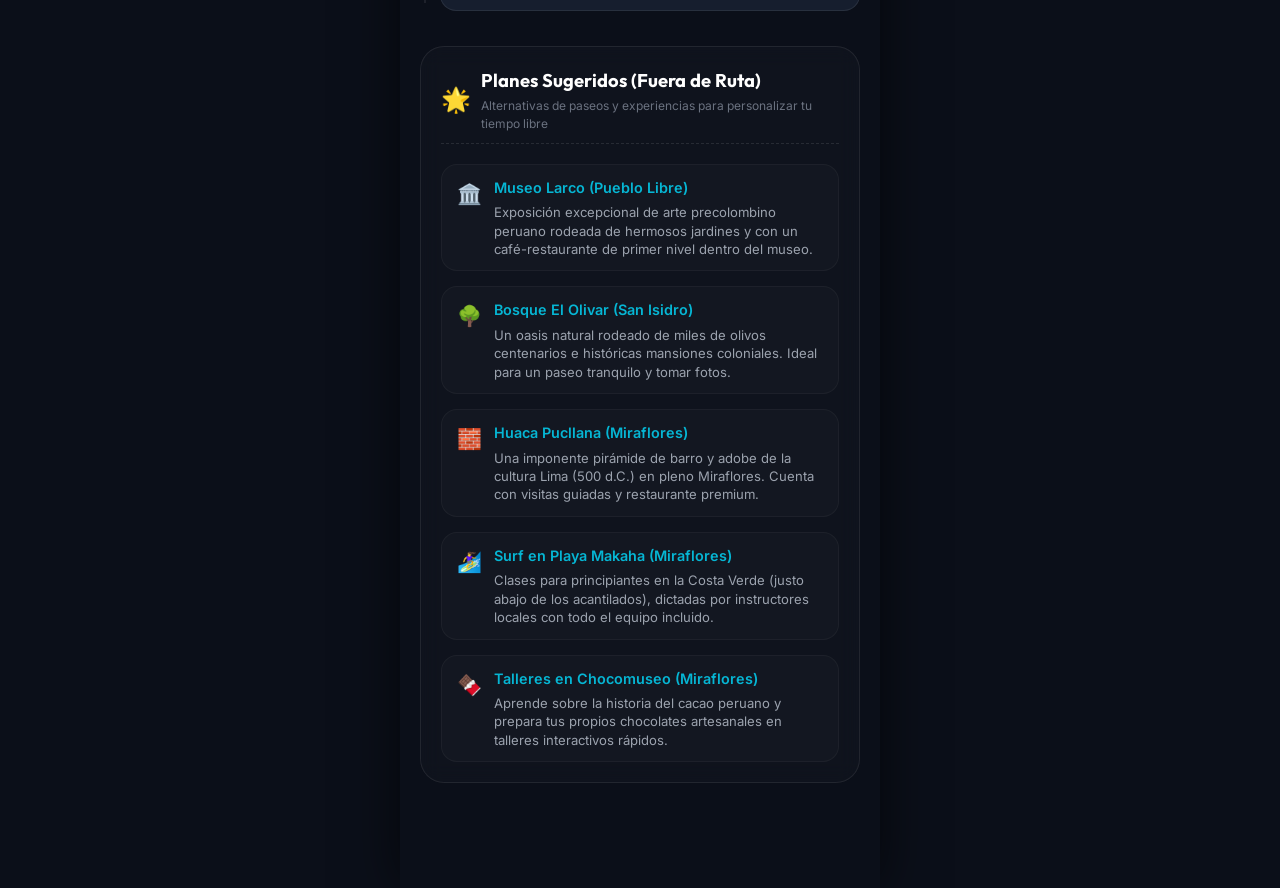
==== commit 39c6e77d: "feat: refine Wi-Fi connectivity guide to target only international segments outside Colombia" ====
--- a/angelica.html
+++ b/angelica.html
@@ -124,9 +124,6 @@
                                         <h4>🎒 Llegada al Aeropuerto CLO & Check-in</h4>
                                     </div>
                                     <p>Entrega de equipaje en el counter de LATAM y paso por el control de seguridad. Tiempo para un café rápido antes de abordar.</p>
-                                    <button class="btn btn-sm btn-outline" style="margin-top: 8px; border-color: var(--primary); color: var(--primary);" onclick="document.getElementById('wifi-dialog').showModal()">
-                                        <i class="fa-solid fa-wifi"></i> Conectarse al Wi-Fi de CLO
-                                    </button>
                                 </div>
                             </li>
                             <li data-lat="3.5430" data-lon="-76.3816" data-name="Aeropuerto Alfonso Bonilla Aragón (CLO)">
@@ -136,9 +133,6 @@
                                         <h4>✈️ Vuelo Cali ➔ Bogotá (Vuelo LA 4066)</h4>
                                     </div>
                                     <p>Salida del primer vuelo hacia Bogotá. Duración: 1 hora y 10 minutos. Llegada a El Dorado a las 10:00 AM.</p>
-                                    <button class="btn btn-sm btn-outline" style="margin-top: 8px; border-color: var(--primary); color: var(--primary);" onclick="document.getElementById('wifi-dialog').showModal()">
-                                        <i class="fa-solid fa-wifi"></i> Wi-Fi gratis en el Avión (WhatsApp)
-                                    </button>
                                 </div>
                             </li>
                             <li data-lat="4.7016" data-lon="-74.1469" data-name="Aeropuerto El Dorado (BOG)">
@@ -148,9 +142,6 @@
                                         <h4>✈️ Llegada a Bogotá (El Dorado)</h4>
                                     </div>
                                     <p>Aterrizaje en Bogotá (escala). Conexión internacional. Tiempo de escala: 1h 55m.</p>
-                                    <button class="btn btn-sm btn-outline" style="margin-top: 8px; border-color: var(--primary); color: var(--primary);" onclick="document.getElementById('wifi-dialog').showModal()">
-                                        <i class="fa-solid fa-wifi"></i> Conectarse al Wi-Fi de BOG
-                                    </button>
                                 </div>
                             </li>
                             <li data-lat="4.7016" data-lon="-74.1469" data-name="Migración de Salida BOG">
@@ -183,7 +174,7 @@
                                     </div>
                                     <p>Aterrizaje en el Aeropuerto Internacional Jorge Chávez en Lima. Fin de los vuelos internacionales.</p>
                                     <button class="btn btn-sm btn-outline" style="margin-top: 8px; border-color: var(--primary); color: var(--primary);" onclick="document.getElementById('wifi-dialog').showModal()">
-                                        <i class="fa-solid fa-wifi"></i> Conectarse al Wi-Fi de LIM
+                                        <i class="fa-solid fa-wifi"></i> Conectarse al Wi-Fi de LIM (Aeropuerto Lima)
                                     </button>
                                 </div>
                             </li>
@@ -847,8 +838,8 @@
                     </div>
 
                     <div class="resource-card">
-                        <h3>📡 Guía de Conectividad (Wi-Fi)</h3>
-                        <p>Instrucciones detalladas para conectarte al Wi-Fi del avión (LATAM Play) y de todos los aeropuertos de tu ruta.</p>
+                        <h3>📡 Conectividad Internacional</h3>
+                        <p>Instrucciones detalladas para conectarte al Wi-Fi del avión (LATAM Play) y de los aeropuertos en Perú (fuera de Colombia).</p>
                         <button onclick="document.getElementById('wifi-dialog').showModal()" class="btn btn-sm btn-outline"><i class="fa-solid fa-wifi"></i> Abrir Guía de Wi-Fi</button>
                     </div>
 
@@ -934,42 +925,31 @@
     <!-- Dialog para WiFi y Conectividad -->
     <dialog id="wifi-dialog">
         <div class="dialog-header">
-            <h3>📡 Guía de Conectividad Wi-Fi (Vuelos y Aeropuertos)</h3>
+            <h3>📡 Conectividad Internacional (Fuera de Colombia)</h3>
             <button class="dialog-close" onclick="document.getElementById('wifi-dialog').close()"><i class="fa-solid fa-xmark"></i></button>
         </div>
         <div class="dialog-body">
-            <p>Sigue estos pasos detallados para mantenerte conectada y chatear con José en todo momento:</p>
+            <p><strong>Nota:</strong> Dentro de Colombia puedes usar tus datos móviles normales. Sigue esta guía detallada para mantenerte conectada cuando salgas del país (en vuelos internacionales y aeropuertos de Perú):</p>
             
-            <h4>✈️ 1. Durante los Vuelos (LATAM Play - ¡Gratis para WhatsApp!)</h4>
+            <h4>✈️ 1. En el Vuelo Bogotá ➔ Lima (LATAM Play - ¡Gratis para WhatsApp!)</h4>
             <ul>
-                <li><strong>Modo Avión:</strong> Activa el <em>Modo Avión</em> en tu celular antes del despegue.</li>
-                <li><strong>Activar Wi-Fi:</strong> Enciende el Wi-Fi de tu celular (sin quitar el Modo Avión) y conéctate a la red <strong><code>LATAM Play</code></strong>.</li>
-                <li><strong>Acceder al Portal:</strong> Abre tu navegador web favorito (Chrome, Safari). Debería abrirse automáticamente. Si no lo hace, escribe en la barra de direcciones: <strong><code>latamplay.com</code></strong></li>
-                <li><strong>Activar Mensajería Gratis:</strong> Busca la sección de <em>"Mensajería gratis"</em> o <em>"Chatea gratis"</em> en la página y actívala. Esto te permitirá enviar y recibir mensajes de texto por <strong>WhatsApp, iMessage y Messenger</strong> de forma ilimitada durante todo el vuelo sin costo.</li>
+                <li><strong>Modo Avión:</strong> Activa el <em>Modo Avión</em> en tu celular antes del despegue en Bogotá.</li>
+                <li><strong>Activar Wi-Fi:</strong> Enciende el Wi-Fi de tu celular (con el Modo Avión aún activado) y conéctate a la red <strong><code>LATAM Play</code></strong>.</li>
+                <li><strong>Acceder al Portal:</strong> Abre tu navegador web (Chrome o Safari). Debería abrirse el portal automáticamente. Si no lo hace, ingresa a: <strong><code>latamplay.com</code></strong></li>
+                <li><strong>Activar Mensajería Gratis:</strong> Busca la opción de <em>"Mensajería gratis"</em> o <em>"Chatea gratis"</em> en la página y actívala. Esto te permitirá enviar y recibir mensajes de texto por <strong>WhatsApp, iMessage y Messenger</strong> durante todo el trayecto internacional de forma gratuita para coordinar con José.</li>
             </ul>
             
-            <h4>🇨🇴 2. Aeropuerto de Cali (CLO - Alfonso Bonilla Aragón)</h4>
+            <h4>🇵🇪 2. Llegada al Aeropuerto de Lima (LIM - Jorge Chávez)</h4>
             <ul>
-                <li><strong>Red Wi-Fi:</strong> Busca y conéctate a la red <strong><code>WIFI GRATIS AEROCALI</code></strong> o <strong><code>Aerocali</code></strong>.</li>
-                <li><strong>Registro:</strong> Abre tu navegador, espera a que cargue el portal, acepta los términos y condiciones de Aerocali, y presiona "Conectar". Tendrás internet gratis de forma temporal (puedes reconectarte si se vence).</li>
+                <li><strong>Importante al Aterrizar:</strong> Conéctate de inmediato para avisarle a José y que él pueda pedir tu Uber a Miraflores.</li>
+                <li><strong>Red Wi-Fi:</strong> Activa el Wi-Fi y conéctate a la red oficial del aeropuerto: <strong><code>WIFI_AEROPUERTO_LIMA</code></strong> o <strong><code>.WIFI_AEROPUERTO</code></strong>.</li>
+                <li><strong>Registro:</strong> Al conectarte se abrirá un portal en pantalla. Acepta los términos de uso e ingresa. Ofrece conexión gratuita de alta velocidad y de manera ilimitada.</li>
             </ul>
             
-            <h4>🇨🇴 3. Aeropuerto de Bogotá (BOG - El Dorado)</h4>
+            <h4>🇵🇪 3. Aeropuerto de Cusco (CUZ - Velasco Astete)</h4>
             <ul>
-                <li><strong>Red Wi-Fi:</strong> Conéctate a la red <strong><code>.EL DORADO FREE WIFI</code></strong> o <strong><code>Bogota El Dorado Free Wi-Fi</code></strong>.</li>
-                <li><strong>Registro:</strong> Abre el navegador, espera a que cargue el portal, haz clic en <strong>"Acceso Gratuito"</strong> (o "Free Access"), acepta los términos y listo. La conexión en El Dorado es de alta velocidad e ilimitada.</li>
-            </ul>
-            
-            <h4>🇵🇪 4. Aeropuerto de Lima (LIM - Jorge Chávez)</h4>
-            <ul>
-                <li><strong>Red Wi-Fi:</strong> Conéctate a la red <strong><code>WIFI_AEROPUERTO_LIMA</code></strong> o <strong><code>.WIFI_AEROPUERTO</code></strong>.</li>
-                <li><strong>Registro:</strong> Al conectarte, se abrirá la página de registro de LAP (Lima Airport Partners). Selecciona la opción de internet gratuito, acepta los términos y haz clic en continuar. Ofrece acceso gratuito e ilimitado.</li>
-            </ul>
-            
-            <h4>🇵🇪 5. Aeropuerto de Cusco (CUZ - Velasco Astete)</h4>
-            <ul>
-                <li><strong>Red Wi-Fi:</strong> Conéctate a la red <strong><code>Cusco Airport Free WiFi</code></strong> si se encuentra activa.</li>
-                <li><strong>Nota:</strong> En Cusco la señal gratuita suele ser más débil o intermitente en las salas de embarque. Si necesitas conectarte con urgencia, intenta acercarte al hall principal o cerca de los counters.</li>
+                <li><strong>Red Wi-Fi:</strong> Busca y conéctate a la red <strong><code>Cusco Airport Free WiFi</code></strong> si se encuentra activa.</li>
+                <li><strong>Recomendación:</strong> La señal gratuita en las salas de embarque de Cusco suele ser inestable. Si necesitas reportarte con urgencia, acércate a la zona principal del hall o los counters de aerolíneas donde la señal es mejor.</li>
             </ul>
         </div>
     </dialog>
